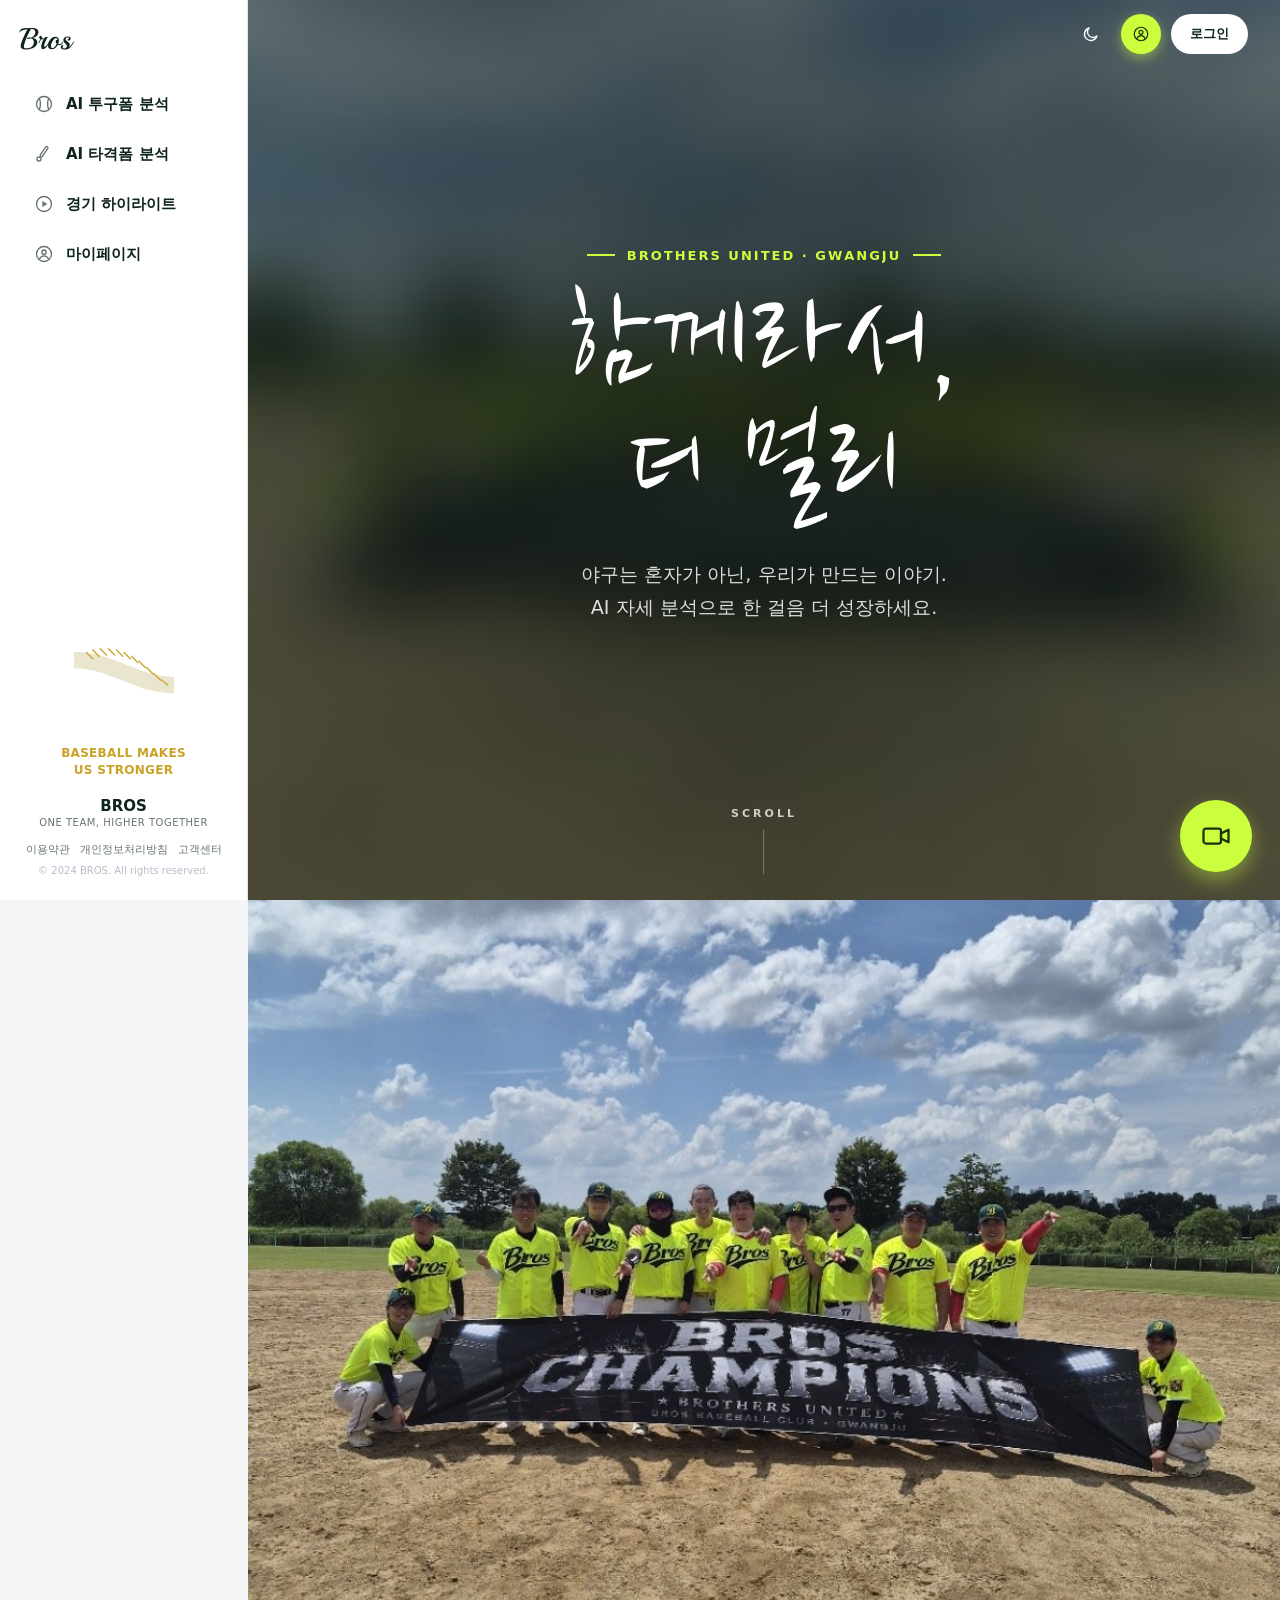
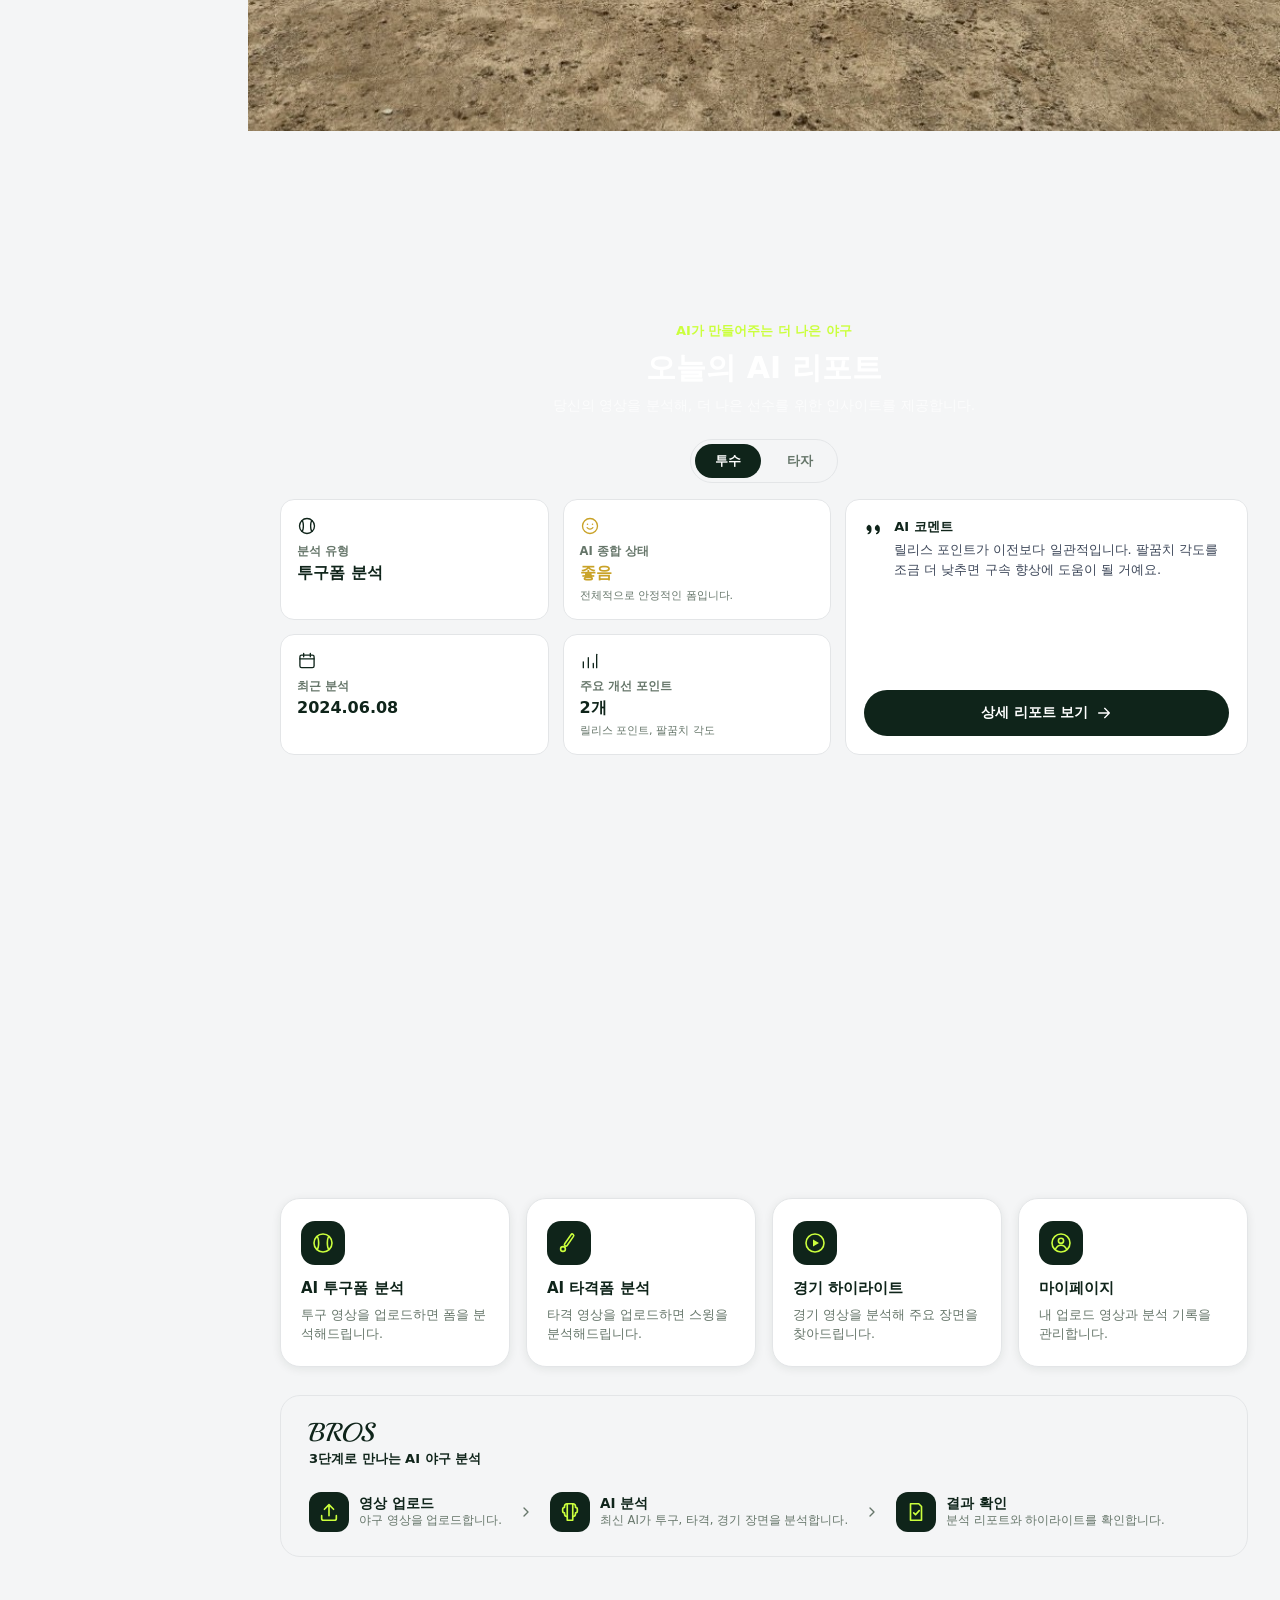
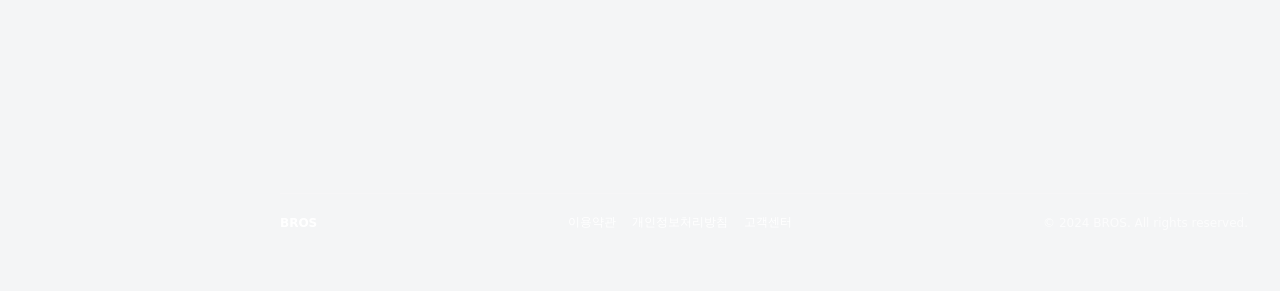
==== web/Frontend/index.html @ 3d0c719b "홈: 문구 가운데 정렬, 팀 사진 가로 꽉 채움, 마지막 두 장면 합침 - 첫 화면 문구를 가운데로 (영문 줄 양옆 선이 앞/뒤로 그어짐) - 팀 사진을 콘텐츠 여백 밖으로 빼서 " ====
<!doctype html>
<html lang="ko">
<head>
  <meta charset="UTF-8" />
  <meta name="viewport" content="width=device-width, initial-scale=1.0" />
  <title>BROS | AI 야구 분석</title>
  <script>
    // 다크모드 새로고침 시 깜빡임(FOUC) 방지: CSS/본문이 그려지기 전에 저장된 테마를 먼저 적용
    (function () {
      try {
        if (localStorage.getItem("bros-theme") === "dark") {
          document.documentElement.setAttribute("data-theme", "dark");
        }
      } catch (e) {}
    })();
  </script>
  <link rel="preconnect" href="https://fonts.googleapis.com" />
  <link rel="preconnect" href="https://fonts.gstatic.com" crossorigin />
  <link href="https://fonts.googleapis.com/css2?family=Playball&family=Black+Han+Sans&family=Gaegu:wght@700&family=Nanum+Brush+Script&display=swap" rel="stylesheet" />
  <link rel="stylesheet" href="./css/style.css" />
</head>
<body>
  <div class="app">
    <div class="overlay" id="overlay"></div>

    <aside class="sidebar" id="sidebar">
      <div class="sidebar__top">
        <button class="icon-btn sidebar__close" id="sidebarClose" aria-label="메뉴 닫기">
          <svg viewBox="0 0 24 24" fill="none" stroke="currentColor" stroke-width="1.8" stroke-linecap="round"><path d="M6 6l12 12M18 6L6 18"/></svg>
        </button>
        <div class="logo">
          <span class="logo__text">Bros</span>
        </div>
      </div>

      <nav class="sidebar__nav" id="sidebarNav"></nav>

      <div class="sidebar__footer">
        <div class="stitch" aria-hidden="true">
          <svg viewBox="0 0 160 160" fill="none">
            <path d="M0 40 C 60 40, 100 80, 160 80" stroke="#E7E3C9" stroke-width="26" stroke-linecap="round"/>
            <g stroke="#C9A227" stroke-width="2.5" stroke-linecap="round">
              <path d="M20 28 l10 10 M30 24 l10 10 M42 22 l10 10 M55 22 l10 10 M68 24 l10 10 M80 28 l10 10 M92 34 l10 10 M104 42 l10 10 M116 52 l10 10 M128 62 l10 10 M140 72 l10 8"/>
            </g>
          </svg>
        </div>
        <p class="sidebar__tagline">BASEBALL MAKES<br />US STRONGER</p>
        <div class="sidebar__brand">
          <span class="sidebar__brand-logo">BROS</span>
          <span class="sidebar__brand-sub">ONE TEAM, HIGHER TOGETHER</span>
        </div>
        <ul class="sidebar__links">
          <li>이용약관</li>
          <li>개인정보처리방침</li>
          <li>고객센터</li>
        </ul>
        <p class="sidebar__copy">© 2024 BROS. All rights reserved.</p>
      </div>
    </aside>

    <div class="main">
      <header class="topbar" id="topbar">
        <div class="topbar__left">
          <button class="icon-btn topbar__menu" id="menuToggle" aria-label="메뉴 열기">
            <svg viewBox="0 0 24 24" fill="none" stroke="currentColor" stroke-width="1.8" stroke-linecap="round"><path d="M4 6h16M4 12h16M4 18h16"/></svg>
          </button>
          <div class="logo logo--mobile">
            <span class="logo__text">Bros</span>
          </div>
        </div>
        <div class="topbar__title" id="topbarTitle">
          <span class="topbar__title-mark">B</span>
          <span class="topbar__title-text">오늘의 AI 리포트</span>
        </div>
        <div class="topbar__right">
          <button class="icon-btn icon-btn--ghost" id="themeToggle" type="button" aria-label="다크모드 전환"></button>
          <button class="login-btn" id="loginBtn" type="button">로그인</button>
        </div>
      </header>

      <!-- 첫 화면: 고정된 배경 위에 문구만. 문구는 모두 한 글자씩 써지는 애니메이션 (js/main.js initHeroWriting)
           스크롤하면 이 배경은 그대로 있고, 아래 장면(팀 사진 → 리포트 → 기능 → 3단계)이 하나씩 올라옴 -->
      <section class="home-hero" id="homeHero">
        <div class="home-hero__backdrop" aria-hidden="true"></div>
        <!-- 스크롤할수록 진해져서 위로 올라온 장면이 잘 보이게 함 -->
        <div class="home-hero__dim" aria-hidden="true"></div>
        <div class="home-hero__inner">
          <div class="home-hero__text">
            <!-- data-write-step: 한 글자 쓰는 간격(초). 큰 제목은 천천히, 작은 글씨는 빠르게 -->
            <p class="home-hero__eyebrow" data-write data-write-step="0.03">
              <span class="home-hero__eyebrow-line" aria-hidden="true"></span>
              BROTHERS UNITED · GWANGJU
              <span class="home-hero__eyebrow-line home-hero__eyebrow-line--end" aria-hidden="true"></span>
            </p>
            <h1 class="home-hero__title" data-write data-write-step="0.18">함께라서,<br />더 멀리</h1>
            <p class="home-hero__desc" data-write data-write-step="0.035">야구는 혼자가 아닌, 우리가 만드는 이야기.<br />AI 자세 분석으로 한 걸음 더 성장하세요.</p>
          </div>
        </div>
        <a href="#homeTeam" class="home-hero__scroll" aria-label="아래로 스크롤">
          <span>SCROLL</span>
          <span class="home-hero__scroll-line" aria-hidden="true"></span>
        </a>
      </section>

      <!-- 장면 1: 팀 전체 사진이 아래에서 올라와 가로로 화면을 꽉 채움 (콘텐츠 여백 밖, 좌우 끝까지) -->
      <section class="home-scene home-scene--team" id="homeTeam">
        <figure class="home-team-photo" data-reveal>
          <img src="./assets/images/hero-team.jpg" width="960" height="1280" loading="lazy" alt="BROS 야구단 선수들이 CHAMPIONS 현수막을 들고 찍은 단체 사진" />
        </figure>
      </section>

      <main class="content home-content">
        <!-- 장면 2: 오늘의 AI 리포트 -->
        <section class="home-scene">
          <section class="hero" id="homeReport" data-reveal>
            <div class="hero__text">
              <p class="hero__eyebrow">AI가 만들어주는 더 나은 야구</p>
              <h2 class="hero__title">오늘의 AI 리포트</h2>
              <p class="hero__desc">당신의 영상을 분석해, 더 나은 선수를 위한 인사이트를 제공합니다.</p>
            </div>
          </section>

          <!-- 투수/타자 탭 + 분석 유형 / AI 종합 상태 / 최근 분석 / 개선 포인트 + AI 코멘트 + 상세 리포트 보기 -->
          <div class="report-tabs" id="reportTabs" data-reveal style="--reveal-delay: 120ms">
            <button type="button" class="report-tab report-tab--active" data-type="pitching">투수</button>
            <button type="button" class="report-tab" data-type="batting">타자</button>
          </div>
          <section id="reportOverviewSlot" data-reveal style="--reveal-delay: 240ms"></section>
        </section>

        <!-- 장면 3: 기능 메뉴 4개(카드가 하나씩 순서대로 올라옴) + 3단계 안내를 한 화면에 -->
        <section class="home-scene home-scene--last">
          <section class="feature-grid" id="featureGrid"></section>

          <section class="how-bar" id="howBar" data-reveal style="--reveal-delay: 600ms">
            <div class="how-bar__brand">
              <span class="how-bar__logo">BROS</span>
              <p class="how-bar__title">3단계로 만나는 AI 야구 분석</p>
            </div>
          </section>
        </section>

        <footer class="page-footer">
          <span>BROS</span>
          <nav>
            <a href="#terms">이용약관</a>
            <a href="#privacy">개인정보처리방침</a>
            <a href="#support">고객센터</a>
          </nav>
          <span>© 2024 BROS. All rights reserved.</span>
        </footer>
      </main>
    </div>
  </div>

  <!-- 오른쪽 하단 플로팅 버튼: 클릭하면 "동영상 업로드" / "바로 촬영" 두 메뉴가 위로 펼쳐짐 -->
  <div class="fab-wrap" id="fabWrap">
    <button class="fab" id="fabToggle" type="button" aria-haspopup="true" aria-expanded="false" aria-label="영상 추가">
      <svg viewBox="0 0 24 24" fill="none" stroke="currentColor" stroke-width="1.8" stroke-linecap="round" stroke-linejoin="round"><rect x="2" y="6" width="14" height="12" rx="2"/><path d="M16 10l6-3v10l-6-3z"/></svg>
    </button>
    <div class="fab-menu" id="fabMenu">
      <button class="fab-menu__item" id="fabUpload" type="button">
        <span class="fab-menu__icon"><svg viewBox="0 0 24 24" fill="none" stroke="currentColor" stroke-width="1.8" stroke-linecap="round" stroke-linejoin="round"><path d="M12 16V4M7 9l5-5 5 5"/><path d="M4 16v3a2 2 0 0 0 2 2h12a2 2 0 0 0 2-2v-3"/></svg></span>
        <span>동영상 업로드</span>
      </button>
      <button class="fab-menu__item" id="fabRecord" type="button">
        <span class="fab-menu__icon"><svg viewBox="0 0 24 24" fill="none" stroke="currentColor" stroke-width="1.8" stroke-linecap="round" stroke-linejoin="round"><rect x="3" y="6" width="13" height="12" rx="2"/><path d="M16 10l5-3v10l-5-3z"/></svg></span>
        <span>바로 촬영</span>
      </button>
    </div>
  </div>

  <!-- 분석 종류 선택 모달 (업로드/촬영 공용) -->
  <div class="modal-overlay" id="typeModalOverlay" hidden>
    <div class="modal" role="dialog" aria-modal="true" aria-labelledby="typeModalTitle">
      <div class="modal__head">
        <h3 class="modal__title" id="typeModalTitle">분석 종류를 선택하세요</h3>
        <button class="modal__close" id="typeModalClose" type="button" aria-label="닫기">
          <svg viewBox="0 0 24 24" fill="none" stroke="currentColor" stroke-width="1.8" stroke-linecap="round"><path d="M6 6l12 12M18 6L6 18"/></svg>
        </button>
      </div>
      <div class="modal__options" id="typeModalOptions"></div>
    </div>
  </div>

  <!-- 갤러리에서 영상을 선택하기 위한 숨김 파일 입력 -->
  <input type="file" id="videoFileInput" accept="video/mp4,video/quicktime,video/webm,video/*" hidden />

  <!-- 카메라 촬영 모달 -->
  <div class="modal-overlay" id="cameraModalOverlay" hidden>
    <div class="modal modal--camera" role="dialog" aria-modal="true" aria-labelledby="cameraModalTitle">
      <div class="modal__head">
        <h3 class="modal__title" id="cameraModalTitle">영상 촬영</h3>
        <button class="modal__close" id="cameraModalClose" type="button" aria-label="닫기">
          <svg viewBox="0 0 24 24" fill="none" stroke="currentColor" stroke-width="1.8" stroke-linecap="round"><path d="M6 6l12 12M18 6L6 18"/></svg>
        </button>
      </div>
      <div class="camera">
        <video class="camera__preview" id="cameraPreview" autoplay playsinline muted></video>
        <video class="camera__preview" id="cameraPlayback" playsinline hidden controls></video>
        <p class="camera__status" id="cameraStatus"></p>
        <div class="camera__controls" id="cameraControlsIdle">
          <button class="btn btn--ghost" id="cameraCancelBtn" type="button">촬영 취소</button>
          <button class="btn btn--primary" id="cameraStartBtn" type="button">촬영 시작</button>
        </div>
        <div class="camera__controls" id="cameraControlsRecording" hidden>
          <button class="btn btn--primary" id="cameraStopBtn" type="button">촬영 중지</button>
        </div>
        <div class="camera__controls" id="cameraControlsPreview" hidden>
          <button class="btn btn--ghost" id="cameraRetakeBtn" type="button">다시 촬영</button>
          <button class="btn btn--primary" id="cameraUseBtn" type="button">이 영상 사용</button>
        </div>
      </div>
    </div>
  </div>

  <!-- 업로드/촬영 검증 실패 등 짧은 안내 메시지 -->
  <div class="toast" id="toast" role="status" aria-live="polite"></div>

  <script src="./js/types.js"></script>
  <script src="./js/data.js"></script>
  <script src="./js/render.js"></script>
  <script src="./js/api.js"></script>
  <script src="./js/analysis.js"></script>
  <script src="./js/capture.js"></script>
  <script src="./js/shell.js"></script>
  <script src="./js/main.js"></script>
</body>
</html>
---- web/Frontend/css/style.css ----
/* ===== BROS - 기본 토큰 =====
   팀 컬러: 형광 노랑/연두(neon) + 짙은 녹색/검정(navy) + 골드(gold, 포인트로만 소량 사용).
   컴포넌트들은 모두 이 변수를 통해서만 색을 쓰므로, 값만 바꾸면 전체 화면에 반영됩니다.
   다크모드는 아래 :root[data-theme="dark"] 블록에서 같은 변수를 재정의해서 처리합니다. */
:root {
  --navy: #0f241a;
  --navy-light: #1b3a28;
  /* 라이트모드에서는 노란/올리브 톤이 아니라 짙은 녹색으로 통일 (FAB/로그인 버튼의 네온 포인트만 남기기 위함).
     다크모드는 아래 [data-theme="dark"] 블록에서 형광 연두를 그대로 유지합니다. */
  --red: var(--navy);
  --red-soft: #eef7d2;
  --blue-soft: #eefac2;
  --green-soft: #e3f5e8;
  --green: #1e7a46;
  --neon: #cbff3d;
  --neon-ink: #17330d;
  --gold: #c9a227;
  --gold-soft: #fbf1d6;
  /* 은은하게 연두빛이 돌던 배경/테두리를 중립 회색 톤으로 변경 */
  --bg: #f4f5f6;
  --border: #e3e5e7;
  --muted: #66766a;
  --white: #ffffff;
  --radius-lg: 20px;
  --radius-md: 14px;
  --shadow-card: 0 2px 10px rgba(15, 36, 26, 0.08);
  /* rgb 트리플릿 버전: js/main.js 의 스크롤 상단바 효과가 rgba(var(--bg-rgb), alpha) 형태로
     매 프레임 투명도를 직접 계산하는데, 테마가 바뀌어도 같이 반응하도록 여기서도 따로 관리합니다. */
  --bg-rgb: 244, 245, 246;
  --border-rgb: 227, 229, 231;
  --shadow-rgb: 15, 36, 26;
  /* 로그인 버튼처럼 "항상 눈에 띄는 CTA" 용 채움색. --navy 는 다크모드에서 밝은 텍스트색으로
     뒤집히므로 CTA 배경에는 쓸 수 없어서 별도로 관리 */
  --cta-bg: #0f241a;
  --cta-ink: #ffffff;
  /* 로고 전용 색: 라이트모드는 짙은 색, 다크모드는 형광 연두로 (본문 텍스트와는 반대로 움직임) */
  --logo: #0f241a;
}

/* 다크모드: --white 를 "카드/서페이스" 색으로, --navy 를 "본문 텍스트" 색으로 재정의하면
   대부분의 컴포넌트가 이미 var(--white)/var(--navy)/var(--border) 등을 쓰고 있어서
   추가 규칙 없이도 전체가 자동으로 다크 톤을 따라갑니다. */
:root[data-theme="dark"] {
  --navy: #eaf3e7;
  --navy-light: #c7dcc2;
  --red: #d6ff4d;
  --red-soft: #1d2a0e;
  --blue-soft: #1b2a10;
  --green-soft: #123321;
  --green: #6fe38c;
  --neon: #d6ff4d;
  --neon-ink: #10200a;
  --gold: #e8c34a;
  --gold-soft: #2e2510;
  --bg: #0a100b;
  --border: #24352a;
  --muted: #93a896;
  --white: #12201a;
  --shadow-card: 0 4px 18px rgba(0, 0, 0, 0.55);
  --bg-rgb: 10, 16, 11;
  --border-rgb: 36, 53, 42;
  --shadow-rgb: 0, 0, 0;
  --cta-bg: #d6ff4d;
  --cta-ink: #10200a;
  --logo: #d6ff4d;
}

* {
  box-sizing: border-box;
}

html,
body {
  margin: 0;
  padding: 0;
}

body {
  font-family: "Pretendard", -apple-system, BlinkMacSystemFont, "Malgun Gothic", system-ui, sans-serif;
  background: var(--bg);
  color: var(--navy);
  -webkit-font-smoothing: antialiased;
  transition: background-color 0.25s ease, color 0.25s ease;
}

a {
  color: inherit;
  text-decoration: none;
}

button {
  font: inherit;
  color: inherit;
  cursor: pointer;
}

ul {
  list-style: none;
  margin: 0;
  padding: 0;
}

svg {
  width: 100%;
  height: 100%;
  display: block;
}

.icon-btn {
  width: 40px;
  height: 40px;
  border-radius: 999px;
  border: 1px solid var(--border);
  background: var(--white);
  display: inline-flex;
  align-items: center;
  justify-content: center;
  color: var(--navy);
}

.icon-btn svg {
  width: 18px;
  height: 18px;
}

/* 원형 배경/테두리 없이 아이콘만 보이는 버전 (상단 다크모드 토글 등) */
.icon-btn--ghost {
  background: none;
  border: none;
  box-shadow: none;
}

/* 상단바 마이페이지 아이콘: 오른쪽 아래 플로팅 버튼(.fab)과 같은 형광 연두 */
.icon-btn--neon {
  background: var(--neon);
  color: var(--neon-ink);
  border: none;
  box-shadow: 0 4px 12px rgba(203, 255, 61, 0.45);
}

/* 지금 마이페이지에 있으면 진한 테두리로 표시 */
.icon-btn--neon.icon-btn--active {
  box-shadow: 0 0 0 2px var(--neon-ink) inset, 0 4px 12px rgba(203, 255, 61, 0.45);
}

.login-btn {
  white-space: nowrap;
}

/* 폰 화면: 상단바에 메뉴/로고/다크모드/마이페이지/로그인이 다 들어가면 제목이 한 글자씩 꺾여서,
   본문에 같은 제목(page-header)이 크게 있는 만큼 상단바 제목은 숨기고 간격을 줄임 */
/* (아래쪽에 정의된 .topbar__title / .topbar__right / .login-btn 기본값보다 우선하도록 .topbar 를 앞에 붙임) */
@media (max-width: 520px) {
  .topbar .topbar__title {
    display: none;
  }

  .topbar .topbar__right {
    gap: 6px;
    align-items: center;
  }

  .topbar .login-btn {
    padding: 0 14px;
  }
}

/* ===== 레이아웃 ===== */
.app {
  display: flex;
  min-height: 100vh;
}

.overlay {
  position: fixed;
  inset: 0;
  background: rgba(15, 20, 35, 0.5);
  opacity: 0;
  pointer-events: none;
  transition: opacity 0.2s ease;
  z-index: 40;
}

.overlay--visible {
  opacity: 1;
  pointer-events: auto;
}

.main {
  flex: 1;
  min-width: 0;
  display: flex;
  flex-direction: column;
}

/* ===== 사이드바 ===== */
.sidebar {
  width: 248px;
  flex-shrink: 0;
  background: var(--white);
  border-right: 1px solid var(--border);
  display: flex;
  flex-direction: column;
  padding: 24px 20px;
  position: sticky;
  top: 0;
  height: 100vh;
  overflow-y: auto;
}

.sidebar__top {
  display: flex;
  align-items: center;
  justify-content: space-between;
  margin-bottom: 28px;
}

.sidebar__close {
  display: none;
}

.logo {
  display: flex;
  align-items: center;
  gap: 8px;
}

/* 유니폼에 쓰인 것과 같은 야구 저지 스크립트체. --logo 는 --navy 와 반대로 움직여서 다크모드에서 형광 연두가 됨 */
.logo__text {
  font-family: "Playball", cursive;
  font-weight: 400;
  font-size: 30px;
  line-height: 1;
  color: var(--logo);
}

.logo--mobile {
  display: none;
}

.sidebar__nav {
  display: flex;
  flex-direction: column;
  gap: 6px;
}

.nav-item {
  display: flex;
  align-items: center;
  gap: 12px;
  padding: 12px 14px;
  border-radius: 12px;
  font-weight: 600;
  font-size: 15px;
  color: var(--navy);
}

.nav-item__icon {
  width: 20px;
  height: 20px;
  flex-shrink: 0;
  color: var(--muted);
}

.nav-item:hover {
  background: var(--bg);
}

.nav-item--active {
  background: var(--blue-soft);
  color: var(--navy);
}

.nav-item--active .nav-item__icon {
  color: var(--navy);
}

.sidebar__footer {
  margin-top: auto;
  padding-top: 28px;
  text-align: center;
}

.stitch {
  width: 100px;
  margin: 0 auto 10px;
  opacity: 0.9;
}

.sidebar__tagline {
  font-size: 12px;
  font-weight: 800;
  line-height: 1.4;
  color: var(--gold);
  letter-spacing: 0.3px;
  margin: 0 0 18px;
}

.sidebar__brand {
  display: flex;
  flex-direction: column;
  gap: 2px;
  margin-bottom: 14px;
}

.sidebar__brand-logo {
  font-weight: 800;
  font-size: 15px;
  color: var(--navy);
}

.sidebar__brand-sub {
  font-size: 10px;
  color: var(--muted);
  letter-spacing: 0.5px;
}

.sidebar__links {
  display: flex;
  justify-content: center;
  gap: 10px;
  font-size: 11px;
  color: var(--muted);
  margin-bottom: 8px;
  flex-wrap: wrap;
}

.sidebar__copy {
  font-size: 10px;
  color: #b7bdc9;
  margin: 0;
}

/* ===== 상단바 (스크롤 시 떠오르는 GNB) =====
   배경/그림자/타이틀의 실제 값은 CSS가 아니라 js/main.js 의 updateTopbarOnScroll() 이
   스크롤 진행도(progress 0~1)를 매 프레임 계산해 inline style 로 직접 적용합니다.
   여기 있는 값들은 JS 실행 전 초기 상태(progress=0)일 뿐입니다. */
.topbar {
  position: sticky;
  top: 0;
  z-index: 35;
  display: flex;
  align-items: center;
  justify-content: space-between;
  gap: 10px;
  padding: 14px 32px;
  background-color: rgba(245, 247, 250, 0);
  border-bottom: 1px solid rgba(231, 234, 240, 0);
  box-shadow: 0 6px 18px rgba(20, 33, 61, 0);
}

.topbar__left {
  display: flex;
  align-items: center;
  gap: 10px;
}

.topbar__menu {
  display: none;
}

.topbar__title {
  display: flex;
  align-items: center;
  gap: 8px;
  font-weight: 800;
  font-size: 15px;
  color: var(--navy);
  opacity: 0;
  transform: translateY(-10px);
  pointer-events: none;
}

.topbar__title-mark {
  width: 24px;
  height: 24px;
  border-radius: 7px;
  background: var(--navy);
  color: var(--white);
  font-size: 12px;
  font-weight: 800;
  display: flex;
  align-items: center;
  justify-content: center;
  flex-shrink: 0;
}

.topbar__right {
  display: flex;
  gap: 10px;
}

/* 히어로 배너처럼 스크롤에 따라 나타날 큰 이미지가 없는 서브 페이지용:
   스크롤 반응 없이 처음부터 고정된 배경을 보여줌 */
.topbar--solid {
  background-color: var(--bg);
  border-bottom: 1px solid var(--border);
  box-shadow: 0 2px 8px rgba(15, 36, 26, 0.04);
}

.topbar--solid .topbar__title {
  opacity: 1;
  transform: none;
  pointer-events: auto;
}

/* ===== 콘텐츠 ===== */
.content {
  padding: 16px 32px 60px;
  max-width: 1180px;
  width: 100%;
  margin: 0 auto;
}

/* ===== 홈 (index.html) =====
   첫 화면(.home-hero)은 화면에 고정된 배경 + 문구만. 문구는 한 글자씩 써지고(js/main.js initHeroWriting),
   스크롤하면 배경은 그대로 둔 채 장면(.home-scene)이 하나씩 올라옴: 팀 사진 → AI 리포트 → 기능 메뉴 → 3단계 안내.
   배경은 팀 사진을 미리 흐리게 만든 작은 이미지라 크게 늘려도 깨짐이 보이지 않음. */
.home-hero {
  /* 화면에 고정: 스크롤해도 배경은 그대로 있고, 뒤따르는 .home-content 만 그 위로 올라옴 */
  position: sticky;
  top: 0;
  z-index: 0;
  isolation: isolate;
  display: flex;
  align-items: center;
  min-height: 100vh;
  min-height: 100svh;
  /* 상단바(sticky) 뒤까지 배경이 올라가도록 상단바 높이만큼 끌어올림 (--topbar-h 는 js/main.js 가 측정) */
  margin-top: calc(-1 * var(--topbar-h, 69px));
  overflow: hidden;
  color: #ffffff;
  background: #0b1a12;
}

.home-hero__backdrop {
  position: absolute;
  inset: -40px;
  z-index: -2;
  background: url("../assets/images/hero-team-bg.jpg") center / cover no-repeat;
}

/* 스크롤 진행도(--hero-cover: 0~1, js/main.js)에 따라 배경을 어둡게 */
.home-hero__dim {
  position: absolute;
  inset: 0;
  z-index: -1;
  background: #08140d;
  opacity: calc(var(--hero-cover, 0) * 0.55);
  pointer-events: none;
}

/* 가운데 문구가 잘 읽히도록 가운데를 조금 더 어둡게 */
.home-hero::after {
  content: "";
  position: absolute;
  inset: 0;
  z-index: -1;
  background: radial-gradient(ellipse at center, rgba(8, 20, 13, 0.82) 0%, rgba(8, 20, 13, 0.6) 60%, rgba(8, 20, 13, 0.5) 100%);
}

/* 문구는 화면 가운데 */
.home-hero__inner {
  width: 100%;
  max-width: 1180px;
  margin: 0 auto;
  padding: calc(var(--topbar-h, 69px) + 24px) 32px 120px;
  text-align: center;
}

.home-hero__eyebrow {
  display: flex;
  align-items: center;
  justify-content: center;
  gap: 12px;
  margin: 0;
  font-size: 13px;
  font-weight: 800;
  letter-spacing: 2px;
  color: #cbff3d;
}

.home-hero__eyebrow-line {
  flex-shrink: 0;
  width: 28px;
  height: 2px;
  background: currentColor;
}

.home-hero__title {
  margin: 18px 0 26px;
  /* 붓으로 쓴 느낌의 손글씨체 (글씨 쓰기 애니메이션과 어울리게) */
  font-family: "Nanum Brush Script", "Gaegu", cursive;
  font-weight: 400;
  font-size: clamp(76px, 10vw, 150px);
  line-height: 0.98;
  letter-spacing: 1px;
}

.home-hero__desc {
  margin: 0;
  font-size: clamp(16px, 1.5vw, 20px);
  line-height: 1.75;
  color: rgba(255, 255, 255, 0.85);
}

.home-hero__scroll {
  position: absolute;
  left: 50%;
  bottom: 26px;
  transform: translateX(-50%);
  display: flex;
  flex-direction: column;
  align-items: center;
  gap: 10px;
  font-size: 11px;
  font-weight: 700;
  letter-spacing: 3px;
  color: rgba(255, 255, 255, 0.75);
  text-decoration: none;
  opacity: calc(1 - var(--hero-cover, 0) * 3);
}

.home-hero__scroll-line {
  position: relative;
  width: 1px;
  height: 44px;
  overflow: hidden;
  background: rgba(255, 255, 255, 0.3);
}

.home-hero__scroll-line::after {
  content: "";
  position: absolute;
  left: 0;
  top: -50%;
  width: 100%;
  height: 50%;
  background: #cbff3d;
  animation: hero-scroll-line 1.8s ease-in-out infinite;
}

@keyframes hero-scroll-line {
  to {
    top: 100%;
  }
}

/* 스크롤하면 문구는 흐려지며 위로 빠짐 (배경은 계속 보임) */
.home-hero__text {
  opacity: calc(1 - var(--hero-cover, 0) * 1.4);
  transform: translateY(calc(var(--hero-cover, 0) * -48px));
}

/* ===== 글씨 쓰기 애니메이션 (js/main.js initHeroWriting) =====
   data-write 가 붙은 문구를 글자마다 나눠, 글자마다 "먹"이 왼쪽 위에서 오른쪽 아래로 번지듯 나타나게 함.
   문구끼리도 순서대로(영문 한 줄 → 제목 → 설명) 이어서 써지도록 JS 가 글자마다 --d(시작 시각)를 계산함.
   JS 가 준비됐을 때만(html.writing-ready) 숨기므로 JS 가 실패해도 글씨는 그대로 보입니다. */
.write-char {
  display: inline-block;
  white-space: pre;
}

.writing-ready .write-char {
  -webkit-mask-image: linear-gradient(120deg, #000 40%, transparent 60%);
  mask-image: linear-gradient(120deg, #000 40%, transparent 60%);
  -webkit-mask-size: 300% 300%;
  mask-size: 300% 300%;
  -webkit-mask-position: 100% 100%;
  mask-position: 100% 100%;
}

.writing-ready .is-writing .write-char {
  animation: hero-write var(--dur, 0.5s) var(--d, 0s) cubic-bezier(0.45, 0, 0.25, 1) forwards;
}

@keyframes hero-write {
  to {
    -webkit-mask-position: 0 0;
    mask-position: 0 0;
  }
}

/* 영문 줄 양옆의 짧은 선: 앞 선은 글자보다 먼저, 뒤 선은 글자를 다 쓴 뒤 그어짐 (시작 시각은 JS 가 지정) */
.writing-ready .home-hero__eyebrow-line {
  transform: scaleX(0);
  transform-origin: left center;
}

.writing-ready .is-writing .home-hero__eyebrow-line {
  animation: hero-line 0.4s cubic-bezier(0.45, 0, 0.25, 1) forwards;
}

@keyframes hero-line {
  to {
    transform: scaleX(1);
  }
}

/* 화면낭독기에는 글자로 쪼개기 전 원래 문장을 읽어줌 */
.sr-only {
  position: absolute;
  width: 1px;
  height: 1px;
  margin: -1px;
  padding: 0;
  overflow: hidden;
  clip: rect(0 0 0 0);
  white-space: nowrap;
  border: 0;
}

/* ===== 첫 화면 다음 장면들 ===== */
/* 고정된 배경 위로 올라오는 콘텐츠. 배경이 사진이라 제목/푸터 글씨는 밝은색으로 */
.home-content {
  position: relative;
  z-index: 1;
  padding-top: 0;
}

/* 장면마다 한 화면 높이를 차지해서, 스크롤할 때마다 하나씩 올라오게 함 */
.home-scene {
  min-height: calc(100vh - var(--topbar-h, 69px));
  min-height: calc(100svh - var(--topbar-h, 69px));
  display: flex;
  flex-direction: column;
  justify-content: center;
  padding: 48px 0;
}

.home-scene > :last-child {
  margin-bottom: 0;
}

/* 첫 화면 문구와 균형을 맞춰 장면 제목과 투수/타자 탭도 가운데로
   (장면이 세로 flex 라서 탭이 가로로 늘어나지 않게 align-self 로 내용 폭만큼만) */
.home-scene .hero {
  justify-content: center;
  text-align: center;
}

.home-scene .report-tabs {
  align-self: center;
}

/* PC: 스크롤하면 장면 단위로 딱 맞춰 멈춤 (가까울 때만 맞추는 proximity 라 억지로 끌려가지 않음).
   폰은 장면이 화면보다 길어서 자유 스크롤 (html.home-snap 은 js/main.js 가 홈에서만 붙임) */
@media (min-width: 761px) and (min-aspect-ratio: 4 / 5) {
  html.home-snap {
    scroll-snap-type: y proximity;
  }

  html.home-snap .home-hero,
  html.home-snap .home-scene {
    scroll-snap-align: start;
    scroll-margin-top: var(--topbar-h, 69px);
  }

  html.home-snap .home-hero {
    scroll-margin-top: 0;
  }
}

/* 마지막 장면(기능 메뉴 + 3단계 안내): 두 덩어리 사이 간격 */
.home-scene--last {
  gap: 28px;
}

.home-scene--last .feature-grid {
  margin-bottom: 0;
}

/* 장면 1: 팀 사진. 콘텐츠 여백(.content) 밖에 있어서 좌우 끝까지, 높이는 상단바 아래 한 화면 */
.home-scene--team {
  position: relative;
  z-index: 1;
  display: block;
  min-height: 0;
  padding: 0;
}

.home-team-photo {
  margin: 0;
  width: 100%;
  height: calc(100vh - var(--topbar-h, 69px));
  height: calc(100svh - var(--topbar-h, 69px));
  overflow: hidden;
  background: #0b1a12;
}

.home-team-photo img {
  display: block;
  width: 100%;
  height: 100%;
  object-fit: cover;
  /* 가로로 넓게 자르면 위 하늘/아래 흙바닥이 잘리므로, 선수와 현수막이 가운데 오게 */
  object-position: center 52%;
}

/* 팀 사진은 작은 카드처럼 올라오다가 화면을 꽉 채우며 커짐 */
.reveal-ready .home-team-photo[data-reveal] {
  transform: translateY(120px) scale(0.82);
  border-radius: 32px;
  transition: opacity 0.9s ease, transform 1.3s cubic-bezier(0.2, 0.7, 0.2, 1), border-radius 1.3s ease;
}

.reveal-ready .home-team-photo[data-reveal].is-visible {
  border-radius: 0;
}

.home-content .hero__eyebrow {
  color: #cbff3d;
}

.home-content .hero__title {
  color: #ffffff;
}

.home-content .hero__desc,
.home-content .page-footer {
  color: rgba(255, 255, 255, 0.72);
}

.home-content .page-footer {
  border-top-color: rgba(255, 255, 255, 0.18);
}

.home-content .page-footer span:first-child,
.home-content .page-footer a {
  color: #ffffff;
}

/* 홈 상단바: 뒤가 항상 사진이라 흰 글씨 (js/shell.js 가 topbar--on-hero 를 붙임) */
.topbar--on-hero .logo__text,
.topbar--on-hero .icon-btn--ghost {
  color: #ffffff;
}

.topbar--on-hero .topbar__title {
  color: #ffffff;
}

.topbar--on-hero .topbar__title-mark {
  background: #cbff3d;
  color: #17330d;
}

.topbar--on-hero .topbar__menu {
  background: rgba(255, 255, 255, 0.12);
  border-color: rgba(255, 255, 255, 0.3);
  color: #ffffff;
}

.topbar--on-hero .login-btn {
  background: #ffffff;
  color: #0f241a;
}

.topbar--on-hero .login-btn--active {
  background: transparent;
  color: #ffffff;
  border-color: rgba(255, 255, 255, 0.45);
}

/* ===== 스크롤하면 떠오르는 효과 (js/main.js initScrollReveal) ===== */
.reveal-ready [data-reveal] {
  opacity: 0;
  transform: translateY(40px);
  transition: opacity 0.8s ease, transform 0.8s cubic-bezier(0.2, 0.7, 0.2, 1);
  transition-delay: var(--reveal-delay, 0ms);
}

.reveal-ready [data-reveal].is-visible {
  opacity: 1;
  transform: none;
}

@media (max-width: 760px) {
  .home-hero__inner {
    padding: calc(var(--topbar-h, 69px) + 24px) 20px 100px;
  }

  .home-hero::after {
    background: rgba(8, 20, 13, 0.62);
  }

  .home-hero__scroll {
    bottom: 20px;
  }

  .home-scene {
    padding: 32px 0;
  }

  /* 폰: 사진 비율(3:4) 그대로 화면 폭을 꽉 채움 (원본보다 작게 표시되어 선명함) */
  .home-team-photo {
    height: auto;
    aspect-ratio: 3 / 4;
  }
}

@media (prefers-reduced-motion: reduce) {
  .home-hero__scroll-line::after {
    animation: none;
  }
}

.hero {
  display: flex;
  align-items: flex-end;
  justify-content: space-between;
  gap: 20px;
  flex-wrap: wrap;
  margin-bottom: 24px;
}

.hero__eyebrow {
  color: var(--red);
  font-weight: 700;
  font-size: 13px;
  margin: 0 0 8px;
}

.hero__title {
  font-size: 30px;
  font-weight: 800;
  margin: 0 0 8px;
  color: var(--navy);
}

.hero__desc {
  margin: 0;
  color: var(--muted);
  font-size: 14px;
}

/* ===== 오늘의 AI 리포트: 투수/타자 탭 + 4칸 정보 박스 + AI 코멘트 + 상세 리포트 보기 ===== */
.report-tabs {
  display: inline-flex;
  gap: 6px;
  background: var(--bg);
  border: 1px solid var(--border);
  border-radius: 999px;
  padding: 4px;
  margin-bottom: 16px;
}

.report-tab {
  border: none;
  background: none;
  color: var(--muted);
  font-size: 13px;
  font-weight: 700;
  padding: 8px 20px;
  border-radius: 999px;
}

.report-tab--active {
  background: var(--cta-bg);
  color: var(--cta-ink);
}
.report-overview-wrap {
  margin-bottom: 8px;
}

.report-overview {
  display: grid;
  grid-template-columns: 1fr 1fr 1.5fr;
  grid-template-rows: auto auto;
  gap: 14px;
  margin-bottom: 16px;
}

.info-box {
  background: var(--white);
  border: 1px solid var(--border);
  border-radius: var(--radius-md);
  padding: 16px;
  display: flex;
  flex-direction: column;
  gap: 4px;
}

.info-box--type {
  grid-column: 1;
  grid-row: 1;
}

.info-box--status {
  grid-column: 2;
  grid-row: 1;
}

.info-box--date {
  grid-column: 1;
  grid-row: 2;
}

.info-box--points {
  grid-column: 2;
  grid-row: 2;
}

.info-box__icon {
  width: 20px;
  height: 20px;
  color: var(--navy);
  margin-bottom: 4px;
}

.info-box__icon--mood {
  color: var(--gold);
}

.info-box__label {
  font-size: 11.5px;
  color: var(--muted);
  font-weight: 600;
}

.info-box__value {
  font-size: 16px;
  font-weight: 800;
  color: var(--navy);
}

.info-box__value--gold {
  color: var(--gold);
}

.info-box__sub {
  font-size: 11px;
  color: var(--muted);
}

.comment-box {
  grid-column: 3;
  grid-row: 1 / span 2;
  background: var(--white);
  border: 1px solid var(--border);
  border-radius: var(--radius-md);
  padding: 18px;
  display: flex;
  flex-direction: column;
  justify-content: space-between;
  gap: 14px;
}

.comment-box__body {
  display: flex;
  gap: 10px;
}

.comment-box__quote {
  width: 20px;
  height: 20px;
  color: var(--red);
  flex-shrink: 0;
}

.comment-box__title {
  font-size: 13px;
  font-weight: 800;
  color: var(--navy);
  margin: 0 0 4px;
}

.comment-box__text {
  font-size: 13px;
  color: #3d4759;
  line-height: 1.55;
  margin: 0;
}

.report-cta {
  display: inline-flex;
  align-items: center;
  justify-content: center;
  gap: 8px;
  width: 100%;
  height: 46px;
  border-radius: 999px;
  border: none;
  background: var(--cta-bg);
  color: var(--cta-ink);
  font-size: 14px;
  font-weight: 700;
}

.report-cta svg {
  width: 16px;
  height: 16px;
}

/* ===== 4대 기능 메뉴 ===== */
.feature-grid {
  display: grid;
  grid-template-columns: repeat(4, 1fr);
  gap: 16px;
  margin-bottom: 40px;
}

.feature-card {
  position: relative;
  background: var(--white);
  border: 1px solid var(--border);
  border-radius: var(--radius-lg);
  box-shadow: var(--shadow-card);
  padding: 22px 20px;
  display: flex;
  flex-direction: column;
  gap: 8px;
  transition: border-color 0.15s ease, transform 0.15s ease;
}

.feature-card:hover {
  border-color: var(--neon);
  transform: translateY(-2px);
}

/* 카드마다 아이콘을 색이 채워진 배지 안에 넣어서 톤이 확실히 드러나도록 함 */
.feature-card__icon-badge {
  width: 44px;
  height: 44px;
  border-radius: 14px;
  display: flex;
  align-items: center;
  justify-content: center;
  margin-bottom: 6px;
}

.feature-card__icon {
  width: 24px;
  height: 24px;
}

.feature-card--neon .feature-card__icon-badge {
  background: var(--neon);
  color: var(--neon-ink);
}

.feature-card--gold .feature-card__icon-badge {
  background: var(--gold);
  color: var(--navy);
}

.feature-card--navy .feature-card__icon-badge {
  background: var(--navy);
  color: var(--neon);
}

/* 다크모드에서는 var(--navy)가 거의 흰색이 되어 배지가 "회색"처럼 밋밋해 보이므로,
   FAB 버튼과 같은 배색(형광 배경 + 검정 아이콘)으로 통일 */
:root[data-theme="dark"] .feature-card--navy .feature-card__icon-badge {
  background: var(--neon);
  color: var(--neon-ink);
}

.feature-card__title {
  font-size: 15px;
  font-weight: 800;
  color: var(--navy);
}

.feature-card__desc {
  font-size: 12.5px;
  color: var(--muted);
  line-height: 1.5;
}

.feature-card__chevron {
  display: none;
  position: absolute;
  right: 18px;
  top: 50%;
  transform: translateY(-50%);
  width: 18px;
  height: 18px;
  color: var(--muted);
}

/* ===== 3단계 안내 바 (하단, 로고 + 압축된 가로 스텝) =====
   모든 색이 var(--bg)/var(--navy)/var(--neon) 등 기존 토큰이라 다크모드에서도 자동으로 반응합니다. */
.how-bar {
  background: var(--bg);
  border: 1px solid var(--border);
  border-radius: var(--radius-lg);
  padding: 24px 28px;
  display: flex;
  align-items: center;
  justify-content: space-between;
  gap: 24px;
  flex-wrap: wrap;
  margin-bottom: 40px;
}

.how-bar__brand {
  display: flex;
  flex-direction: column;
  gap: 4px;
}

.how-bar__logo {
  font-family: "Playball", cursive;
  font-size: 26px;
  line-height: 1;
  color: var(--logo);
}

.how-bar__title {
  font-size: 13px;
  font-weight: 700;
  color: var(--navy);
  margin: 0;
}

.how-bar__steps {
  display: flex;
  align-items: center;
  gap: 16px;
  flex-wrap: wrap;
}

.how-bar__step {
  display: flex;
  align-items: center;
  gap: 10px;
}

.how-bar__step-icon {
  width: 40px;
  height: 40px;
  padding: 9px;
  box-sizing: border-box;
  border-radius: 12px;
  background: var(--navy);
  color: var(--neon);
  flex-shrink: 0;
}

/* 4대 기능 카드 배지와 동일한 이유로 다크모드에서만 FAB와 같은 배색으로 지정 */
:root[data-theme="dark"] .how-bar__step-icon {
  background: var(--neon);
  color: var(--neon-ink);
}

.how-bar__step-title {
  font-size: 13.5px;
  font-weight: 800;
  color: var(--navy);
  margin: 0;
  white-space: nowrap;
}

.how-bar__step-desc {
  font-size: 11.5px;
  color: var(--muted);
  margin: 0;
  white-space: nowrap;
}

.how-bar__arrow {
  width: 16px;
  height: 16px;
  color: var(--muted);
  flex-shrink: 0;
}

/* ===== 페이지 푸터 ===== */
.page-footer {
  display: flex;
  align-items: center;
  justify-content: space-between;
  flex-wrap: wrap;
  gap: 10px;
  padding-top: 20px;
  border-top: 1px solid var(--border);
  font-size: 12px;
  color: var(--muted);
}

.page-footer span:first-child {
  font-weight: 800;
  color: var(--navy);
}

.page-footer nav {
  display: flex;
  gap: 16px;
}

/* ===== FAB (클릭하면 위로 메뉴 2개가 펼쳐지는 플로팅 버튼) ===== */
.fab-wrap {
  position: fixed;
  right: 28px;
  bottom: 28px;
  z-index: 30;
  display: flex;
  flex-direction: column-reverse;
  align-items: flex-end;
  gap: 12px;
}

.fab {
  width: 72px;
  height: 72px;
  border-radius: 999px;
  background: var(--neon);
  color: var(--neon-ink);
  border: none;
  box-shadow: 0 8px 20px rgba(203, 255, 61, 0.45);
  display: flex;
  align-items: center;
  justify-content: center;
  flex-shrink: 0;
}

.fab svg {
  width: 30px;
  height: 30px;
  transition: transform 0.2s ease;
}

.fab-wrap--open .fab svg {
  transform: rotate(45deg);
}

.fab-menu {
  display: flex;
  flex-direction: column;
  align-items: flex-end;
  gap: 10px;
}

.fab-menu__item {
  display: inline-flex;
  align-items: center;
  gap: 8px;
  /* 두 메뉴("동영상 업로드" / "바로 촬영") 글자 수가 달라도 폭이 항상 같도록 고정 */
  width: 176px;
  background: var(--white);
  color: var(--navy);
  border: 1px solid var(--border);
  border-radius: 999px;
  padding: 10px 18px 10px 14px;
  font-size: 13px;
  font-weight: 700;
  box-shadow: var(--shadow-card);
  opacity: 0;
  transform: translateY(10px);
  pointer-events: none;
  transition: opacity 0.18s ease, transform 0.18s ease;
}

.fab-menu__icon {
  width: 18px;
  height: 18px;
  color: var(--red);
  flex-shrink: 0;
}

.fab-wrap--open .fab-menu__item {
  opacity: 1;
  transform: translateY(0);
  pointer-events: auto;
}

.fab-wrap--open .fab-menu__item:nth-child(2) {
  transition-delay: 0.05s;
}

/* ===== 로그인 버튼 (항상 채워진 CTA 필: 라이트=짙은 녹색, 다크=형광 연두) ===== */
.login-btn {
  height: 40px;
  padding: 0 18px;
  border-radius: 999px;
  border: 1px solid transparent;
  background: var(--cta-bg);
  color: var(--cta-ink);
  font-weight: 700;
  font-size: 13px;
  display: inline-flex;
  align-items: center;
}

/* 로그인된 상태(로그아웃 버튼)는 덜 강조되도록 아웃라인으로 반전 */
.login-btn--active {
  background: transparent;
  color: var(--navy);
  border-color: var(--border);
}

/* ===== 모달 공통 (분석 종류 선택 / 촬영) ===== */
.modal-overlay {
  position: fixed;
  inset: 0;
  z-index: 60;
  background: rgba(10, 16, 11, 0.55);
  display: flex;
  align-items: center;
  justify-content: center;
  padding: 20px;
  opacity: 0;
  transition: opacity 0.18s ease;
}

.modal-overlay[hidden] {
  display: none;
}

.modal-overlay--visible {
  opacity: 1;
}

.modal {
  width: 100%;
  max-width: 360px;
  background: var(--white);
  border-radius: var(--radius-lg);
  border: 1px solid var(--border);
  box-shadow: 0 20px 50px rgba(10, 16, 11, 0.3);
  padding: 20px;
  transform: translateY(14px) scale(0.97);
  transition: transform 0.18s ease;
}

.modal-overlay--visible .modal {
  transform: translateY(0) scale(1);
}

.modal--camera {
  max-width: 420px;
}

.modal__head {
  display: flex;
  align-items: center;
  justify-content: space-between;
  margin-bottom: 14px;
}

.modal__title {
  font-size: 16px;
  font-weight: 800;
  color: var(--navy);
  margin: 0;
}

.modal__close {
  width: 30px;
  height: 30px;
  border-radius: 999px;
  border: none;
  background: var(--bg);
  color: var(--navy);
  display: flex;
  align-items: center;
  justify-content: center;
  flex-shrink: 0;
}

.modal__close svg {
  width: 14px;
  height: 14px;
}

.modal__options {
  display: flex;
  flex-direction: column;
  gap: 8px;
}

.modal-option {
  display: flex;
  align-items: center;
  gap: 12px;
  padding: 14px 16px;
  border-radius: 14px;
  border: 1px solid var(--border);
  background: var(--bg);
  color: var(--navy);
  font-size: 14px;
  font-weight: 700;
  text-align: left;
}

.modal-option:hover {
  border-color: var(--red);
}

.modal-option__icon {
  width: 22px;
  height: 22px;
  color: var(--red);
  flex-shrink: 0;
}

/* ===== 카메라 촬영 ===== */
.camera {
  display: flex;
  flex-direction: column;
  gap: 12px;
}

.camera__preview {
  width: 100%;
  aspect-ratio: 3 / 4;
  max-height: 60vh;
  border-radius: var(--radius-md);
  background: #000;
  object-fit: cover;
}

.camera__status {
  min-height: 18px;
  margin: 0;
  font-size: 12.5px;
  color: var(--red);
  text-align: center;
}

.camera__controls {
  display: flex;
  gap: 10px;
}

.btn {
  flex: 1;
  height: 44px;
  border-radius: 999px;
  border: none;
  font-size: 14px;
  font-weight: 700;
}

.btn--primary {
  background: var(--navy);
  color: var(--white);
}

.btn--ghost {
  background: var(--bg);
  color: var(--navy);
  border: 1px solid var(--border);
}

/* ===== 토스트 안내 메시지 ===== */
.toast {
  position: fixed;
  left: 50%;
  bottom: 100px;
  transform: translate(-50%, 12px);
  background: var(--navy);
  color: var(--white);
  padding: 12px 18px;
  border-radius: 999px;
  font-size: 13px;
  font-weight: 600;
  box-shadow: 0 10px 24px rgba(0, 0, 0, 0.25);
  opacity: 0;
  pointer-events: none;
  transition: opacity 0.2s ease, transform 0.2s ease;
  z-index: 70;
  max-width: calc(100vw - 40px);
  text-align: center;
}

.toast--visible {
  opacity: 1;
  transform: translate(-50%, 0);
}

/* ===== 서브 페이지 공통 (분석/하이라이트/마이페이지) ===== */
.page-header {
  margin-bottom: 24px;
}

.page-header__eyebrow {
  color: var(--red);
  font-weight: 700;
  font-size: 13px;
  margin: 0 0 8px;
}

.page-header__title {
  font-size: 26px;
  font-weight: 800;
  color: var(--navy);
  margin: 0 0 8px;
}

.page-header__desc {
  color: var(--muted);
  font-size: 14px;
  margin: 0;
}

.page-card {
  background: var(--white);
  border: 1px solid var(--border);
  border-radius: var(--radius-lg);
  box-shadow: var(--shadow-card);
  padding: 24px;
  margin-bottom: 20px;
}

.page-card__title {
  display: flex;
  align-items: center;
  gap: 10px;
  font-size: 16px;
  font-weight: 800;
  color: var(--navy);
  margin: 0 0 14px;
}

.page-card__title svg {
  width: 20px;
  height: 20px;
  flex-shrink: 0;
}

/* 지금 보고 있는 페이지에 맞는 분석 종류로 바로 업로드/촬영을 시작하는 CTA */
.quick-action {
  display: flex;
  align-items: center;
  justify-content: space-between;
  gap: 16px;
  flex-wrap: wrap;
}

.quick-action__text {
  flex: 1;
  min-width: 200px;
}

.quick-action__title {
  font-size: 15px;
  font-weight: 800;
  color: var(--navy);
  margin: 0 0 4px;
}

.quick-action__desc {
  font-size: 13px;
  color: var(--muted);
  margin: 0;
}

.quick-action__buttons {
  display: flex;
  gap: 10px;
  flex-wrap: wrap;
}

.quick-action__btn {
  display: inline-flex;
  align-items: center;
  gap: 8px;
  height: 44px;
  padding: 0 18px;
  border-radius: 999px;
  font-size: 13.5px;
  font-weight: 700;
  border: 1px solid transparent;
}

.quick-action__btn svg {
  width: 16px;
  height: 16px;
}

.quick-action__btn--primary {
  background: var(--cta-bg);
  color: var(--cta-ink);
}

.quick-action__btn--ghost {
  background: var(--bg);
  color: var(--navy);
  border-color: var(--border);
}

.empty-state {
  display: flex;
  flex-direction: column;
  align-items: center;
  text-align: center;
  gap: 10px;
  padding: 44px 20px;
}

.empty-state__icon {
  width: 42px;
  height: 42px;
  color: var(--muted);
  margin-bottom: 4px;
}

.empty-state__title {
  font-size: 14.5px;
  font-weight: 800;
  color: var(--navy);
  margin: 0;
}

.empty-state__desc {
  font-size: 12.5px;
  color: var(--muted);
  margin: 0;
  max-width: 320px;
  line-height: 1.6;
}

/* 업로드/촬영한 영상을 분석 결과와는 별개로 바로 재생해볼 수 있는 미리보기 카드 */
.video-preview__player {
  display: block;
  width: 100%;
  max-width: 480px;
  border-radius: var(--radius-md);
  background: #000;
}

/* "최근 분석 결과" 카드 안의 AI 분석 진행 상황 (js/analysis.js 가 그림) */
.analysis-status {
  display: flex;
  flex-direction: column;
  align-items: flex-start;
  gap: 8px;
  padding: 18px 20px;
  border: 1px solid var(--border);
  border-radius: var(--radius-md);
}

.analysis-status__badge {
  display: inline-flex;
  align-items: center;
  gap: 6px;
  padding: 4px 10px;
  border-radius: 999px;
  font-size: 12px;
  font-weight: 800;
  background: var(--bg);
  color: var(--muted);
}

.analysis-status__file {
  margin: 0;
  font-size: 14.5px;
  font-weight: 800;
  color: var(--navy);
  word-break: break-all;
}

.analysis-status__desc {
  margin: 0;
  font-size: 12.5px;
  line-height: 1.6;
  color: var(--muted);
}

/* 진행 중(업로드/대기/분석 중)에는 배지 앞에 깜빡이는 점 */
.analysis-status--uploading .analysis-status__badge::before,
.analysis-status--queued .analysis-status__badge::before,
.analysis-status--processing .analysis-status__badge::before {
  content: "";
  width: 6px;
  height: 6px;
  border-radius: 50%;
  background: currentColor;
  animation: analysis-pulse 1.2s ease-in-out infinite;
}

.analysis-status--processing .analysis-status__badge {
  background: var(--blue-soft);
  color: var(--navy);
}

.analysis-status--done .analysis-status__badge {
  background: var(--green-soft);
  color: var(--green);
}

.analysis-status--failed .analysis-status__badge,
.analysis-status--offline .analysis-status__badge {
  background: var(--gold-soft);
  color: var(--gold);
}

@keyframes analysis-pulse {
  50% {
    opacity: 0.25;
  }
}

@media (prefers-reduced-motion: reduce) {
  .analysis-status__badge::before {
    animation: none;
  }
}

/* ===== 경기 하이라이트: 전체 / 포지션별 탭 콘텐츠 =====
   탭 자체는 홈 화면의 .report-tabs/.report-tab 을 그대로 재사용합니다. */
.game-meta {
  margin-bottom: 20px;
}

.game-meta__brand {
  display: flex;
  align-items: center;
  gap: 10px;
  margin-bottom: 14px;
}

.game-meta__eyebrow {
  font-size: 11px;
  font-weight: 800;
  letter-spacing: 1px;
  color: var(--red);
}

.game-meta__logo {
  font-family: "Playball", cursive;
  font-size: 20px;
  color: var(--logo);
}

.game-meta__row {
  display: flex;
  flex-wrap: wrap;
  gap: 20px;
}

.game-meta__item {
  display: flex;
  flex-direction: column;
  gap: 4px;
}

.game-meta__label {
  font-size: 11.5px;
  color: var(--muted);
  font-weight: 600;
}

.game-meta__value {
  font-size: 15px;
  font-weight: 800;
  color: var(--navy);
}

.game-meta__value--accent {
  color: var(--red);
}

.highlight-main {
  border-top: 1px solid var(--border);
  padding-top: 18px;
}

.highlight-main__frame {
  position: relative;
  aspect-ratio: 16 / 9;
  border-radius: var(--radius-md);
  background: radial-gradient(circle at 30% 20%, var(--navy-light) 0%, var(--navy) 70%);
  display: flex;
  align-items: center;
  justify-content: center;
  overflow: hidden;
}

.highlight-main__tag {
  position: absolute;
  top: 12px;
  left: 12px;
  font-size: 10.5px;
  font-weight: 700;
  letter-spacing: 0.5px;
  color: var(--neon);
  background: rgba(0, 0, 0, 0.35);
  padding: 4px 10px;
  border-radius: 999px;
}

.highlight-main__play {
  width: 56px;
  height: 56px;
  border-radius: 999px;
  border: none;
  background: rgba(255, 255, 255, 0.95);
  color: var(--navy);
  display: flex;
  align-items: center;
  justify-content: center;
  flex-shrink: 0;
}

.highlight-main__play svg {
  width: 22px;
  height: 22px;
  margin-left: 2px;
}

.highlight-main__meta {
  display: flex;
  align-items: baseline;
  justify-content: space-between;
  gap: 10px;
  margin-top: 12px;
}

.highlight-main__label {
  font-size: 14px;
  font-weight: 800;
  color: var(--navy);
  margin: 0;
}

.highlight-main__time {
  font-size: 12.5px;
  color: var(--muted);
}

/* 주요 장면 그룹 (타격 장면 / 수비 플레이 / 주요 플레이) */
.clip-group {
  margin-bottom: 22px;
}

.clip-group:last-child {
  margin-bottom: 0;
}

.clip-group__head {
  display: flex;
  align-items: center;
  gap: 8px;
  margin-bottom: 10px;
}

.clip-group__badge {
  font-size: 10.5px;
  font-weight: 800;
  letter-spacing: 0.5px;
  color: var(--neon-ink);
  background: var(--neon);
  padding: 3px 9px;
  border-radius: 999px;
  flex-shrink: 0;
}

.clip-group__title {
  font-size: 14px;
  font-weight: 800;
  color: var(--navy);
  margin: 0;
}

.clip-group__list {
  display: grid;
  grid-template-columns: repeat(auto-fill, minmax(160px, 1fr));
  gap: 12px;
}

.clip-card {
  display: flex;
  flex-direction: column;
  gap: 8px;
  border: 1px solid var(--border);
  background: var(--bg);
  border-radius: var(--radius-md);
  padding: 8px;
  text-align: left;
}

.clip-card__thumb {
  position: relative;
  aspect-ratio: 16 / 9;
  border-radius: 10px;
  background: radial-gradient(circle at 30% 20%, var(--navy-light) 0%, var(--navy) 70%);
  display: flex;
  align-items: center;
  justify-content: center;
  color: #ffffff;
}

.clip-card__thumb svg {
  width: 20px;
  height: 20px;
}

.clip-card__meta {
  display: flex;
  align-items: center;
  justify-content: space-between;
  gap: 6px;
}

.clip-card__action {
  font-size: 12.5px;
  font-weight: 700;
  color: var(--navy);
}

.clip-card__time {
  font-size: 11px;
  color: var(--muted);
  flex-shrink: 0;
}

/* 포지션별 하이라이트: 포지션 선택 */
.position-picker {
  display: flex;
  flex-wrap: wrap;
  gap: 8px;
  margin-bottom: 18px;
}

.position-pill {
  min-width: 52px;
  height: 40px;
  padding: 0 14px;
  border-radius: 999px;
  border: 1px solid var(--border);
  background: var(--white);
  color: var(--navy);
  font-size: 13px;
  font-weight: 800;
}

.position-pill--active {
  background: var(--cta-bg);
  color: var(--cta-ink);
  border-color: var(--cta-bg);
}

/* ===== 마이페이지 ===== */
.profile-card {
  display: flex;
  align-items: center;
  gap: 16px;
  flex-wrap: wrap;
}

.profile-card__avatar {
  width: 56px;
  height: 56px;
  border-radius: 999px;
  background: var(--navy);
  color: var(--neon);
  display: flex;
  align-items: center;
  justify-content: center;
  flex-shrink: 0;
}

.profile-card__avatar svg {
  width: 28px;
  height: 28px;
}

.profile-card__info {
  flex: 1;
  min-width: 160px;
}

.profile-card__name {
  font-size: 16px;
  font-weight: 800;
  color: var(--navy);
  margin: 0 0 4px;
}

.profile-card__meta {
  font-size: 12.5px;
  color: var(--muted);
  margin: 0;
}

.profile-card__logout {
  height: 40px;
  padding: 0 18px;
  border-radius: 999px;
  border: 1px solid var(--border);
  background: var(--bg);
  color: var(--navy);
  font-size: 13px;
  font-weight: 700;
}

/* 관리자에게만 보이는 "회원 승인 관리" 링크 (버튼 모양은 로그아웃과 동일) */
.profile-card__admin {
  display: inline-flex;
  align-items: center;
  text-decoration: none;
}

.profile-card__admin[hidden] {
  display: none;
}

/* 마이페이지 "내 정보" 카드 */
.info-list {
  margin: 0;
  display: flex;
  flex-direction: column;
}

.info-list__row {
  display: flex;
  justify-content: space-between;
  align-items: center;
  gap: 16px;
  min-height: 50px;
  padding: 8px 0;
  border-bottom: 1px solid var(--border);
  font-size: 13.5px;
}

.info-list__row:last-child {
  border-bottom: none;
}

.info-list dt {
  color: var(--muted);
  font-weight: 600;
  flex-shrink: 0;
}

.info-list dd {
  margin: 0;
  color: var(--navy);
  font-weight: 700;
  text-align: right;
  word-break: break-all;
}

.info-list__actions {
  display: flex;
  align-items: center;
  justify-content: flex-end;
  flex-wrap: wrap;
  gap: 8px;
}

/* 비밀번호는 보여주지 않고 자리만 표시 */
.info-list__secret {
  color: var(--muted);
  letter-spacing: 2px;
}

/* "사진 변경" / "비밀번호 변경" 같은 작은 버튼 (로그아웃 버튼과 같은 톤) */
.info-action {
  display: inline-flex;
  align-items: center;
  height: 32px;
  padding: 0 14px;
  border-radius: 999px;
  border: 1px solid var(--border);
  background: var(--bg);
  color: var(--navy);
  font-size: 12.5px;
  font-weight: 700;
  text-decoration: none;
  white-space: nowrap;
}

.info-action[hidden] {
  display: none;
}

/* 프로필 사진 버튼: 누르면 사진 선택, 오른쪽 아래 카메라 배지 */
.profile-card__avatar--button {
  position: relative;
  padding: 0;
  border: none;
  cursor: pointer;
}

.profile-card__avatar-img {
  width: 100%;
  height: 100%;
  border-radius: 999px;
  object-fit: cover;
}

.profile-card__avatar-img[hidden],
.profile-card__avatar-icon[hidden] {
  display: none;
}

.profile-card__avatar-badge {
  position: absolute;
  right: -2px;
  bottom: -2px;
  width: 22px;
  height: 22px;
  border-radius: 999px;
  background: var(--neon);
  color: var(--neon-ink);
  border: 2px solid var(--white);
  display: flex;
  align-items: center;
  justify-content: center;
}

.profile-card__avatar-badge svg {
  width: 12px;
  height: 12px;
}

.profile-card__avatar--button:focus-visible {
  outline: 2px solid var(--neon);
  outline-offset: 2px;
}

/* 비밀번호 변경 페이지 (password.html). 입력칸/버튼 모양은 로그인 페이지의 auth-* 를 그대로 사용 */
.password-form {
  display: flex;
  flex-direction: column;
  gap: 14px;
  max-width: 420px;
}

.password-form .auth-message {
  margin: 0;
  text-align: left;
}

/* 하위 페이지 제목 위의 "< 마이페이지로" 링크 */
.page-back {
  display: inline-flex;
  align-items: center;
  gap: 4px;
  margin-bottom: 6px;
  font-size: 13px;
  font-weight: 700;
  color: var(--muted);
  text-decoration: none;
}

.page-back svg {
  width: 16px;
  height: 16px;
}

/* ===== 마이페이지 기록 목록 / 관리자 회원 목록 (js/mypage.js, js/admin.js) ===== */
.record-list {
  display: flex;
  flex-direction: column;
  gap: 10px;
}

.record-list__message {
  margin: 0;
  padding: 32px 12px;
  text-align: center;
  font-size: 13px;
  color: var(--muted);
}

.record-item {
  display: flex;
  align-items: center;
  gap: 12px;
  padding: 14px 16px;
  border: 1px solid var(--border);
  border-radius: var(--radius-md);
  color: inherit;
  text-decoration: none;
  transition: border-color 0.15s ease;
}

a.record-item:hover {
  border-color: var(--navy);
}

.record-item__main {
  flex: 1;
  min-width: 0;
}

.record-item__name {
  margin: 0 0 4px;
  font-size: 14px;
  font-weight: 800;
  color: var(--navy);
  word-break: break-all;
}

.record-item__meta {
  margin: 0;
  font-size: 12px;
  color: var(--muted);
}

.record-item__side {
  display: flex;
  align-items: center;
  gap: 8px;
  flex-shrink: 0;
}

.record-item__badge {
  flex-shrink: 0;
  padding: 4px 10px;
  border-radius: 999px;
  font-size: 12px;
  font-weight: 800;
  background: var(--bg);
  color: var(--muted);
  white-space: nowrap;
}

.record-item__badge--processing {
  background: var(--blue-soft);
  color: var(--navy);
}

.record-item__badge--done,
.record-item__badge--approved {
  background: var(--green-soft);
  color: var(--green);
}

.record-item__badge--failed,
.record-item__badge--rejected {
  background: var(--gold-soft);
  color: var(--gold);
}

/* 관리자 화면: 상태별 필터 탭 */
.admin-filter {
  display: flex;
  flex-wrap: wrap;
  gap: 8px;
  margin-bottom: 16px;
}

.admin-filter__btn {
  height: 34px;
  padding: 0 14px;
  border-radius: 999px;
  border: 1px solid var(--border);
  background: var(--bg);
  color: var(--navy);
  font-size: 13px;
  font-weight: 700;
}

.admin-filter__btn--active {
  background: var(--cta-bg);
  border-color: var(--cta-bg);
  color: var(--cta-ink);
}

.admin-action {
  height: 32px;
  padding: 0 14px;
  border-radius: 999px;
  font-size: 12.5px;
  font-weight: 700;
  border: 1px solid var(--border);
  background: var(--bg);
  color: var(--navy);
}

.admin-action--approve {
  background: var(--cta-bg);
  border-color: var(--cta-bg);
  color: var(--cta-ink);
}

.admin-action:disabled {
  opacity: 0.5;
}

/* 좁은 화면에서는 버튼을 이름 아래 줄로 내림 */
@media (max-width: 520px) {
  .record-item--static {
    flex-wrap: wrap;
  }

  .record-item--static .record-item__side {
    width: 100%;
    justify-content: flex-end;
  }
}

/* ===== 로그인 / 회원가입 페이지 (login.html) ===== */
/* 스크롤과 무관하게 항상 좌상단에 고정되는 팀 로고 = 홈으로 이동 버튼 */
.auth-topbar {
  position: fixed;
  top: 20px;
  left: 24px;
  z-index: 10;
  display: inline-flex;
}

.auth-topbar .logo__text {
  font-size: 28px;
}

.auth-page {
  min-height: 100vh;
  display: flex;
  flex-direction: column;
  align-items: center;
  justify-content: center;
  gap: 28px;
  padding: 80px 20px 40px;
}

.auth-card {
  width: 100%;
  max-width: 380px;
  background: var(--white);
  border: 1px solid var(--border);
  border-radius: var(--radius-lg);
  box-shadow: var(--shadow-card);
  padding: 28px 28px 24px;
}

.auth-tabs {
  display: flex;
  gap: 6px;
  background: var(--bg);
  border: 1px solid var(--border);
  border-radius: 999px;
  padding: 4px;
  margin-bottom: 22px;
}

.auth-tab {
  flex: 1;
  border: none;
  background: none;
  color: var(--muted);
  font-size: 13.5px;
  font-weight: 700;
  padding: 10px 0;
  border-radius: 999px;
}

.auth-tab--active {
  background: var(--cta-bg);
  color: var(--cta-ink);
}

/* 두 폼을 같은 grid 셀에 포개어, 감춰진 폼도 레이아웃 계산에는 계속 참여하게 해서
   더 높은 쪽(회원가입) 기준으로 카드 높이가 고정되고 탭 전환 시 높이가 튀지 않게 함 */
.auth-forms {
  display: grid;
}

.auth-form {
  grid-column: 1;
  grid-row: 1;
  display: flex;
  flex-direction: column;
  gap: 14px;
}

/* 브라우저 기본 [hidden] 규칙(display:none)을 명시적으로 되돌리고,
   대신 visibility 로만 감춰서 grid 높이 계산에는 계속 포함되게 함 */
.auth-form[hidden] {
  display: flex;
  visibility: hidden;
  pointer-events: none;
}

.auth-field {
  display: flex;
  flex-direction: column;
  gap: 6px;
  font-size: 12.5px;
  font-weight: 700;
  color: var(--navy);
}

.auth-field input {
  height: 46px;
  padding: 0 14px;
  border-radius: 12px;
  border: 1px solid var(--border);
  background: var(--bg);
  color: var(--navy);
  font-size: 14px;
  font-weight: 500;
  font-family: inherit;
}

.auth-field input:focus {
  outline: 2px solid var(--neon);
  outline-offset: 1px;
}

.auth-field__row {
  display: flex;
  gap: 8px;
}

.auth-field__row input {
  flex: 1;
  min-width: 0;
}

.auth-check-btn {
  flex-shrink: 0;
  height: 46px;
  padding: 0 14px;
  border-radius: 12px;
  border: 1px solid var(--border);
  background: var(--white);
  color: var(--navy);
  font-size: 12.5px;
  font-weight: 700;
  white-space: nowrap;
}

.auth-field__hint {
  min-height: 16px;
  font-size: 11.5px;
  font-weight: 600;
  color: var(--muted);
}

.auth-field__hint--ok {
  color: var(--green);
}

.auth-field__hint--error {
  color: var(--red);
}

.auth-note {
  font-size: 12px;
  color: var(--muted);
  line-height: 1.5;
  margin: 0;
}

.auth-submit {
  height: 48px;
  border-radius: 999px;
  border: none;
  background: var(--cta-bg);
  color: var(--cta-ink);
  font-size: 14.5px;
  font-weight: 700;
  margin-top: 4px;
}

.auth-message {
  min-height: 18px;
  margin: 14px 0 0;
  font-size: 12.5px;
  font-weight: 600;
  color: var(--green);
  text-align: center;
}

.auth-message--error {
  color: var(--red);
}

/* ===== 반응형 ===== */
@media (max-width: 1024px) {
  .sidebar {
    position: fixed;
    left: 0;
    top: 0;
    z-index: 50;
    transform: translateX(-100%);
    transition: transform 0.25s ease;
    box-shadow: 0 0 30px rgba(0, 0, 0, 0.15);
  }

  .sidebar--open {
    transform: translateX(0);
  }

  .sidebar__close {
    display: inline-flex;
  }

  .topbar__menu {
    display: inline-flex;
  }

  .logo--mobile {
    display: flex;
  }

  .content {
    padding: 16px 20px 60px;
  }
}

@media (max-width: 860px) {
  .report-overview {
    grid-template-columns: 1fr 1fr;
  }

  .comment-box {
    grid-column: 1 / span 2;
    grid-row: 3;
  }
}

@media (max-width: 640px) {
  .report-overview {
    grid-template-columns: 1fr;
  }

  .info-box--type,
  .info-box--status,
  .info-box--date,
  .info-box--points,
  .comment-box {
    grid-column: 1;
    grid-row: auto;
  }

  .hero__title {
    font-size: 24px;
  }

  .feature-grid {
    grid-template-columns: 1fr;
  }

  .feature-card {
    flex-direction: row;
    align-items: center;
    padding: 16px 44px 16px 16px;
  }

  .feature-card__icon-badge {
    margin-bottom: 0;
    flex-shrink: 0;
  }

  .feature-card__chevron {
    display: block;
  }

  .how-bar {
    flex-direction: column;
    align-items: flex-start;
    padding: 20px;
  }

  .how-bar__steps {
    gap: 10px;
  }

  .fab-wrap {
    right: 18px;
    bottom: 18px;
  }
}
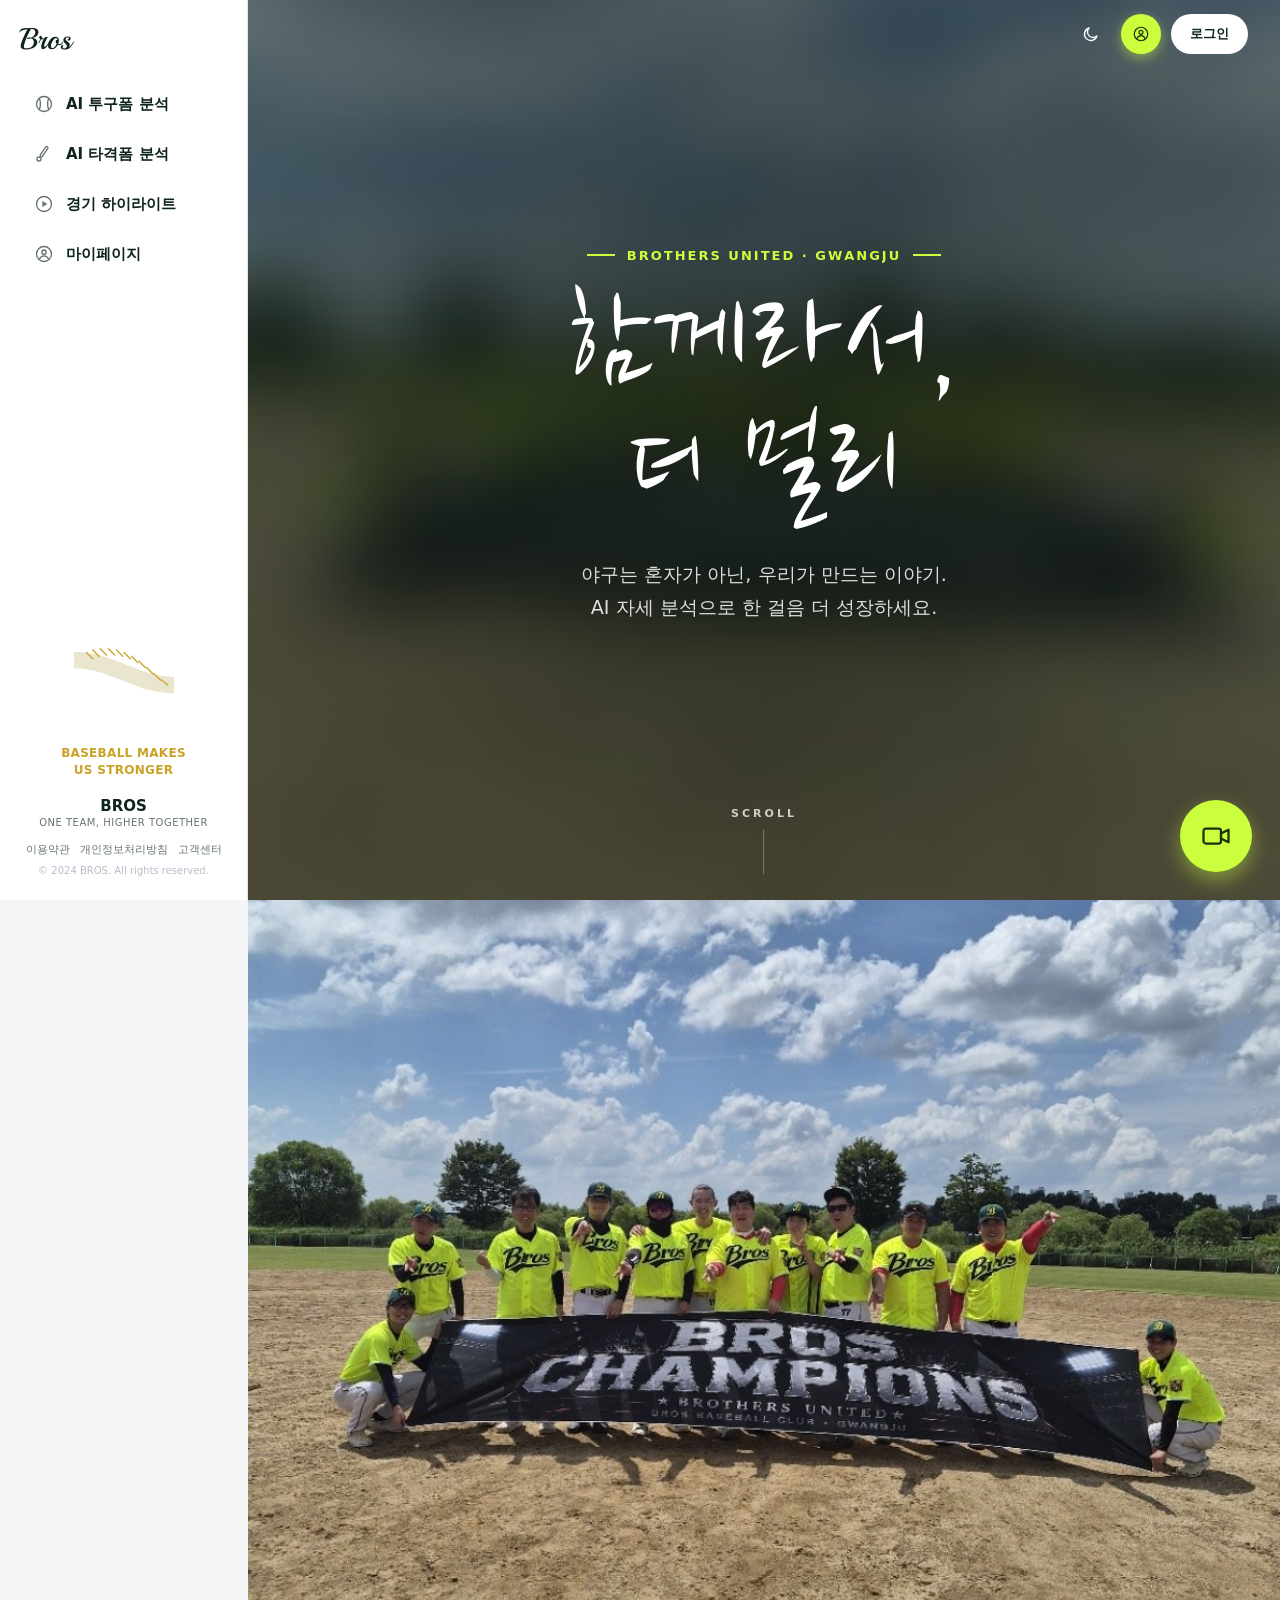
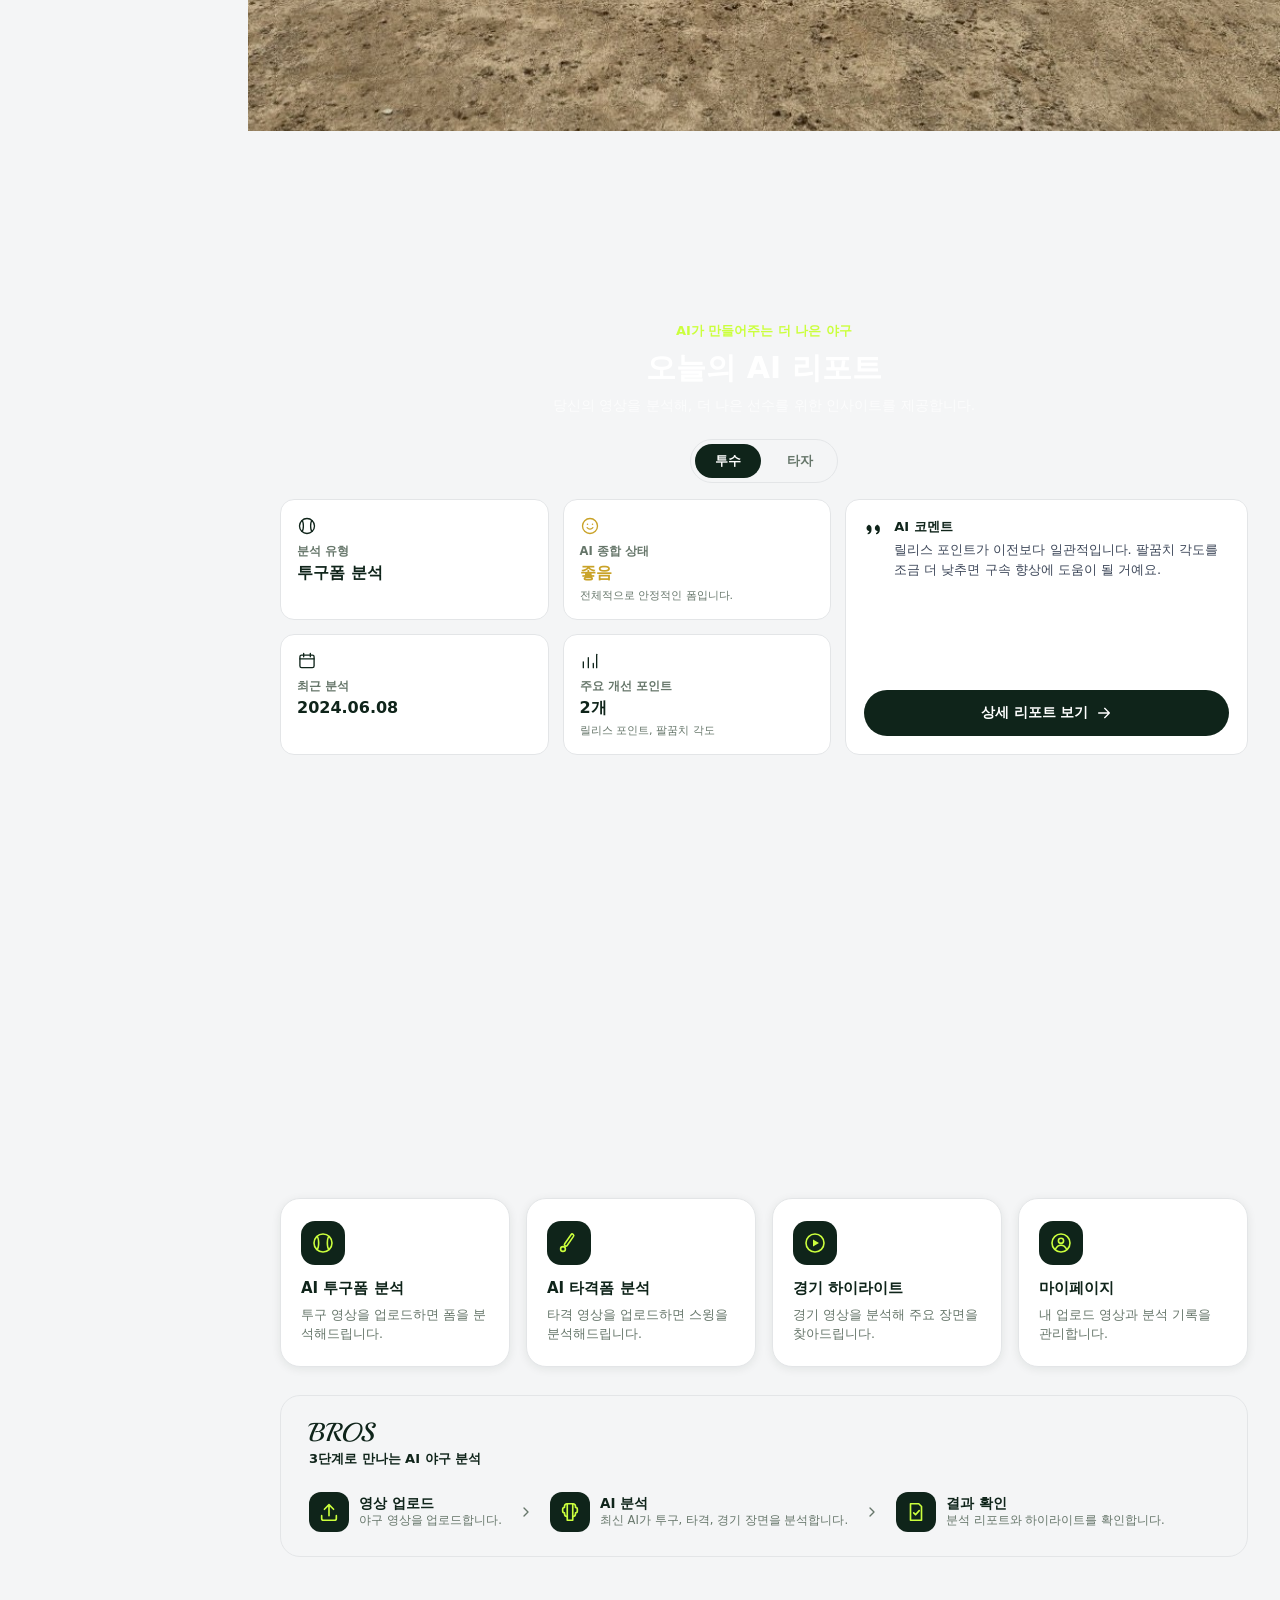
==== commit 1b868ea2: "홈 상단바 가운데 제목과 하단 푸터 삭제 - 홈 상단바의 "오늘의 AI 리포트" 제목 삭제 (다른 페이지 제목은 유지) - 상단바 스크롤 효과가 가운데 제목 없이도 동작하도록 sh" ====
--- a/web/Frontend/index.html
+++ b/web/Frontend/index.html
@@ -68,10 +68,6 @@
             <span class="logo__text">Bros</span>
           </div>
         </div>
-        <div class="topbar__title" id="topbarTitle">
-          <span class="topbar__title-mark">B</span>
-          <span class="topbar__title-text">오늘의 AI 리포트</span>
-        </div>
         <div class="topbar__right">
           <button class="icon-btn icon-btn--ghost" id="themeToggle" type="button" aria-label="다크모드 전환"></button>
           <button class="login-btn" id="loginBtn" type="button">로그인</button>
@@ -140,15 +136,6 @@
           </section>
         </section>
 
-        <footer class="page-footer">
-          <span>BROS</span>
-          <nav>
-            <a href="#terms">이용약관</a>
-            <a href="#privacy">개인정보처리방침</a>
-            <a href="#support">고객센터</a>
-          </nav>
-          <span>© 2024 BROS. All rights reserved.</span>
-        </footer>
       </main>
     </div>
   </div>
--- a/web/Frontend/css/style.css
+++ b/web/Frontend/css/style.css
@@ -611,7 +611,7 @@
 }
 
 /* ===== 첫 화면 다음 장면들 ===== */
-/* 고정된 배경 위로 올라오는 콘텐츠. 배경이 사진이라 제목/푸터 글씨는 밝은색으로 */
+/* 고정된 배경 위로 올라오는 콘텐츠. 배경이 사진이라 제목 글씨는 밝은색으로 */
 .home-content {
   position: relative;
   z-index: 1;
@@ -716,33 +716,14 @@
   color: #ffffff;
 }
 
-.home-content .hero__desc,
-.home-content .page-footer {
+.home-content .hero__desc {
   color: rgba(255, 255, 255, 0.72);
-}
-
-.home-content .page-footer {
-  border-top-color: rgba(255, 255, 255, 0.18);
-}
-
-.home-content .page-footer span:first-child,
-.home-content .page-footer a {
-  color: #ffffff;
 }
 
 /* 홈 상단바: 뒤가 항상 사진이라 흰 글씨 (js/shell.js 가 topbar--on-hero 를 붙임) */
 .topbar--on-hero .logo__text,
 .topbar--on-hero .icon-btn--ghost {
   color: #ffffff;
-}
-
-.topbar--on-hero .topbar__title {
-  color: #ffffff;
-}
-
-.topbar--on-hero .topbar__title-mark {
-  background: #cbff3d;
-  color: #17330d;
 }
 
 .topbar--on-hero .topbar__menu {
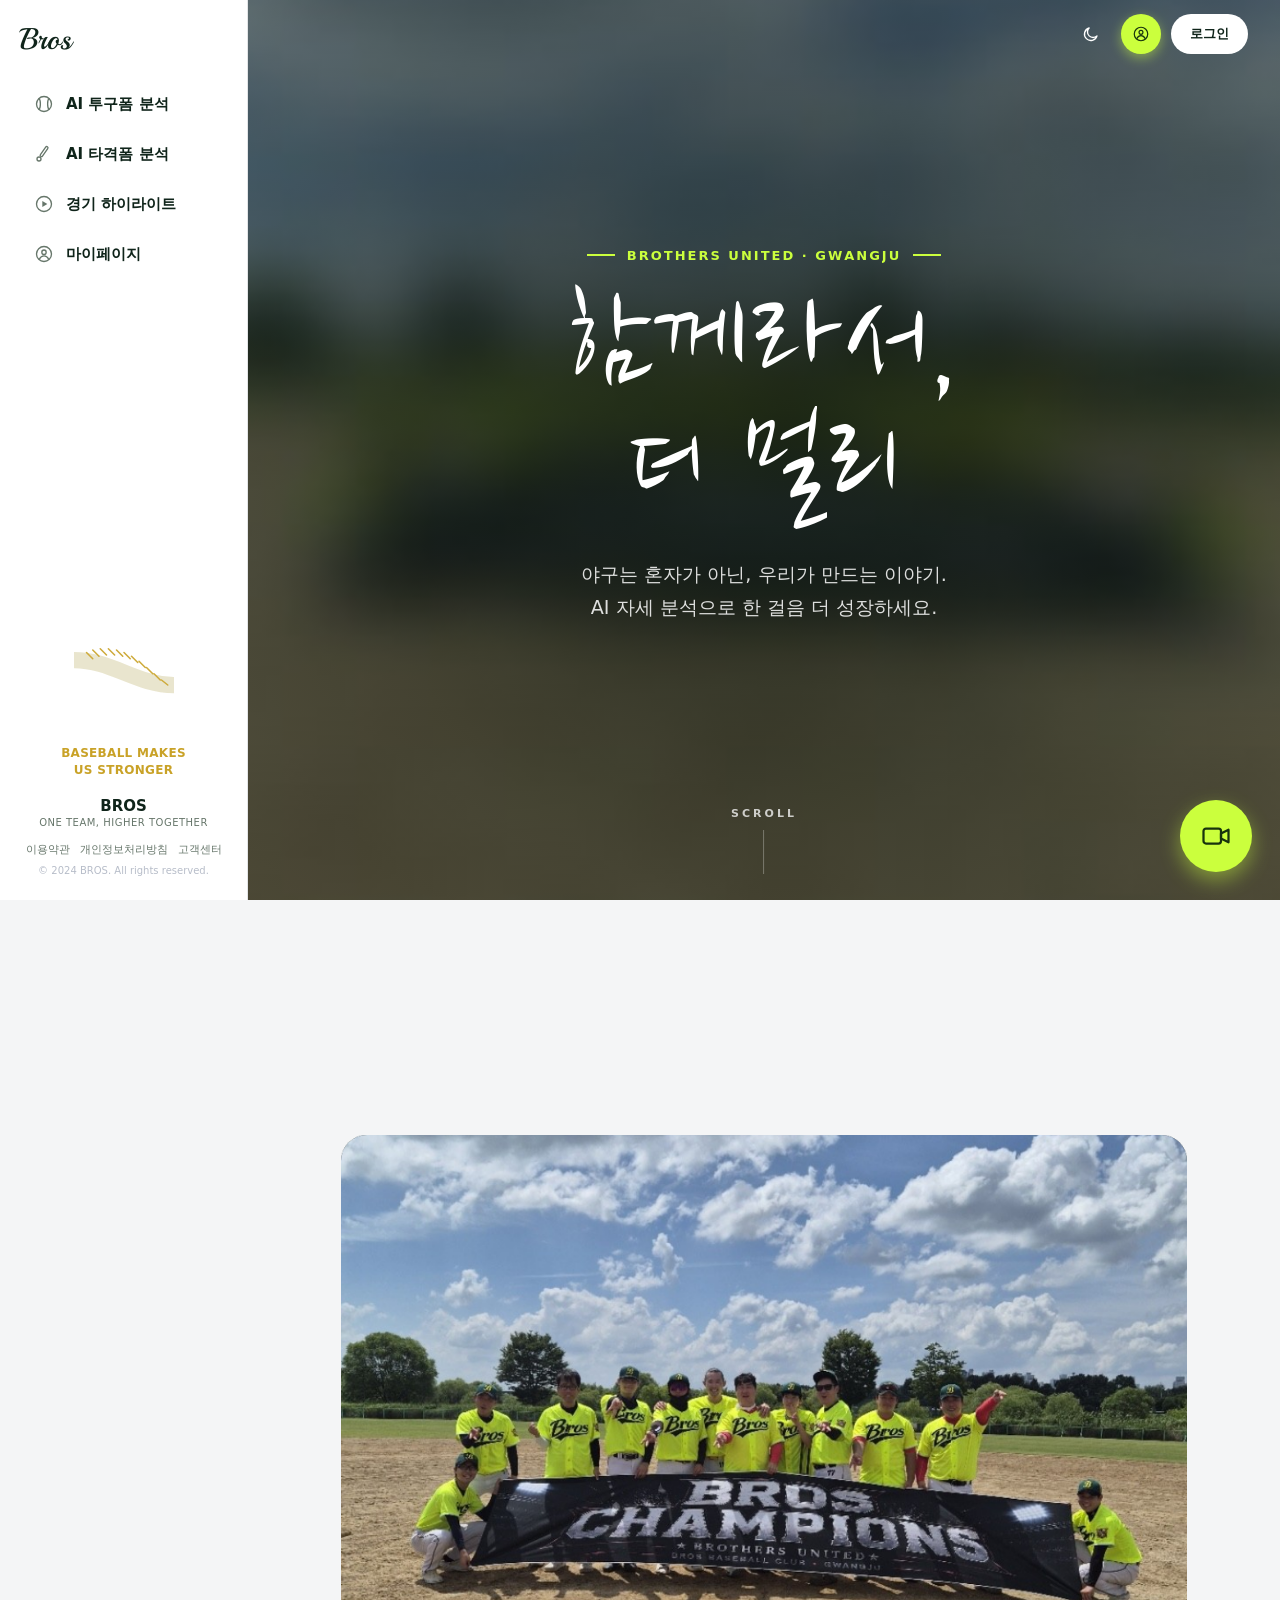
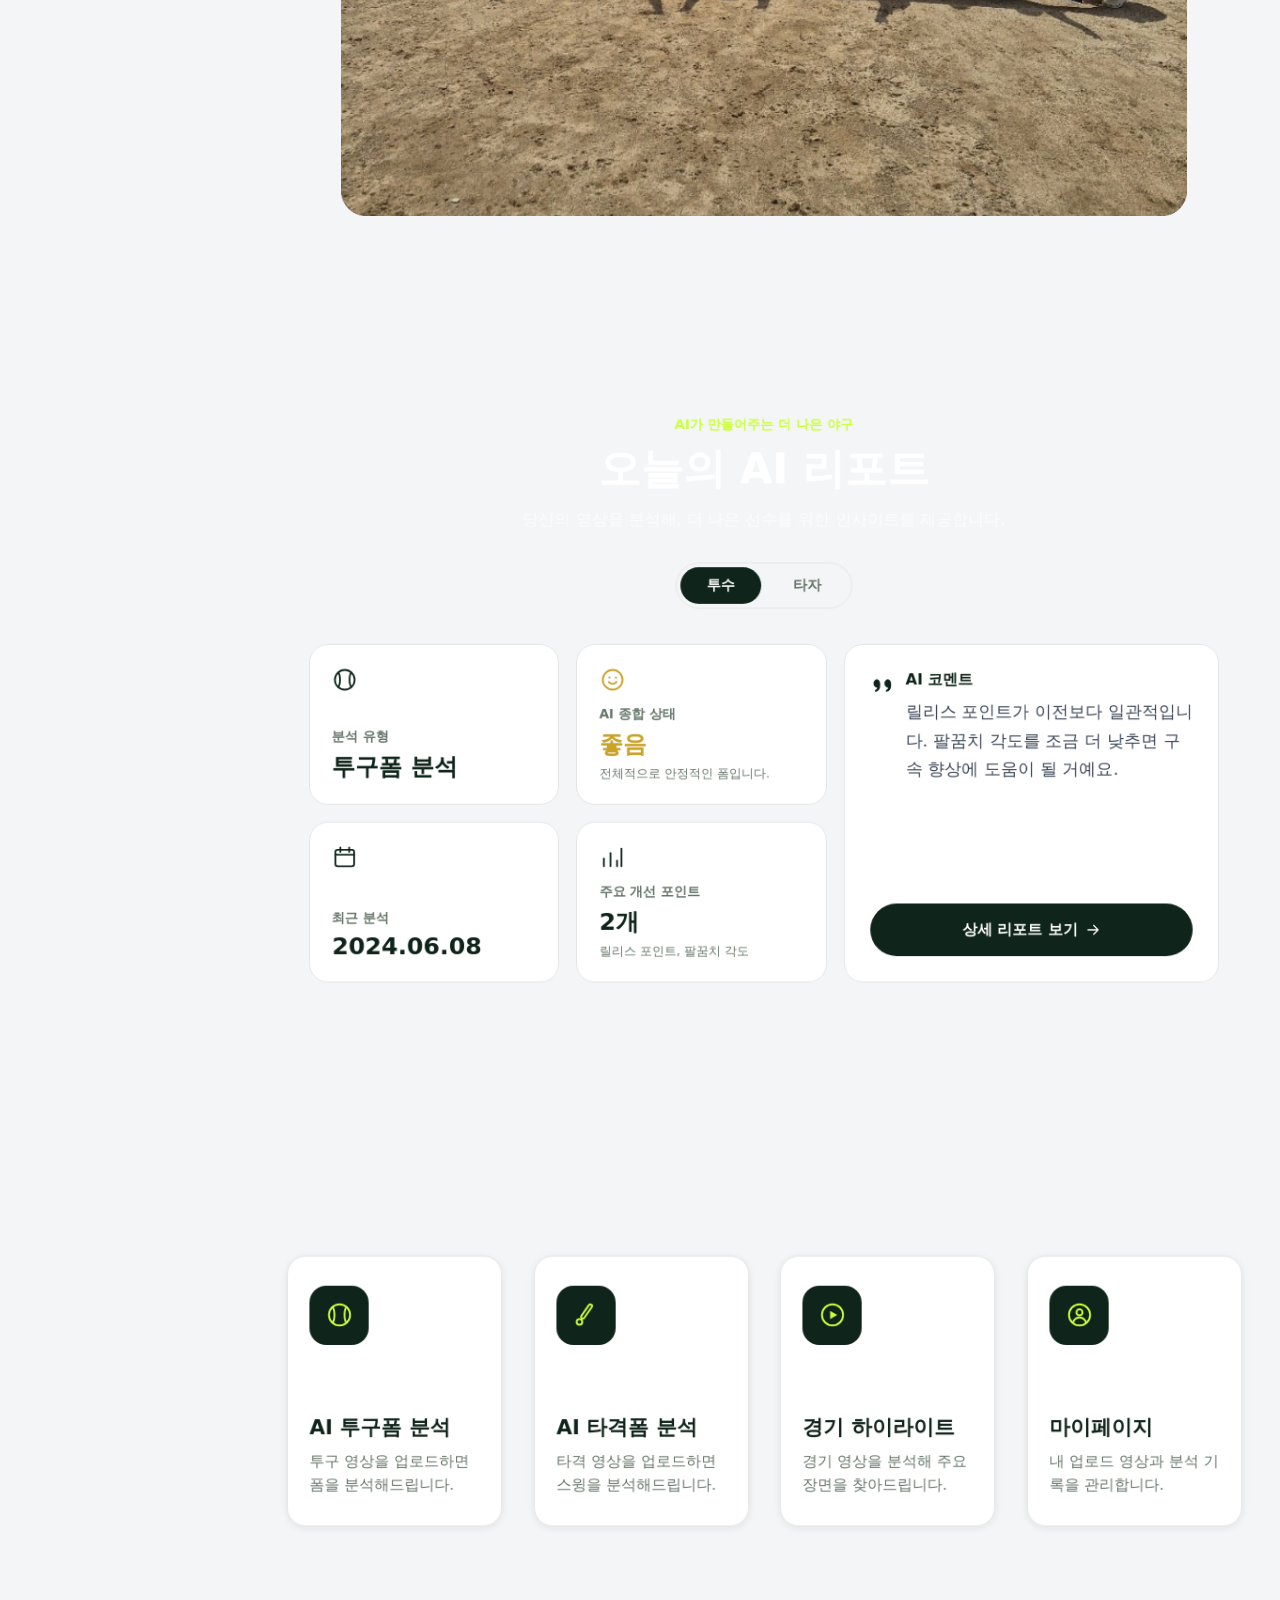
==== commit ffdaedb7: "홈 장면 효과를 스크롤 위치에 계속 연동, 장면 칸 크기를 화면에 맞게 키움 - 등장 효과를 한 번 재생이 아니라 스크롤할 때마다(내릴 때/올릴 때) 위치에 맞춰 계산   (아래에" ====
--- a/web/Frontend/index.html
+++ b/web/Frontend/index.html
@@ -117,18 +117,18 @@
           </section>
 
           <!-- 투수/타자 탭 + 분석 유형 / AI 종합 상태 / 최근 분석 / 개선 포인트 + AI 코멘트 + 상세 리포트 보기 -->
-          <div class="report-tabs" id="reportTabs" data-reveal style="--reveal-delay: 120ms">
+          <div class="report-tabs" id="reportTabs" data-reveal data-reveal-offset="40">
             <button type="button" class="report-tab report-tab--active" data-type="pitching">투수</button>
             <button type="button" class="report-tab" data-type="batting">타자</button>
           </div>
-          <section id="reportOverviewSlot" data-reveal style="--reveal-delay: 240ms"></section>
+          <section id="reportOverviewSlot" data-reveal data-reveal-offset="80"></section>
         </section>
 
         <!-- 장면 3: 기능 메뉴 4개(카드가 하나씩 순서대로 올라옴) + 3단계 안내를 한 화면에 -->
         <section class="home-scene home-scene--last">
           <section class="feature-grid" id="featureGrid"></section>
 
-          <section class="how-bar" id="howBar" data-reveal style="--reveal-delay: 600ms">
+          <section class="how-bar" id="howBar" data-reveal data-reveal-offset="120">
             <div class="how-bar__brand">
               <span class="how-bar__logo">BROS</span>
               <p class="how-bar__title">3단계로 만나는 AI 야구 분석</p>
--- a/web/Frontend/css/style.css
+++ b/web/Frontend/css/style.css
@@ -632,6 +632,160 @@
   margin-bottom: 0;
 }
 
+/* PC 에서는 장면(AI 리포트 / 기능 메뉴 + 3단계 안내)의 칸들을 화면 높이에 맞춰 키워서 한 화면을 꽉 채움.
+   vh 기준 clamp 라 노트북(768px)~큰 모니터(1080px 이상)까지 비율이 유지됨. 태블릿/폰은 원래 크기. */
+@media (min-width: 1025px) {
+  /* --- 장면: 오늘의 AI 리포트 --- */
+  .home-scene .hero {
+    margin-bottom: clamp(20px, 3vh, 36px);
+  }
+
+  .home-scene .hero__eyebrow {
+    font-size: clamp(13px, 1.6vh, 16px);
+  }
+
+  .home-scene .hero__title {
+    font-size: clamp(34px, 5vh, 50px);
+    margin-bottom: 12px;
+  }
+
+  .home-scene .hero__desc {
+    font-size: clamp(14px, 1.9vh, 18px);
+  }
+
+  .home-scene .report-tabs {
+    margin-bottom: clamp(18px, 2.6vh, 28px);
+  }
+
+  .home-scene .report-tab {
+    font-size: 15px;
+    padding: 10px 28px;
+  }
+
+  .home-scene .report-overview {
+    grid-template-rows: repeat(2, minmax(clamp(130px, 19vh, 220px), auto));
+    gap: clamp(14px, 2vh, 20px);
+    margin-bottom: 0;
+  }
+
+  .home-scene .info-box {
+    padding: clamp(18px, 2.6vh, 28px);
+    gap: 6px;
+    border-radius: var(--radius-lg);
+  }
+
+  .home-scene .info-box__icon {
+    width: 28px;
+    height: 28px;
+    margin-bottom: auto; /* 아이콘은 위, 글씨는 칸 아래쪽으로 */
+  }
+
+  .home-scene .info-box__label {
+    font-size: 13.5px;
+  }
+
+  .home-scene .info-box__value {
+    font-size: clamp(20px, 2.8vh, 26px);
+  }
+
+  .home-scene .info-box__sub {
+    font-size: 13px;
+  }
+
+  .home-scene .comment-box {
+    padding: clamp(22px, 3vh, 32px);
+    border-radius: var(--radius-lg);
+  }
+
+  .home-scene .comment-box__quote {
+    width: 28px;
+    height: 28px;
+  }
+
+  .home-scene .comment-box__title {
+    font-size: 16px;
+    margin-bottom: 8px;
+  }
+
+  .home-scene .comment-box__text {
+    font-size: clamp(15px, 2vh, 18px);
+    line-height: 1.7;
+  }
+
+  .home-scene .report-cta {
+    height: 56px;
+    font-size: 16px;
+  }
+
+  /* --- 장면: 기능 메뉴 + 3단계 안내 --- */
+  .home-scene--last {
+    gap: clamp(20px, 3.2vh, 36px);
+  }
+
+  .home-scene .feature-grid {
+    gap: clamp(16px, 2vh, 22px);
+  }
+
+  .home-scene .feature-card {
+    min-height: clamp(220px, 32vh, 330px);
+    padding: clamp(24px, 3.4vh, 36px) clamp(22px, 1.8vw, 30px);
+    gap: 10px;
+  }
+
+  .home-scene .feature-card__icon-badge {
+    width: clamp(54px, 7vh, 68px);
+    height: clamp(54px, 7vh, 68px);
+    border-radius: 18px;
+    margin-bottom: auto; /* 아이콘은 위, 제목/설명은 카드 아래쪽으로 */
+  }
+
+  .home-scene .feature-card__icon {
+    width: 30px;
+    height: 30px;
+  }
+
+  .home-scene .feature-card__title {
+    font-size: clamp(18px, 2.4vh, 22px);
+  }
+
+  .home-scene .feature-card__desc {
+    font-size: clamp(13.5px, 1.8vh, 15.5px);
+    line-height: 1.6;
+  }
+
+  .home-scene .how-bar {
+    padding: clamp(24px, 3.4vh, 36px) clamp(28px, 2.4vw, 40px);
+    margin-bottom: 0;
+  }
+
+  .home-scene .how-bar__logo {
+    font-size: 34px;
+  }
+
+  .home-scene .how-bar__title {
+    font-size: 15px;
+  }
+
+  .home-scene .how-bar__step {
+    gap: 14px;
+  }
+
+  .home-scene .how-bar__step-icon {
+    width: 52px;
+    height: 52px;
+    padding: 12px;
+    border-radius: 16px;
+  }
+
+  .home-scene .how-bar__step-title {
+    font-size: 16px;
+  }
+
+  .home-scene .how-bar__step-desc {
+    font-size: 13px;
+  }
+}
+
 /* 첫 화면 문구와 균형을 맞춰 장면 제목과 투수/타자 탭도 가운데로
    (장면이 세로 flex 라서 탭이 가로로 늘어나지 않게 align-self 로 내용 폭만큼만) */
 .home-scene .hero {
@@ -697,15 +851,10 @@
   object-position: center 52%;
 }
 
-/* 팀 사진은 작은 카드처럼 올라오다가 화면을 꽉 채우며 커짐 */
+/* 팀 사진: 스크롤해서 들어올수록 작은 카드(82%, 둥근 모서리) → 화면 가득(100%, 각진 모서리)으로 커짐 */
 .reveal-ready .home-team-photo[data-reveal] {
-  transform: translateY(120px) scale(0.82);
-  border-radius: 32px;
-  transition: opacity 0.9s ease, transform 1.3s cubic-bezier(0.2, 0.7, 0.2, 1), border-radius 1.3s ease;
-}
-
-.reveal-ready .home-team-photo[data-reveal].is-visible {
-  border-radius: 0;
+  scale: calc(0.82 + var(--enter, 1) * 0.18);
+  border-radius: calc((1 - var(--enter, 1)) * 32px);
 }
 
 .home-content .hero__eyebrow {
@@ -743,17 +892,18 @@
   border-color: rgba(255, 255, 255, 0.45);
 }
 
-/* ===== 스크롤하면 떠오르는 효과 (js/main.js initScrollReveal) ===== */
+/* ===== 스크롤 위치에 연동되는 등장/퇴장 효과 (js/main.js initScrollReveal) =====
+   --p(보이는 정도 0~1), --ty(세로 이동 px) 를 JS 가 스크롤마다 계산. 휠 한 칸씩 끊겨 움직이지 않게 짧은 전환을 둠.
+   transform 대신 translate/scale 속성을 써서 카드 hover 의 transform 효과와 따로 동작함. */
 .reveal-ready [data-reveal] {
-  opacity: 0;
-  transform: translateY(40px);
-  transition: opacity 0.8s ease, transform 0.8s cubic-bezier(0.2, 0.7, 0.2, 1);
-  transition-delay: var(--reveal-delay, 0ms);
-}
-
-.reveal-ready [data-reveal].is-visible {
-  opacity: 1;
-  transform: none;
+  opacity: var(--p, 0);
+  translate: 0 calc(var(--ty, 160) * 1px);
+  /* 살짝 작게(94%) 시작해서 원래 크기로 → 아래에서 확 튀어 올라오는 느낌 */
+  scale: calc(0.94 + var(--enter, 1) * 0.06);
+  /* 뒤의 border-color/transform 은 카드 hover 효과가 원래처럼 부드럽게 바뀌도록 유지 */
+  transition: opacity 0.45s cubic-bezier(0.16, 1, 0.3, 1), translate 0.45s cubic-bezier(0.16, 1, 0.3, 1),
+    scale 0.45s cubic-bezier(0.16, 1, 0.3, 1), border-radius 0.45s ease-out, border-color 0.15s ease, transform 0.15s ease;
+  will-change: opacity, translate, scale;
 }
 
 @media (max-width: 760px) {
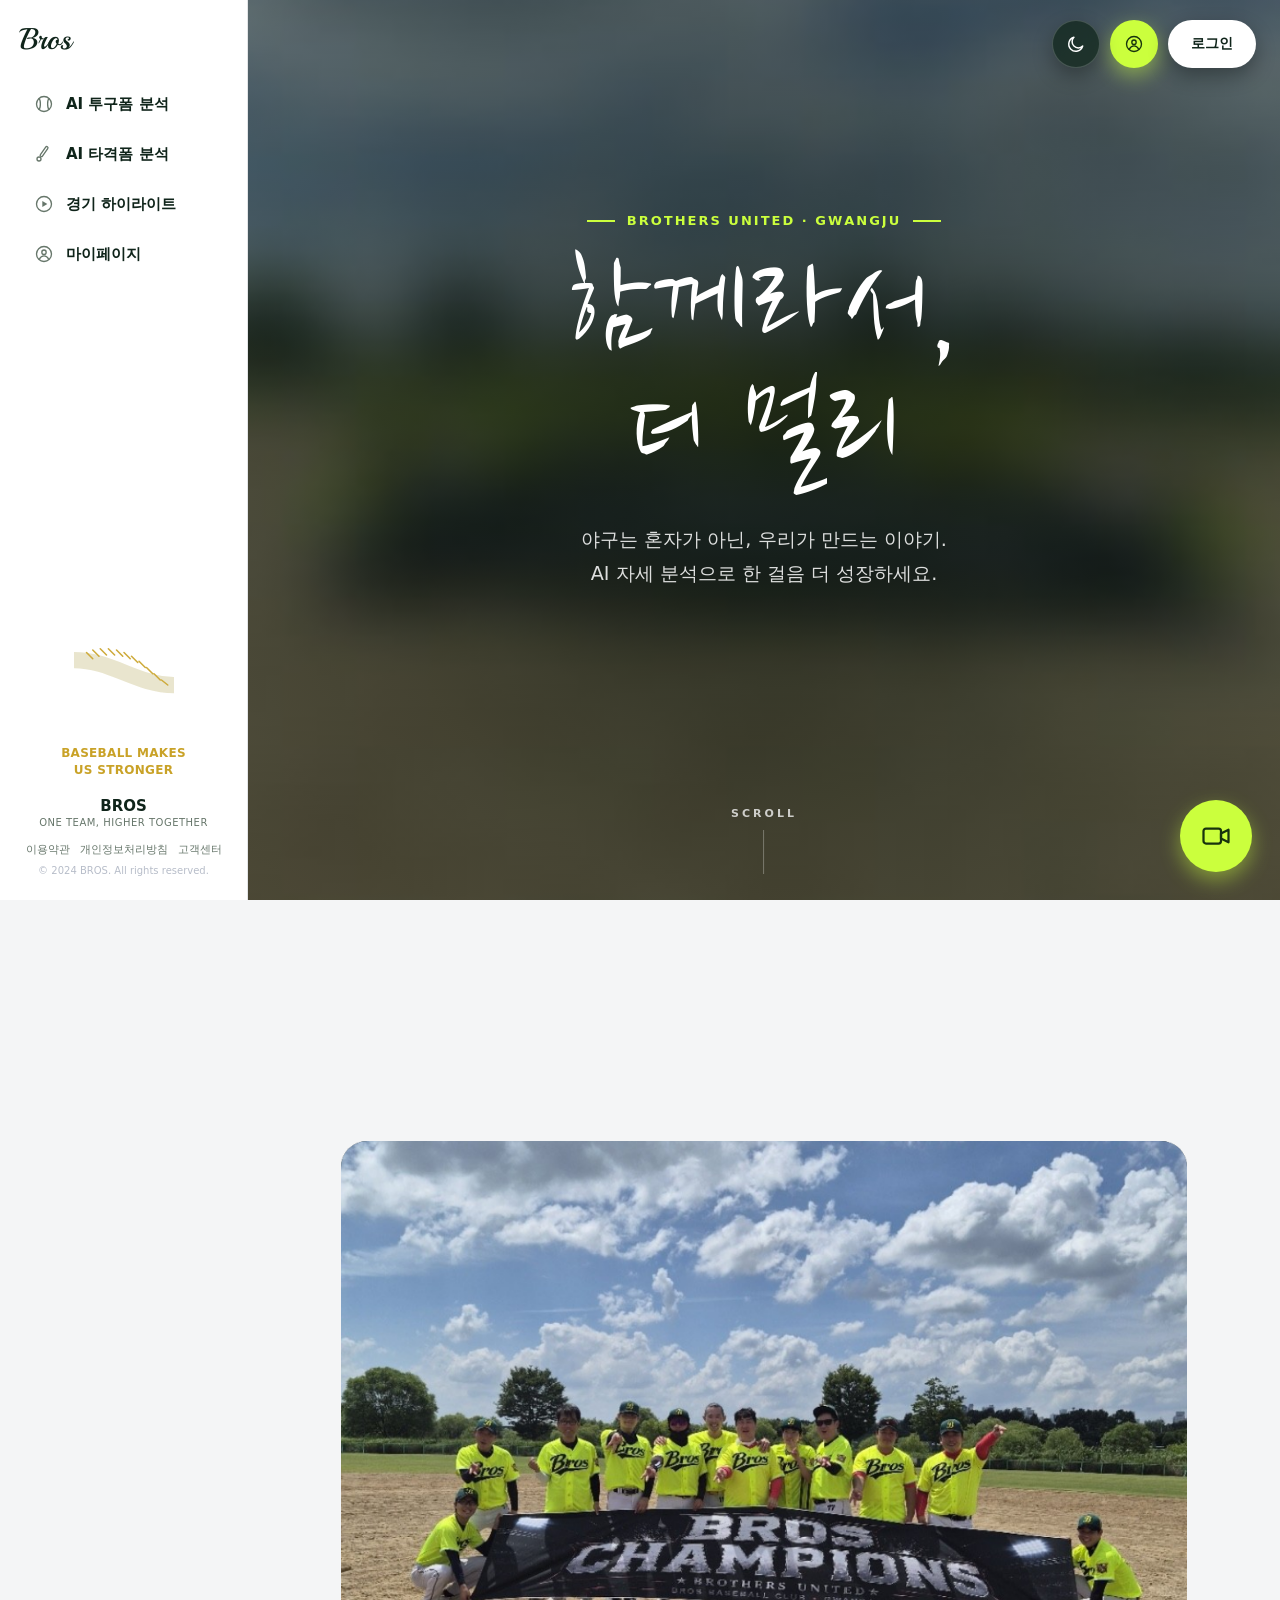
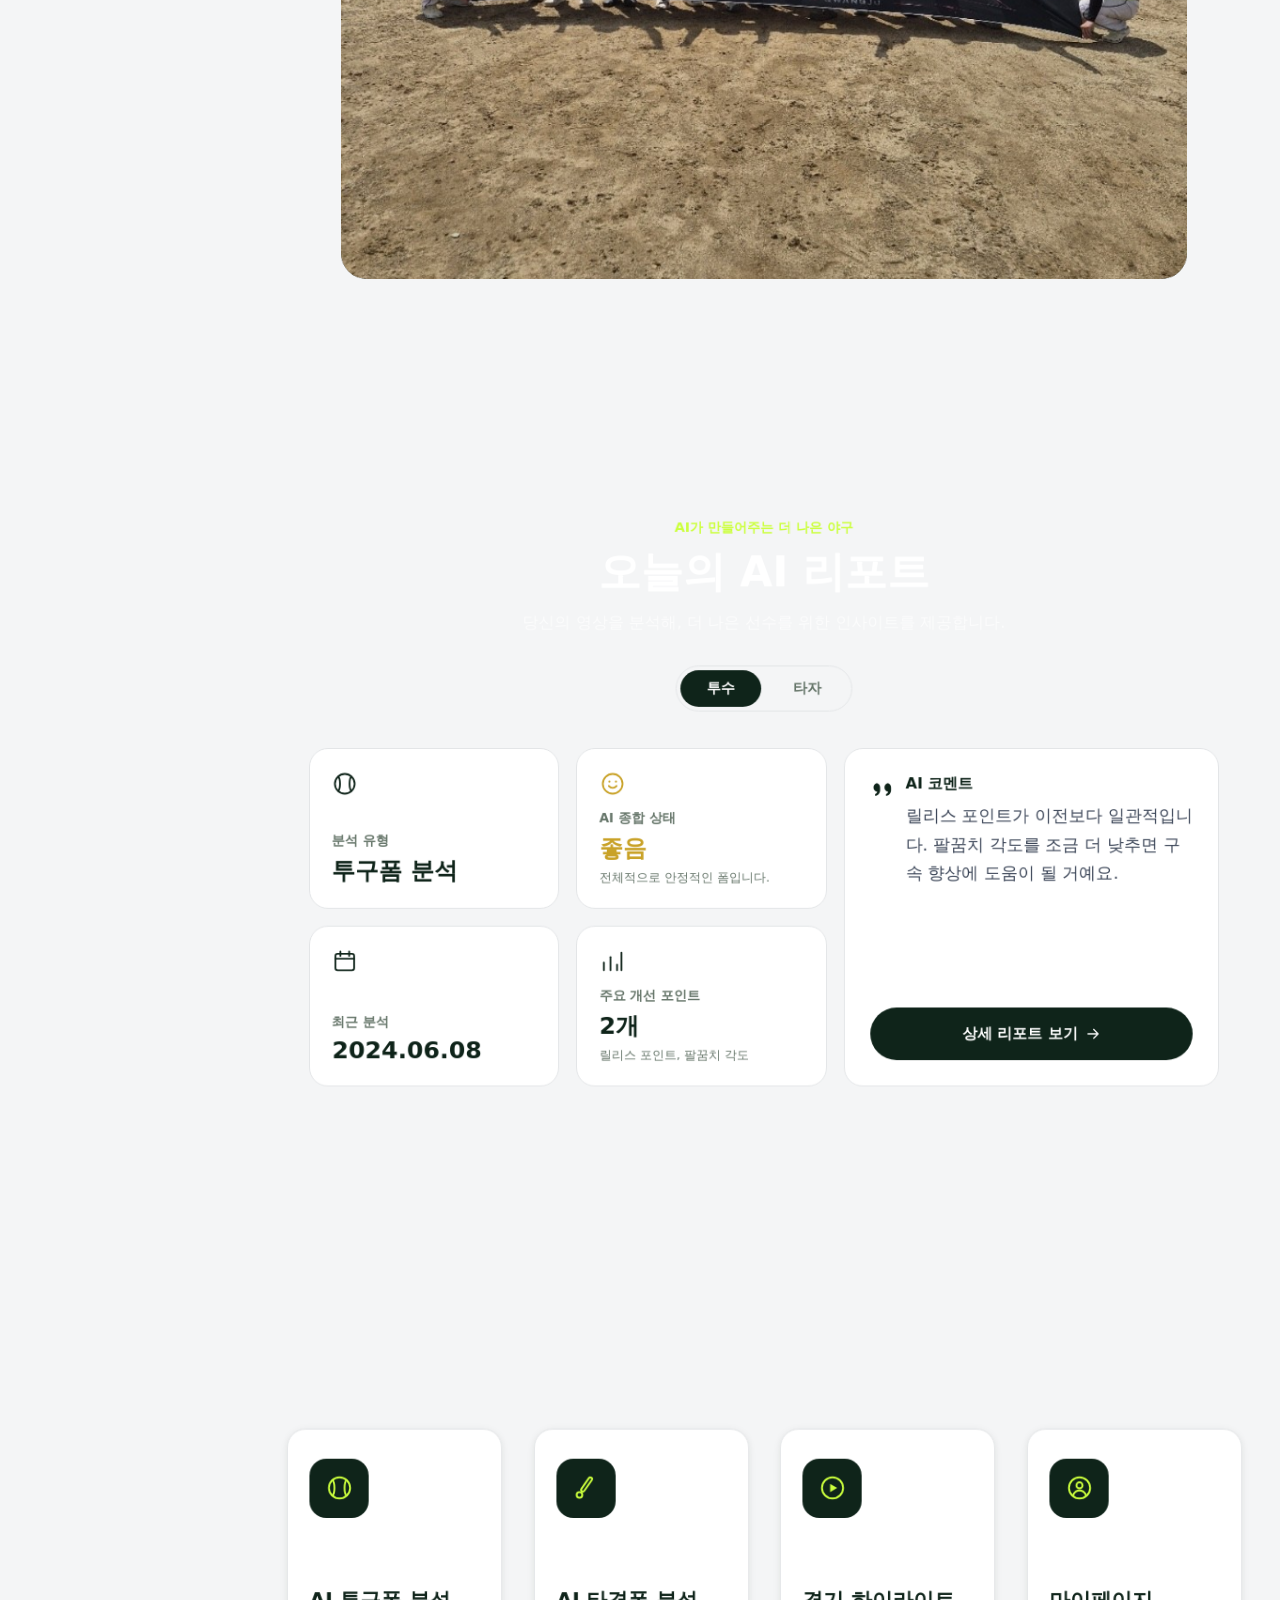
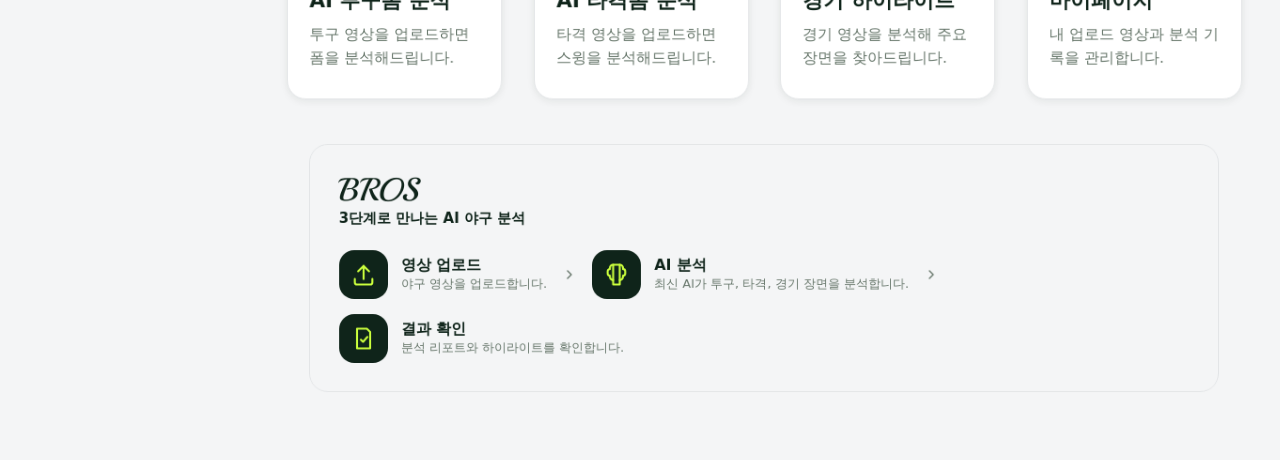
==== commit a399ce2b: "홈 상단바 없애고 버튼들을 떠 있게 고정, 3단계 안내 늦게 올라오던 것 수정 - 홈은 상단바 막대 없이 다크모드/마이페이지/로그인(폰은 메뉴) 버튼만 모서리에 떠 있게 고정   " ====
--- a/web/Frontend/index.html
+++ b/web/Frontend/index.html
@@ -59,7 +59,8 @@
     </aside>
 
     <div class="main">
-      <header class="topbar" id="topbar">
+      <!-- 홈은 상단바 없이 버튼들만 화면 모서리에 떠 있게 고정 (topbar--floating) -->
+      <header class="topbar topbar--floating" id="topbar">
         <div class="topbar__left">
           <button class="icon-btn topbar__menu" id="menuToggle" aria-label="메뉴 열기">
             <svg viewBox="0 0 24 24" fill="none" stroke="currentColor" stroke-width="1.8" stroke-linecap="round"><path d="M4 6h16M4 12h16M4 18h16"/></svg>
@@ -128,7 +129,7 @@
         <section class="home-scene home-scene--last">
           <section class="feature-grid" id="featureGrid"></section>
 
-          <section class="how-bar" id="howBar" data-reveal data-reveal-offset="120">
+          <section class="how-bar" id="howBar" data-reveal>
             <div class="how-bar__brand">
               <span class="how-bar__logo">BROS</span>
               <p class="how-bar__title">3단계로 만나는 AI 야구 분석</p>
--- a/web/Frontend/css/style.css
+++ b/web/Frontend/css/style.css
@@ -869,27 +869,86 @@
   color: rgba(255, 255, 255, 0.72);
 }
 
-/* 홈 상단바: 뒤가 항상 사진이라 흰 글씨 (js/shell.js 가 topbar--on-hero 를 붙임) */
-.topbar--on-hero .logo__text,
-.topbar--on-hero .icon-btn--ghost {
+/* 홈: 상단바 막대 없이 버튼들만 화면 모서리에 떠 있게 고정 (오른쪽 아래 플로팅 버튼처럼).
+   막대 자체는 투명하고 클릭도 통과시키며, 버튼마다 배경과 그림자를 줘서 어떤 장면 위에서도 잘 보이게 함 */
+.topbar--floating {
+  position: fixed;
+  top: 0;
+  left: 0;
+  right: 0;
+  padding: 20px 24px;
+  background: none;
+  border: none;
+  box-shadow: none;
+  pointer-events: none;
+}
+
+.topbar--floating .topbar__left,
+.topbar--floating .topbar__right {
+  pointer-events: auto;
+}
+
+.topbar--floating .logo--mobile {
+  display: none;
+}
+
+.topbar--floating .icon-btn {
+  width: 48px;
+  height: 48px;
+}
+
+.topbar--floating .icon-btn svg {
+  width: 20px;
+  height: 20px;
+}
+
+/* 다크모드 버튼 / 모바일 메뉴 버튼: 어두운 반투명 원 */
+.topbar--floating .icon-btn--ghost,
+.topbar--floating .topbar__menu {
+  background: rgba(15, 36, 26, 0.72);
+  border: 1px solid rgba(255, 255, 255, 0.18);
   color: #ffffff;
-}
-
-.topbar--on-hero .topbar__menu {
-  background: rgba(255, 255, 255, 0.12);
-  border-color: rgba(255, 255, 255, 0.3);
-  color: #ffffff;
-}
-
-.topbar--on-hero .login-btn {
+  backdrop-filter: blur(10px);
+  -webkit-backdrop-filter: blur(10px);
+  box-shadow: 0 8px 20px rgba(0, 0, 0, 0.3);
+}
+
+.topbar--floating .icon-btn--neon {
+  box-shadow: 0 8px 20px rgba(203, 255, 61, 0.45);
+}
+
+/* 로그인: 흰색 알약 / 로그아웃: 어두운 반투명 알약 */
+.topbar--floating .login-btn {
+  height: 48px;
+  padding: 0 22px;
+  font-size: 14px;
   background: #ffffff;
   color: #0f241a;
-}
-
-.topbar--on-hero .login-btn--active {
-  background: transparent;
+  box-shadow: 0 8px 20px rgba(0, 0, 0, 0.3);
+}
+
+.topbar--floating .login-btn--active {
+  background: rgba(15, 36, 26, 0.72);
   color: #ffffff;
-  border-color: rgba(255, 255, 255, 0.45);
+  border-color: rgba(255, 255, 255, 0.25);
+  backdrop-filter: blur(10px);
+  -webkit-backdrop-filter: blur(10px);
+}
+
+@media (max-width: 520px) {
+  .topbar--floating {
+    padding: 14px 16px;
+  }
+
+  .topbar--floating .icon-btn {
+    width: 44px;
+    height: 44px;
+  }
+
+  .topbar--floating .login-btn {
+    height: 44px;
+    padding: 0 16px;
+  }
 }
 
 /* ===== 스크롤 위치에 연동되는 등장/퇴장 효과 (js/main.js initScrollReveal) =====
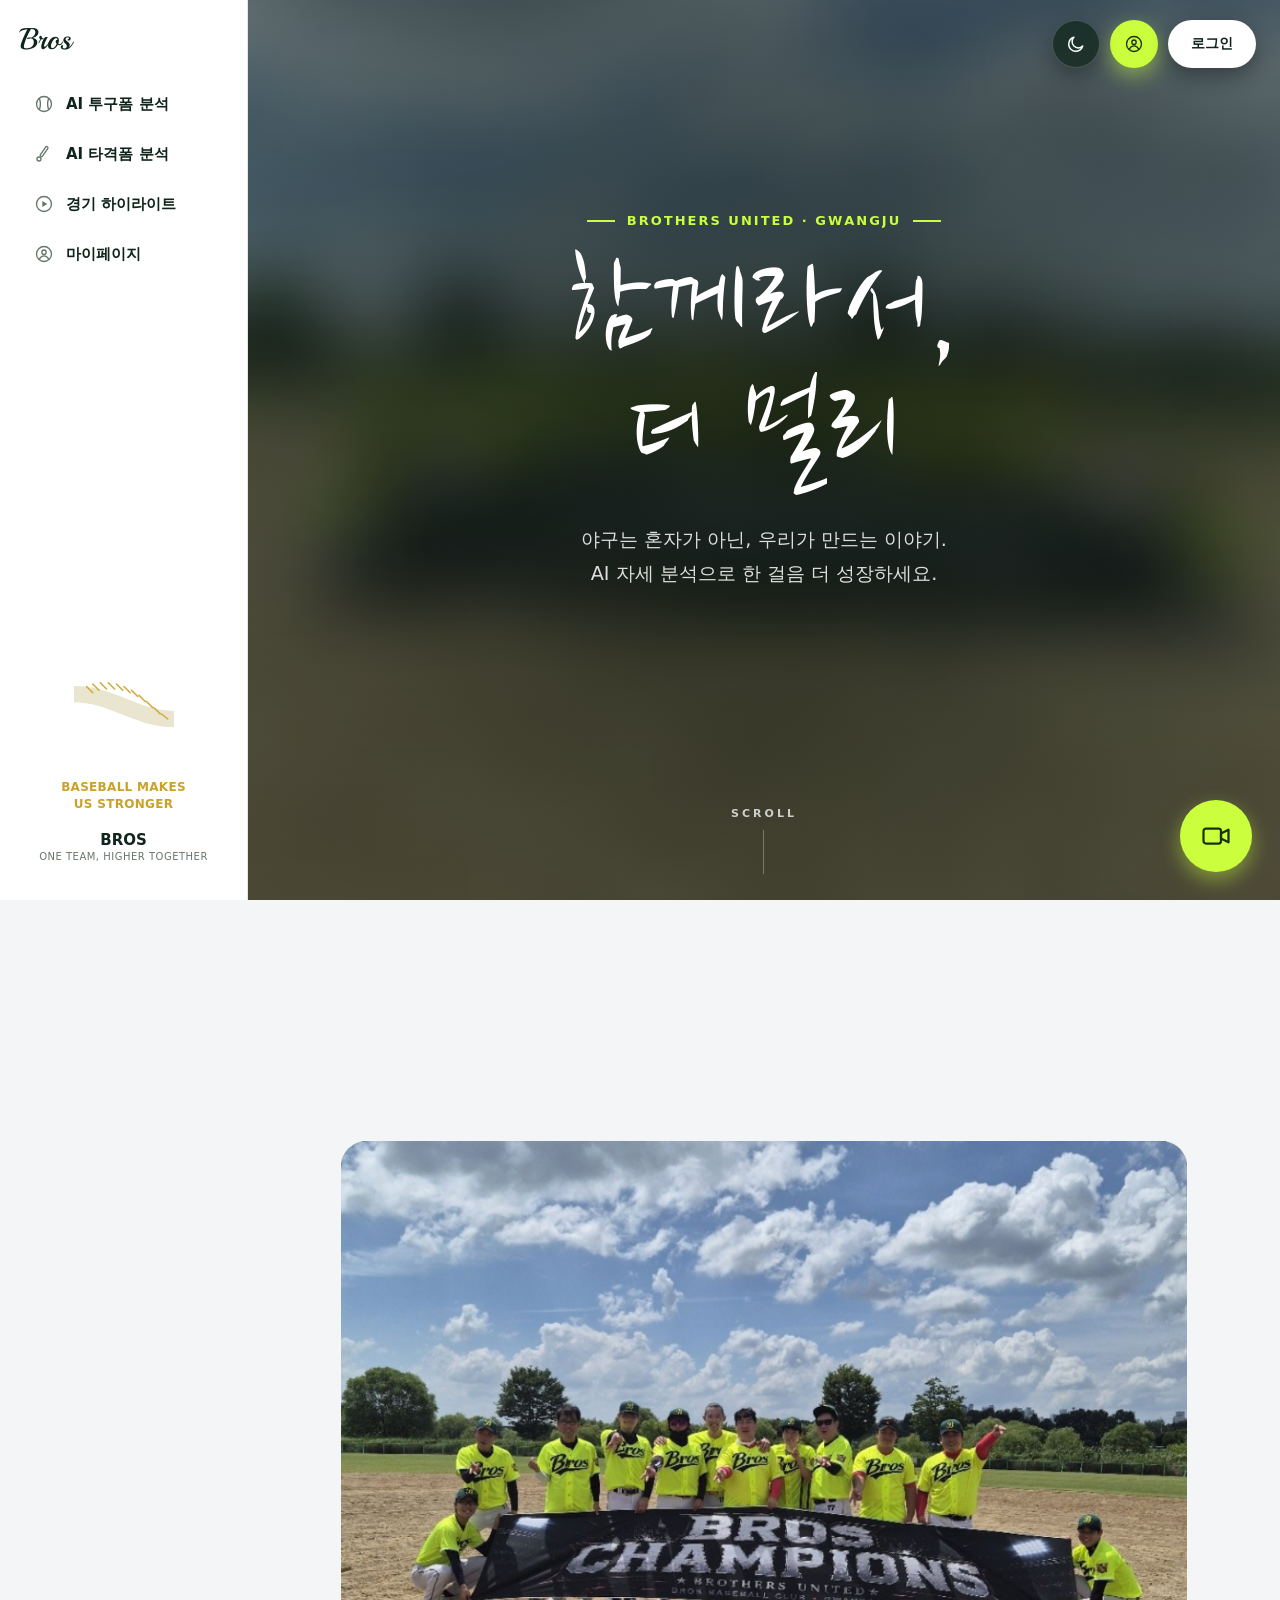
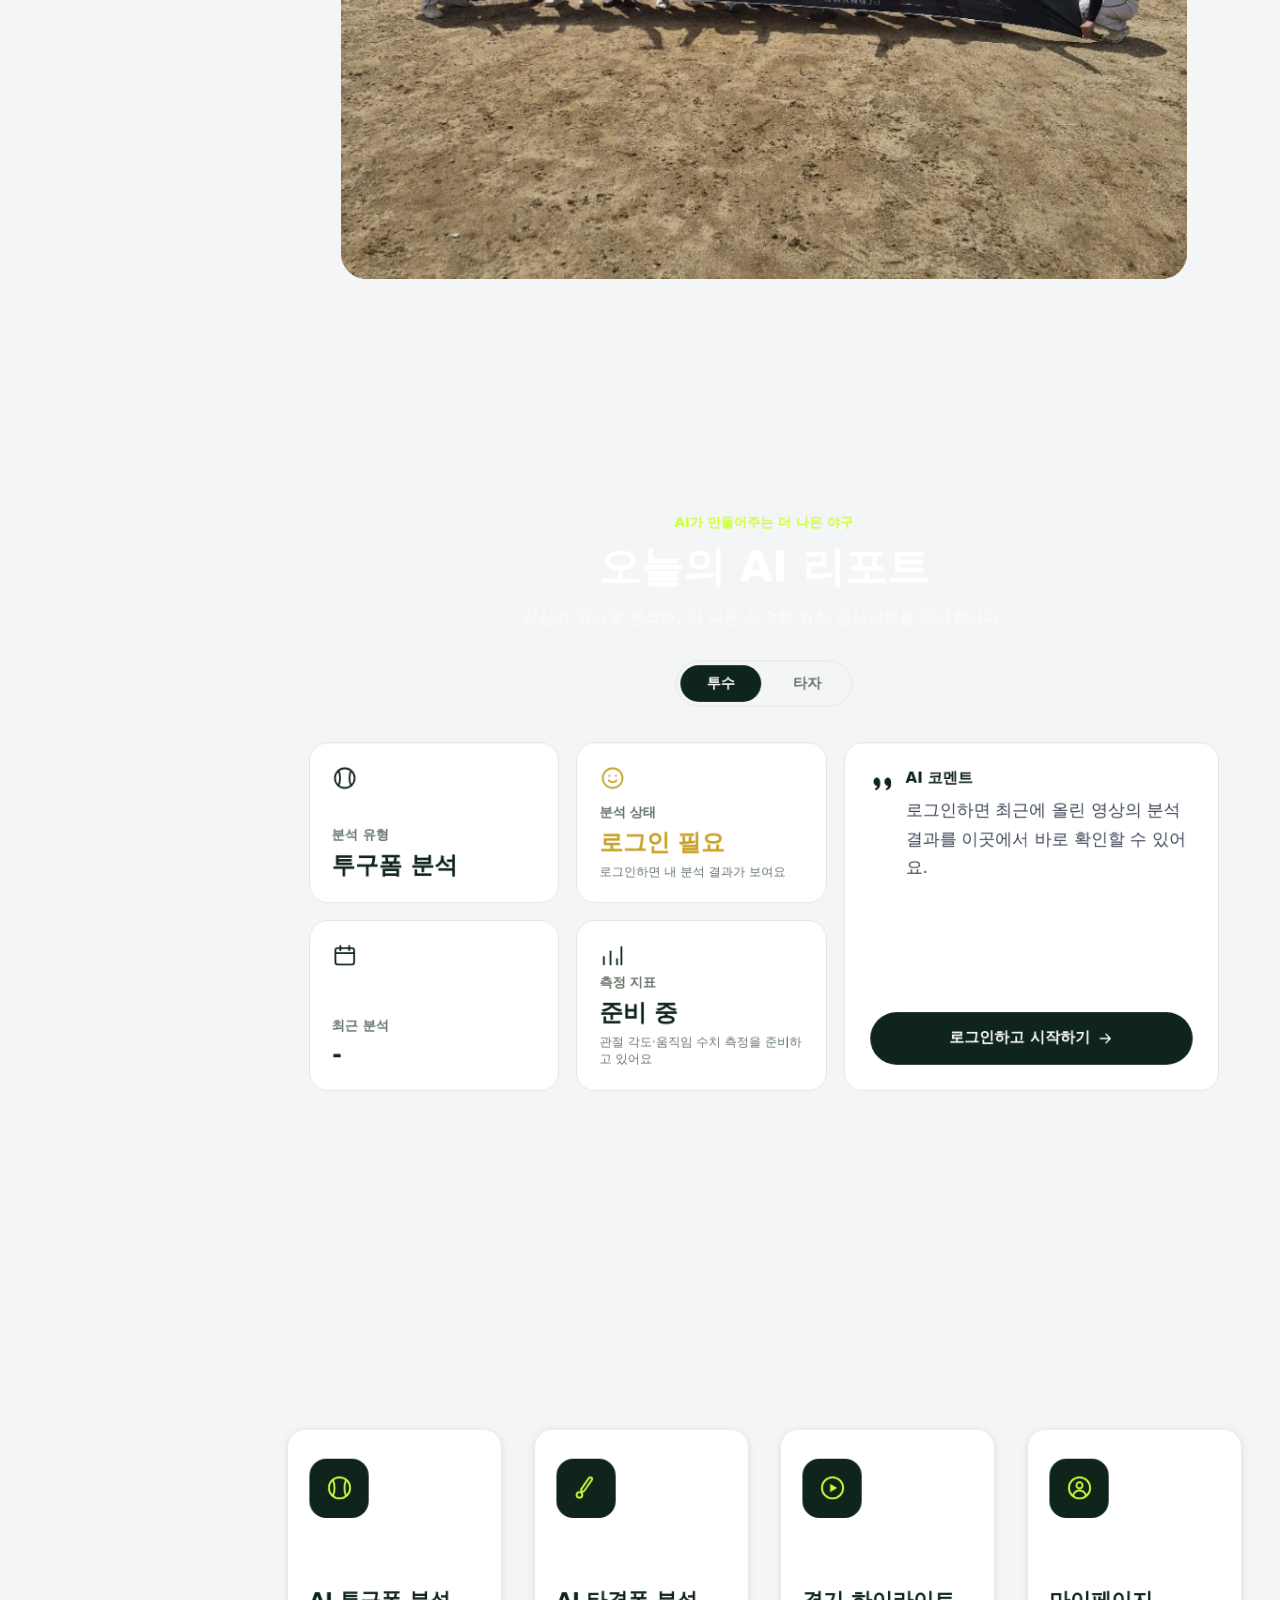
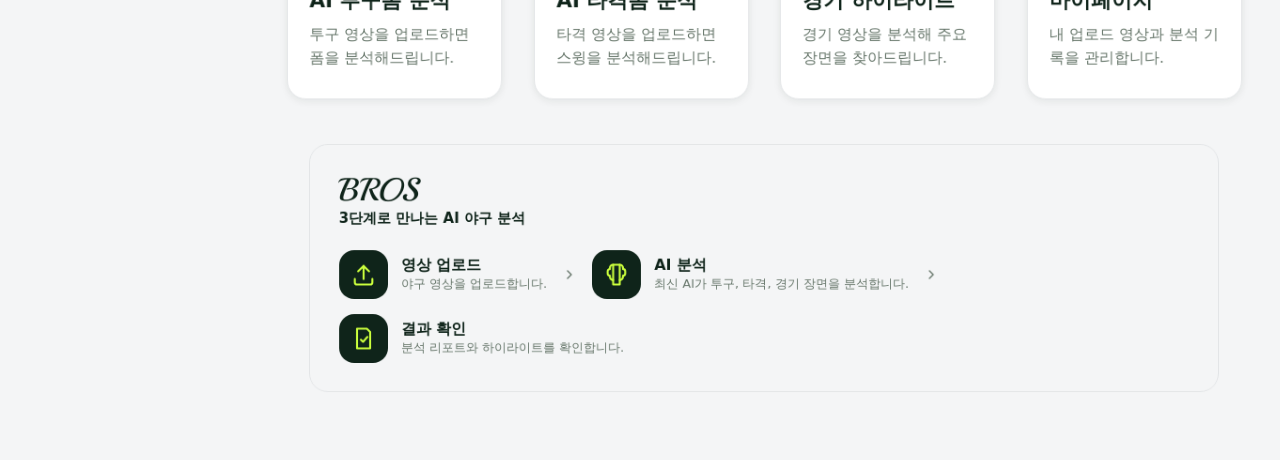
==== commit c8754650: "투구/타격 AI 분석 리포트(측정·기록·비교), 재생속도, 영상 위 관절 점 - js/report.js: 투구/타격 공통 리포트 ①분석 영상 ②영상/분석 정보 ③동작 단계(영상 타" ====
--- a/web/Frontend/index.html
+++ b/web/Frontend/index.html
@@ -49,12 +49,6 @@
           <span class="sidebar__brand-logo">BROS</span>
           <span class="sidebar__brand-sub">ONE TEAM, HIGHER TOGETHER</span>
         </div>
-        <ul class="sidebar__links">
-          <li>이용약관</li>
-          <li>개인정보처리방침</li>
-          <li>고객센터</li>
-        </ul>
-        <p class="sidebar__copy">© 2024 BROS. All rights reserved.</p>
       </div>
     </aside>
 
@@ -117,7 +111,7 @@
             </div>
           </section>
 
-          <!-- 투수/타자 탭 + 분석 유형 / AI 종합 상태 / 최근 분석 / 개선 포인트 + AI 코멘트 + 상세 리포트 보기 -->
+          <!-- 투수/타자 탭 + 분석 유형 / 분석 상태 / 최근 분석 / 측정 지표 + AI 코멘트 + 버튼 -->
           <div class="report-tabs" id="reportTabs" data-reveal data-reveal-offset="40">
             <button type="button" class="report-tab report-tab--active" data-type="pitching">투수</button>
             <button type="button" class="report-tab" data-type="batting">타자</button>
--- a/web/Frontend/css/style.css
+++ b/web/Frontend/css/style.css
@@ -315,22 +315,6 @@
   letter-spacing: 0.5px;
 }
 
-.sidebar__links {
-  display: flex;
-  justify-content: center;
-  gap: 10px;
-  font-size: 11px;
-  color: var(--muted);
-  margin-bottom: 8px;
-  flex-wrap: wrap;
-}
-
-.sidebar__copy {
-  font-size: 10px;
-  color: #b7bdc9;
-  margin: 0;
-}
-
 /* ===== 상단바 (스크롤 시 떠오르는 GNB) =====
    배경/그림자/타이틀의 실제 값은 CSS가 아니라 js/main.js 의 updateTopbarOnScroll() 이
    스크롤 진행도(progress 0~1)를 매 프레임 계산해 inline style 로 직접 적용합니다.
@@ -784,6 +768,27 @@
   .home-scene .how-bar__step-desc {
     font-size: 13px;
   }
+}
+
+/* 다크모드: 홈 장면의 카드 배경만 검은색 (글씨/아이콘 색은 그대로) */
+:root[data-theme="dark"] .home-content .info-box,
+:root[data-theme="dark"] .home-content .comment-box,
+:root[data-theme="dark"] .home-content .feature-card,
+:root[data-theme="dark"] .home-content .how-bar,
+:root[data-theme="dark"] .home-content .report-tabs {
+  background: #050505;
+  border-color: rgba(255, 255, 255, 0.12);
+}
+
+/* AI 코멘트 본문은 원래 고정 회색-남색이라 검은 카드에서 안 보여서, 다크모드에서만 밝은 글씨로 */
+:root[data-theme="dark"] .comment-box__text {
+  color: rgba(234, 243, 231, 0.85);
+}
+
+/* 마지막 장면 기능 카드: 마우스를 올리면 확실하게 떠오름 (기본 2px → 10px + 진한 그림자) */
+.home-scene .feature-card:hover {
+  transform: translateY(-10px);
+  box-shadow: 0 24px 44px rgba(0, 0, 0, 0.32);
 }
 
 /* 첫 화면 문구와 균형을 맞춰 장면 제목과 투수/타자 탭도 가운데로
@@ -961,7 +966,8 @@
   scale: calc(0.94 + var(--enter, 1) * 0.06);
   /* 뒤의 border-color/transform 은 카드 hover 효과가 원래처럼 부드럽게 바뀌도록 유지 */
   transition: opacity 0.45s cubic-bezier(0.16, 1, 0.3, 1), translate 0.45s cubic-bezier(0.16, 1, 0.3, 1),
-    scale 0.45s cubic-bezier(0.16, 1, 0.3, 1), border-radius 0.45s ease-out, border-color 0.15s ease, transform 0.15s ease;
+    scale 0.45s cubic-bezier(0.16, 1, 0.3, 1), border-radius 0.45s ease-out, border-color 0.2s ease,
+    transform 0.25s cubic-bezier(0.2, 0.7, 0.2, 1), box-shadow 0.25s ease;
   will-change: opacity, translate, scale;
 }
 
@@ -1163,6 +1169,7 @@
 }
 
 .report-cta {
+  text-decoration: none;
   display: inline-flex;
   align-items: center;
   justify-content: center;
@@ -2418,6 +2425,59 @@
   color: var(--gold);
 }
 
+/* 관리자 화면: 위쪽 "회원 승인 / 하이라이트 관리" 탭 */
+.admin-tabs {
+  margin-bottom: 20px;
+}
+
+/* 관리자 화면: 경기/장면 등록 폼 (입력칸 모양은 로그인 페이지의 auth-field 재사용) */
+.admin-form {
+  display: grid;
+  grid-template-columns: repeat(auto-fit, minmax(200px, 1fr));
+  gap: 14px;
+  align-items: end;
+}
+
+.admin-form__wide {
+  grid-column: 1 / -1;
+}
+
+.auth-field select {
+  height: 46px;
+  padding: 0 12px;
+  border-radius: 12px;
+  border: 1px solid var(--border);
+  background: var(--bg);
+  color: var(--navy);
+  font-size: 14px;
+  font-weight: 500;
+  font-family: inherit;
+}
+
+.auth-field select:focus {
+  outline: 2px solid var(--neon);
+  outline-offset: 1px;
+}
+
+.admin-form__submit {
+  height: 46px;
+  padding: 0 22px;
+  border: none;
+  border-radius: 999px;
+  background: var(--cta-bg);
+  color: var(--cta-ink);
+  font-size: 14px;
+  font-weight: 700;
+}
+
+.admin-form__submit:disabled {
+  opacity: 0.5;
+}
+
+.admin-clip-list {
+  margin-top: 20px;
+}
+
 /* 관리자 화면: 상태별 필터 탭 */
 .admin-filter {
   display: flex;
@@ -2473,6 +2533,592 @@
   .record-item--static .record-item__side {
     width: 100%;
     justify-content: flex-end;
+  }
+}
+
+/* ===== 분석용 영상 플레이어 (js/video-player.js, 투구/타격 리포트와 하이라이트 미리보기 공통) ===== */
+.player {
+  display: flex;
+  flex-direction: column;
+  gap: 12px;
+}
+
+/* 영상 + 그 위에 겹치는 관절 점 캔버스 */
+.player__stage {
+  position: relative;
+  width: 100%;
+  border-radius: var(--radius-md);
+  overflow: hidden;
+  background: #000;
+}
+
+.player__video {
+  display: block;
+  width: 100%;
+  max-height: 70vh;
+  background: #000;
+}
+
+.player__overlay {
+  position: absolute;
+  top: 0;
+  left: 0;
+  pointer-events: none; /* 영상 기본 컨트롤(재생/탐색바 등)은 그대로 누를 수 있게 */
+}
+
+.player__controls {
+  display: flex;
+  align-items: center;
+  flex-wrap: wrap;
+  gap: 8px 12px;
+}
+
+.player__rate-title {
+  font-size: 13px;
+  font-weight: 700;
+  color: var(--navy);
+}
+
+.player__rate-buttons {
+  display: flex;
+  flex-wrap: wrap;
+  gap: 6px;
+}
+
+.player__rate-btn {
+  height: 32px;
+  min-width: 48px;
+  padding: 0 10px;
+  border-radius: 999px;
+  border: 1px solid var(--border);
+  background: var(--bg);
+  color: var(--navy);
+  font-size: 12.5px;
+  font-weight: 700;
+  font-variant-numeric: tabular-nums;
+}
+
+.player__rate-btn--active {
+  background: var(--cta-bg);
+  border-color: var(--cta-bg);
+  color: var(--cta-ink);
+}
+
+/* 폰에서만 보이는 드롭다운 */
+.player__rate-select {
+  display: none;
+  height: 36px;
+  padding: 0 10px;
+  border-radius: 10px;
+  border: 1px solid var(--border);
+  background: var(--bg);
+  color: var(--navy);
+  font-size: 14px;
+  font-weight: 700;
+  font-family: inherit;
+}
+
+.player__rate-current {
+  margin-left: auto;
+  font-size: 12.5px;
+  font-weight: 700;
+  color: var(--muted);
+  font-variant-numeric: tabular-nums;
+}
+
+@media (max-width: 640px) {
+  .player__rate-buttons {
+    display: none;
+  }
+
+  .player__rate-select {
+    display: inline-block;
+  }
+}
+
+/* ===== 투구/타격 AI 분석 리포트 (js/report.js) ===== */
+.analysis-report {
+  display: flex;
+  flex-direction: column;
+}
+
+.analysis-report[hidden] {
+  display: none;
+}
+
+.report-sample-btn {
+  margin-top: 6px;
+  height: 36px;
+  padding: 0 16px;
+  border-radius: 999px;
+  border: 1px solid var(--border);
+  background: var(--bg);
+  color: var(--navy);
+  font-size: 13px;
+  font-weight: 700;
+}
+
+.report-sample-badge {
+  display: flex;
+  flex-wrap: wrap;
+  align-items: center;
+  gap: 8px;
+  margin-bottom: 16px;
+  padding: 12px 16px;
+  border-radius: var(--radius-md);
+  background: var(--gold-soft);
+  color: var(--navy);
+  font-size: 13px;
+}
+
+.report-sample-badge strong {
+  padding: 2px 10px;
+  border-radius: 999px;
+  background: var(--gold);
+  color: #ffffff;
+  font-size: 12px;
+}
+
+/* 카드 머리: 번호 + 제목 (투구/타격 모든 카드 동일) */
+.report-card__head {
+  display: flex;
+  align-items: center;
+  gap: 10px;
+  margin-bottom: 6px;
+}
+
+.report-card__step {
+  flex-shrink: 0;
+  width: 30px;
+  height: 30px;
+  border-radius: 10px;
+  background: var(--navy);
+  color: var(--neon);
+  display: inline-flex;
+  align-items: center;
+  justify-content: center;
+  font-size: 12px;
+  font-weight: 800;
+  font-variant-numeric: tabular-nums;
+}
+
+.report-card__title {
+  margin: 0;
+  font-size: 17px;
+  font-weight: 800;
+  color: var(--navy);
+}
+
+.report-card__desc {
+  margin: 0 0 14px 40px;
+  font-size: 13px;
+  color: var(--muted);
+}
+
+.report-card__body {
+  margin-top: 14px;
+}
+
+.report-card__desc + .report-card__body {
+  margin-top: 0;
+}
+
+.report-card__meta {
+  margin: 12px 0 0;
+  font-size: 12.5px;
+  color: var(--muted);
+}
+
+/* 아직 AI 측정 데이터가 없는 항목 */
+.report-pending {
+  margin: 12px 0 0;
+  padding: 12px 14px;
+  border-radius: var(--radius-md);
+  background: var(--bg);
+  font-size: 13px;
+  color: var(--muted);
+}
+
+/* ① 영상이 없을 때 */
+.report-video-empty {
+  padding: 36px 20px;
+  border-radius: var(--radius-md);
+  background: var(--bg);
+  text-align: center;
+  font-size: 13.5px;
+  line-height: 1.6;
+  color: var(--muted);
+}
+
+/* ① 관절 점 표시 켜기/끄기 + 색 안내 */
+.report-joint {
+  display: flex;
+  flex-wrap: wrap;
+  align-items: center;
+  gap: 8px 16px;
+  margin-top: 12px;
+  font-size: 12.5px;
+  color: var(--muted);
+}
+
+.report-joint__toggle {
+  display: inline-flex;
+  align-items: center;
+  gap: 6px;
+  font-weight: 700;
+  color: var(--navy);
+  cursor: pointer;
+}
+
+.report-joint__toggle input {
+  width: 16px;
+  height: 16px;
+  accent-color: var(--green);
+}
+
+.report-joint__legend {
+  display: inline-flex;
+  align-items: center;
+  gap: 6px;
+}
+
+.report-joint__dot {
+  width: 10px;
+  height: 10px;
+  border-radius: 50%;
+  border: 1px solid rgba(0, 0, 0, 0.35);
+  margin-left: 4px;
+}
+
+.report-joint__status {
+  width: 100%;
+  color: var(--gold);
+}
+
+.report-joint__status:empty {
+  display: none;
+}
+
+/* ② 영상/분석 정보 */
+.report-info {
+  display: grid;
+  grid-template-columns: repeat(6, minmax(0, 1fr));
+  gap: 10px;
+}
+
+.report-info__item {
+  display: flex;
+  flex-direction: column;
+  gap: 4px;
+  padding: 14px;
+  border-radius: var(--radius-md);
+  background: var(--bg);
+  border: 1px solid var(--border);
+}
+
+.report-info__label {
+  font-size: 12px;
+  color: var(--muted);
+  font-weight: 600;
+}
+
+.report-info__value {
+  font-size: 15px;
+  font-weight: 800;
+  color: var(--navy);
+  font-variant-numeric: tabular-nums;
+}
+
+/* ③ 동작 단계 타임라인 (구간 길이 = 실제 시간 비율, 누르면 영상 이동) */
+.phase-timeline {
+  overflow-x: auto;
+  padding-bottom: 4px;
+}
+
+.phase-timeline__track {
+  position: relative;
+  display: flex;
+  gap: 4px;
+  min-width: 640px;
+}
+
+.phase-seg {
+  flex: 1 1 0;
+  min-width: 0;
+  display: flex;
+  flex-direction: column;
+  gap: 4px;
+  padding: 12px 10px;
+  border: 1px solid var(--border);
+  border-radius: 12px;
+  background: var(--bg);
+  color: var(--navy);
+  text-align: left;
+  cursor: pointer;
+}
+
+.phase-seg:disabled {
+  cursor: default;
+}
+
+.phase-seg__label {
+  font-size: 12px;
+  font-weight: 800;
+  letter-spacing: 0.3px;
+  white-space: nowrap;
+  overflow: hidden;
+  text-overflow: ellipsis;
+}
+
+.phase-seg__time {
+  font-size: 11.5px;
+  color: var(--muted);
+  font-variant-numeric: tabular-nums;
+  white-space: nowrap;
+}
+
+.phase-seg--active {
+  background: var(--cta-bg);
+  border-color: var(--cta-bg);
+  color: var(--cta-ink);
+}
+
+.phase-seg--active .phase-seg__time {
+  color: inherit;
+  opacity: 0.8;
+}
+
+/* 영상 재생 위치 표시선 */
+.phase-timeline__playhead {
+  position: absolute;
+  top: -4px;
+  bottom: -4px;
+  width: 2px;
+  margin-left: -1px;
+  border-radius: 2px;
+  background: var(--gold);
+  pointer-events: none;
+}
+
+/* ④ 자세 및 관절 수치 / ⑥ 움직임 수치 카드 (평가 태그 없이 값만) */
+.metric-grid {
+  display: grid;
+  grid-template-columns: repeat(4, minmax(0, 1fr));
+  gap: 12px;
+}
+
+.metric-card {
+  display: flex;
+  flex-direction: column;
+  gap: 6px;
+  padding: 16px;
+  border-radius: var(--radius-md);
+  background: var(--bg);
+  border: 1px solid var(--border);
+}
+
+.metric-card__label {
+  font-size: 12.5px;
+  font-weight: 700;
+  color: var(--muted);
+}
+
+.metric-card__value {
+  font-size: 24px;
+  font-weight: 800;
+  color: var(--navy);
+  font-variant-numeric: tabular-nums;
+  line-height: 1.1;
+}
+
+.metric-card__note {
+  font-size: 11.5px;
+  color: var(--muted);
+}
+
+/* ⑤ 동작 연결 분석: 순서 흐름 + 시점 목록 */
+.sequence-flow-wrap {
+  overflow-x: auto;
+  padding-bottom: 4px;
+}
+
+.sequence-flow {
+  display: flex;
+  align-items: stretch;
+  gap: 6px;
+  margin: 0;
+  padding: 0;
+  list-style: none;
+  min-width: max-content;
+}
+
+.sequence-flow__step {
+  display: flex;
+  flex-direction: column;
+  align-items: center;
+  gap: 4px;
+  min-width: 92px;
+  padding: 12px 14px;
+  border-radius: 12px;
+  background: var(--bg);
+  border: 1px solid var(--border);
+}
+
+.sequence-flow__label {
+  font-size: 13px;
+  font-weight: 800;
+  color: var(--navy);
+  white-space: nowrap;
+}
+
+.sequence-flow__time {
+  font-size: 12px;
+  color: var(--muted);
+  font-variant-numeric: tabular-nums;
+}
+
+.sequence-flow__arrow {
+  align-self: center;
+  color: var(--muted);
+  font-weight: 700;
+}
+
+.sequence-list {
+  display: grid;
+  grid-template-columns: repeat(2, minmax(0, 1fr));
+  gap: 0 24px;
+  margin: 16px 0 0;
+}
+
+.sequence-list__row {
+  display: flex;
+  justify-content: space-between;
+  gap: 12px;
+  padding: 11px 0;
+  border-bottom: 1px solid var(--border);
+  font-size: 13.5px;
+}
+
+.sequence-list dt {
+  color: var(--muted);
+  font-weight: 600;
+}
+
+.sequence-list dd {
+  margin: 0;
+  font-weight: 800;
+  color: var(--navy);
+  font-variant-numeric: tabular-nums;
+}
+
+/* ⑦ 이전 분석 비교 표 (변화는 부호만, 좋고 나쁨을 뜻하는 색은 쓰지 않음) */
+.compare-table-wrap {
+  overflow-x: auto;
+  margin-top: 12px;
+}
+
+.compare-table {
+  width: 100%;
+  min-width: 420px;
+  border-collapse: collapse;
+  font-size: 13.5px;
+  font-variant-numeric: tabular-nums;
+}
+
+.compare-table th,
+.compare-table td {
+  padding: 11px 12px;
+  border-bottom: 1px solid var(--border);
+  text-align: right;
+  color: var(--navy);
+}
+
+.compare-table thead th {
+  font-size: 12px;
+  font-weight: 700;
+  color: var(--muted);
+  background: var(--bg);
+}
+
+.compare-table th:first-child {
+  text-align: left;
+  font-weight: 700;
+}
+
+.compare-table__change {
+  font-weight: 800;
+}
+
+/* ⑧ 분석 안내 (경고창이 아닌 차분한 정보 박스) */
+.report-notice {
+  display: flex;
+  gap: 10px;
+  align-items: flex-start;
+  margin-bottom: 20px;
+  padding: 16px 18px;
+  border-radius: var(--radius-md);
+  background: var(--bg);
+  border: 1px solid var(--border);
+}
+
+.report-notice__icon {
+  flex-shrink: 0;
+  font-size: 16px;
+  line-height: 1.5;
+  color: var(--muted);
+}
+
+.report-notice__text {
+  margin: 0;
+  font-size: 13px;
+  line-height: 1.6;
+  color: var(--muted);
+}
+
+/* 태블릿: 정보 3열, 수치 3열 */
+@media (max-width: 1100px) {
+  .report-info {
+    grid-template-columns: repeat(3, minmax(0, 1fr));
+  }
+
+  .metric-grid {
+    grid-template-columns: repeat(3, minmax(0, 1fr));
+  }
+}
+
+/* 작은 태블릿: 수치 2열 */
+@media (max-width: 860px) {
+  .metric-grid {
+    grid-template-columns: repeat(2, minmax(0, 1fr));
+  }
+
+  .sequence-list {
+    grid-template-columns: 1fr;
+  }
+}
+
+/* 폰: 정보 2열, 수치 2열(아주 좁으면 1열), 카드 설명은 번호 아래로 */
+@media (max-width: 640px) {
+  .report-info {
+    grid-template-columns: repeat(2, minmax(0, 1fr));
+  }
+
+  .report-card__desc {
+    margin-left: 0;
+  }
+
+  .metric-card__value {
+    font-size: 21px;
+  }
+
+  .phase-timeline__track {
+    min-width: 560px;
+  }
+}
+
+@media (max-width: 380px) {
+  .metric-grid {
+    grid-template-columns: 1fr;
   }
 }
 
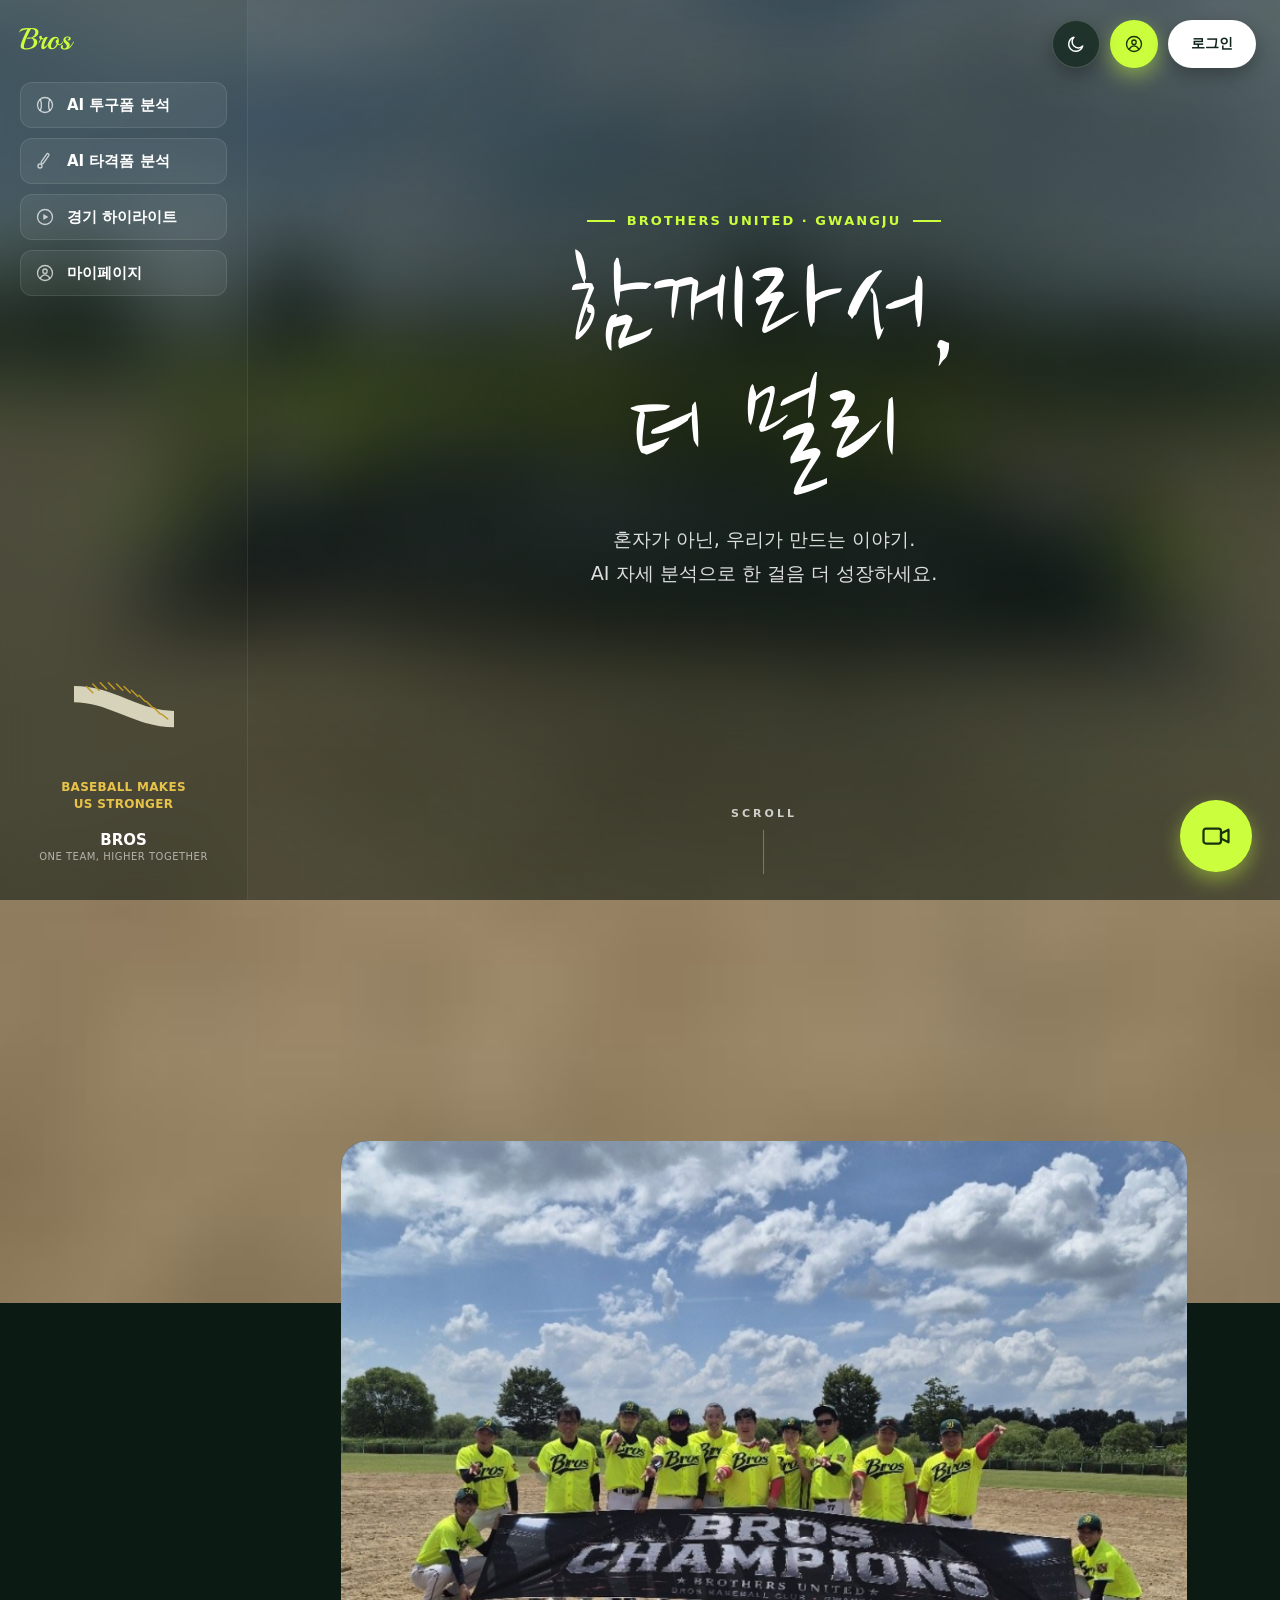
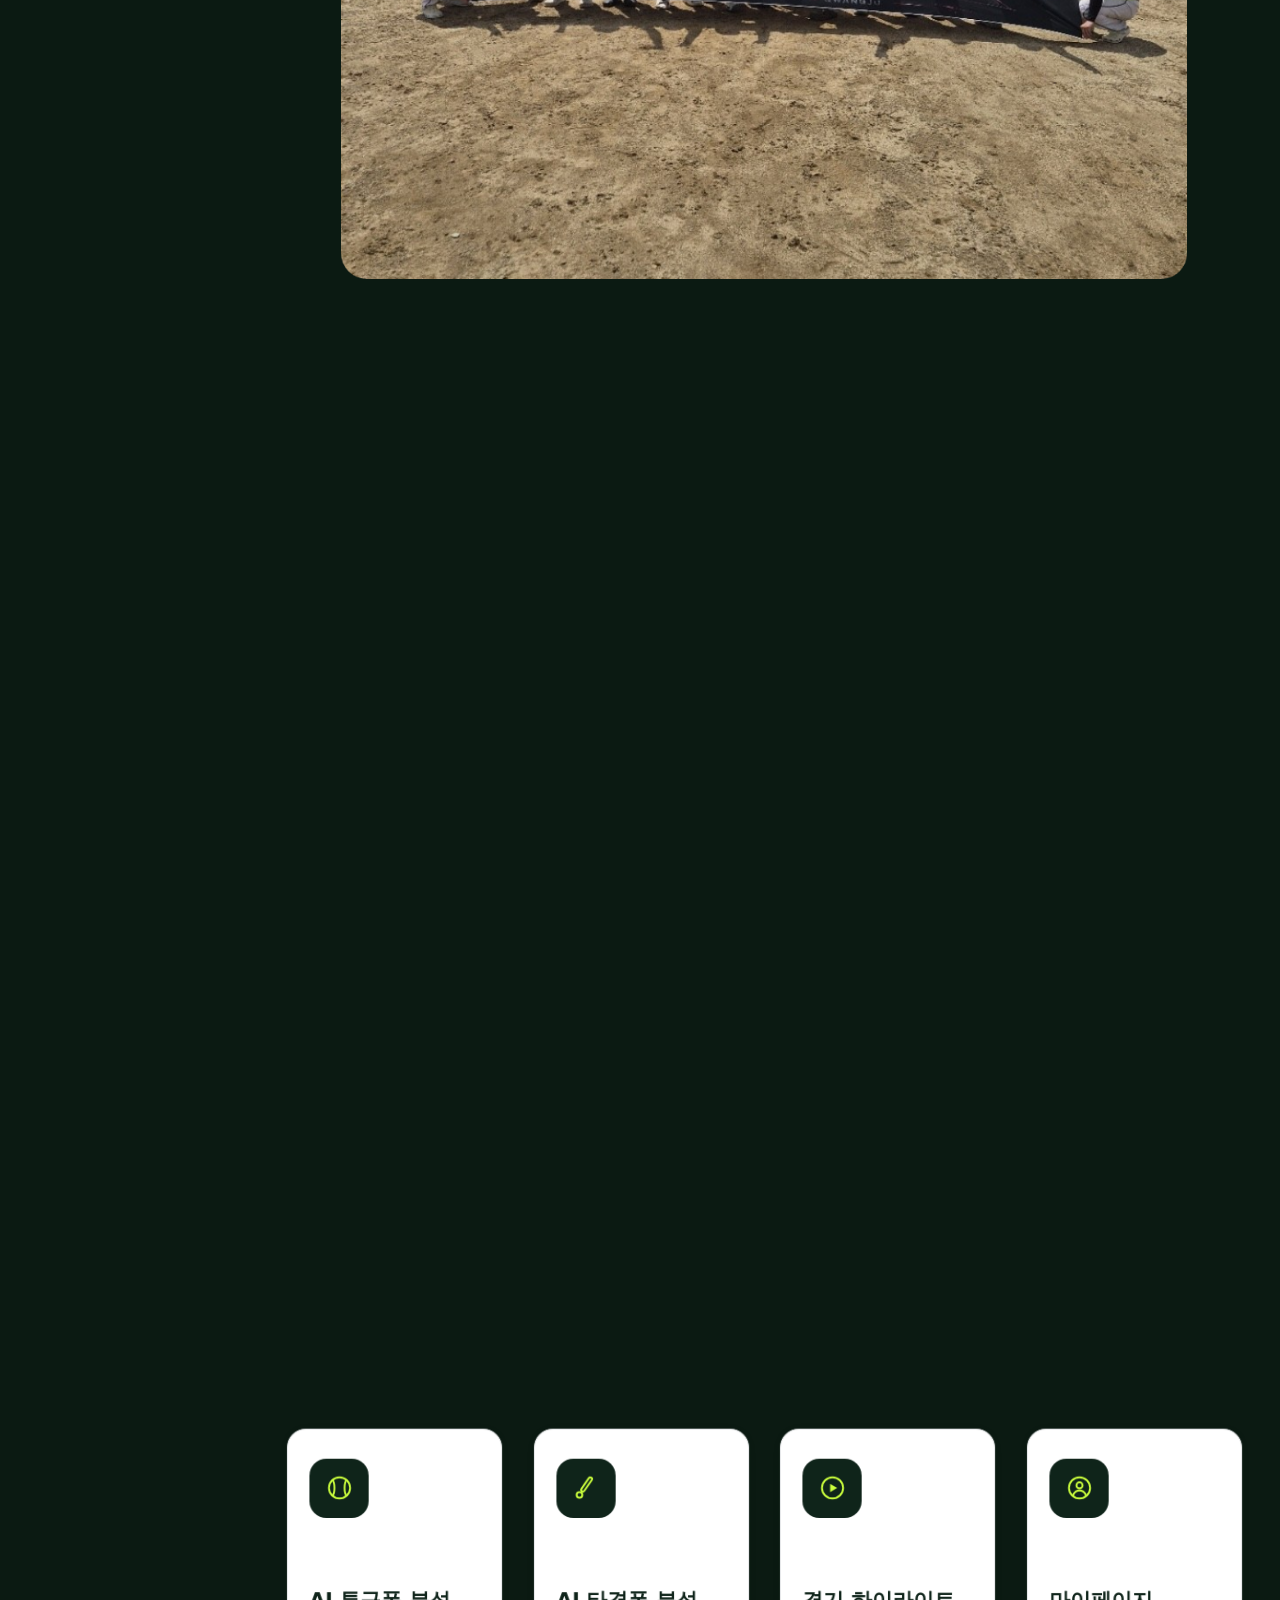
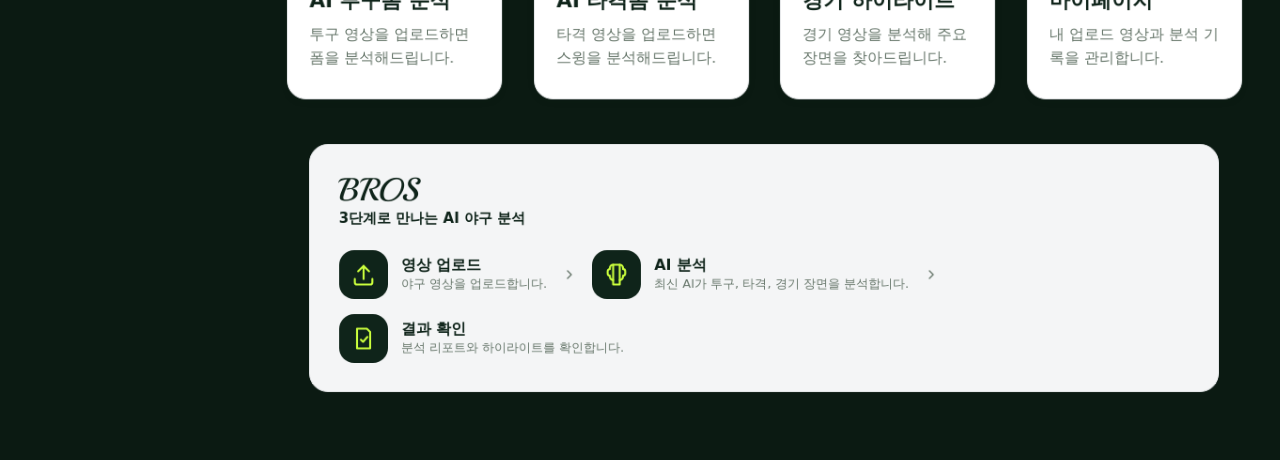
==== commit a907228e: "홈 사이드바를 메인 배경 위 유리 패널로, 메뉴 hover 떠오름 효과, 슬로건 문구 수정 - 홈(body.page-home)은 팀 사진 배경을 페이지 전체에 고정해 사이드바 뒤까" ====
--- a/web/Frontend/index.html
+++ b/web/Frontend/index.html
@@ -19,7 +19,7 @@
   <link href="https://fonts.googleapis.com/css2?family=Playball&family=Black+Han+Sans&family=Gaegu:wght@700&family=Nanum+Brush+Script&display=swap" rel="stylesheet" />
   <link rel="stylesheet" href="./css/style.css" />
 </head>
-<body>
+<body class="page-home">
   <div class="app">
     <div class="overlay" id="overlay"></div>
 
@@ -84,7 +84,7 @@
               <span class="home-hero__eyebrow-line home-hero__eyebrow-line--end" aria-hidden="true"></span>
             </p>
             <h1 class="home-hero__title" data-write data-write-step="0.18">함께라서,<br />더 멀리</h1>
-            <p class="home-hero__desc" data-write data-write-step="0.035">야구는 혼자가 아닌, 우리가 만드는 이야기.<br />AI 자세 분석으로 한 걸음 더 성장하세요.</p>
+            <p class="home-hero__desc" data-write data-write-step="0.035">혼자가 아닌, 우리가 만드는 이야기.<br />AI 자세 분석으로 한 걸음 더 성장하세요.</p>
           </div>
         </div>
         <a href="#homeTeam" class="home-hero__scroll" aria-label="아래로 스크롤">
--- a/web/Frontend/css/style.css
+++ b/web/Frontend/css/style.css
@@ -956,6 +956,82 @@
   }
 }
 
+/* ===== 홈: 사이드바 뒤까지 메인 배경이 이어지게 (index.html body.page-home) =====
+   팀 사진 배경을 페이지 전체에 고정으로 깔고, 사이드바는 반투명 유리 패널 + 메뉴는 카드처럼 떠오르는 효과 */
+body.page-home {
+  background: #0b1a12 url("../assets/images/hero-team-bg.jpg") center / cover no-repeat fixed;
+}
+
+.page-home .home-hero {
+  background: transparent;
+}
+
+.page-home .home-hero__backdrop {
+  display: none;
+}
+
+.page-home .sidebar {
+  background: rgba(8, 20, 13, 0.55);
+  border-right-color: rgba(255, 255, 255, 0.08);
+  backdrop-filter: blur(16px);
+  -webkit-backdrop-filter: blur(16px);
+}
+
+.page-home .sidebar .logo__text {
+  color: #cbff3d;
+}
+
+.page-home .sidebar__nav {
+  gap: 10px;
+}
+
+.page-home .nav-item {
+  color: #ffffff;
+  background: rgba(255, 255, 255, 0.06);
+  border: 1px solid rgba(255, 255, 255, 0.1);
+  transition: transform 0.25s cubic-bezier(0.2, 0.7, 0.2, 1), background 0.2s ease, border-color 0.2s ease,
+    box-shadow 0.25s ease;
+}
+
+.page-home .nav-item__icon {
+  color: rgba(255, 255, 255, 0.7);
+}
+
+.page-home .nav-item:hover {
+  transform: translateY(-4px);
+  background: rgba(255, 255, 255, 0.12);
+  border-color: #cbff3d;
+  box-shadow: 0 12px 24px rgba(0, 0, 0, 0.35);
+}
+
+.page-home .nav-item:hover .nav-item__icon {
+  color: #cbff3d;
+}
+
+.page-home .sidebar__tagline {
+  color: #e8c34a;
+}
+
+.page-home .sidebar__brand-logo {
+  color: #ffffff;
+}
+
+.page-home .sidebar__brand-sub {
+  color: rgba(255, 255, 255, 0.6);
+}
+
+.page-home .sidebar__close {
+  background: rgba(255, 255, 255, 0.12);
+  border-color: rgba(255, 255, 255, 0.3);
+  color: #ffffff;
+}
+
+@media (prefers-reduced-motion: reduce) {
+  .page-home .nav-item:hover {
+    transform: none;
+  }
+}
+
 /* ===== 스크롤 위치에 연동되는 등장/퇴장 효과 (js/main.js initScrollReveal) =====
    --p(보이는 정도 0~1), --ty(세로 이동 px) 를 JS 가 스크롤마다 계산. 휠 한 칸씩 끊겨 움직이지 않게 짧은 전환을 둠.
    transform 대신 translate/scale 속성을 써서 카드 hover 의 transform 효과와 따로 동작함. */
@@ -1361,29 +1437,6 @@
   height: 16px;
   color: var(--muted);
   flex-shrink: 0;
-}
-
-/* ===== 페이지 푸터 ===== */
-.page-footer {
-  display: flex;
-  align-items: center;
-  justify-content: space-between;
-  flex-wrap: wrap;
-  gap: 10px;
-  padding-top: 20px;
-  border-top: 1px solid var(--border);
-  font-size: 12px;
-  color: var(--muted);
-}
-
-.page-footer span:first-child {
-  font-weight: 800;
-  color: var(--navy);
-}
-
-.page-footer nav {
-  display: flex;
-  gap: 16px;
 }
 
 /* ===== FAB (클릭하면 위로 메뉴 2개가 펼쳐지는 플로팅 버튼) ===== */
@@ -2799,108 +2852,146 @@
   display: none;
 }
 
-/* ② 영상/분석 정보 */
-.report-info {
-  display: grid;
-  grid-template-columns: repeat(6, minmax(0, 1fr));
-  gap: 10px;
-}
-
-.report-info__item {
-  display: flex;
-  flex-direction: column;
-  gap: 4px;
-  padding: 14px;
+/* ① 영상 바로 아래 동작 단계 구간 바 (영상 전체 길이 기준, 누르면 그 시점으로 이동) */
+.phase-chapters {
+  padding: 12px 14px 14px;
   border-radius: var(--radius-md);
   background: var(--bg);
   border: 1px solid var(--border);
 }
 
-.report-info__label {
-  font-size: 12px;
-  color: var(--muted);
-  font-weight: 600;
-}
-
-.report-info__value {
-  font-size: 15px;
+.phase-chapters__head {
+  display: flex;
+  justify-content: space-between;
+  align-items: baseline;
+  flex-wrap: wrap;
+  gap: 4px 12px;
+}
+
+.phase-chapters__title {
+  font-size: 13px;
   font-weight: 800;
   color: var(--navy);
-  font-variant-numeric: tabular-nums;
-}
-
-/* ③ 동작 단계 타임라인 (구간 길이 = 실제 시간 비율, 누르면 영상 이동) */
-.phase-timeline {
-  overflow-x: auto;
-  padding-bottom: 4px;
-}
-
-.phase-timeline__track {
+}
+
+.phase-chapters__now {
+  font-size: 12.5px;
+  font-weight: 700;
+  color: var(--muted);
+}
+
+.phase-chapters__track {
   position: relative;
-  display: flex;
-  gap: 4px;
-  min-width: 640px;
-}
-
-.phase-seg {
-  flex: 1 1 0;
-  min-width: 0;
-  display: flex;
-  flex-direction: column;
-  gap: 4px;
-  padding: 12px 10px;
+  height: 40px;
+  margin-top: 10px;
+  border-radius: 10px;
+  background: var(--white);
   border: 1px solid var(--border);
-  border-radius: 12px;
-  background: var(--bg);
-  color: var(--navy);
-  text-align: left;
+  overflow: hidden;
+}
+
+.phase-chapter {
+  position: absolute;
+  top: 0;
+  bottom: 0;
+  padding: 0 6px;
+  border: none;
+  border-right: 2px solid var(--white);
+  background: var(--red-soft);
+  color: var(--navy);
   cursor: pointer;
-}
-
-.phase-seg:disabled {
+  transition: background 0.15s ease;
+}
+
+.phase-chapter:nth-child(even) {
+  background: var(--green-soft);
+}
+
+.phase-chapter:hover {
+  background: var(--neon);
+  color: var(--neon-ink);
+}
+
+.phase-chapter:disabled {
   cursor: default;
 }
 
-.phase-seg__label {
-  font-size: 12px;
+.phase-chapter--active,
+.phase-chapter--active:nth-child(even) {
+  background: var(--cta-bg);
+  color: var(--cta-ink);
+}
+
+.phase-chapter__label {
+  display: block;
+  font-size: 11px;
   font-weight: 800;
-  letter-spacing: 0.3px;
+  letter-spacing: 0.2px;
   white-space: nowrap;
   overflow: hidden;
   text-overflow: ellipsis;
 }
 
-.phase-seg__time {
-  font-size: 11.5px;
+/* 막대 아래 단계 이름 칩 (짧은 구간 이름이 잘리지 않게, 눌러도 이동) */
+.phase-chapters__list {
+  display: flex;
+  flex-wrap: wrap;
+  gap: 6px;
+  margin-top: 10px;
+}
+
+.phase-chip {
+  display: inline-flex;
+  align-items: baseline;
+  gap: 6px;
+  height: 30px;
+  padding: 0 12px;
+  border-radius: 999px;
+  border: 1px solid var(--border);
+  background: var(--white);
+  color: var(--navy);
+  cursor: pointer;
+}
+
+.phase-chip:disabled {
+  cursor: default;
+}
+
+.phase-chip__label {
+  font-size: 12px;
+  font-weight: 800;
+  line-height: 28px;
+}
+
+.phase-chip__time {
+  font-size: 11px;
   color: var(--muted);
   font-variant-numeric: tabular-nums;
-  white-space: nowrap;
-}
-
-.phase-seg--active {
+}
+
+.phase-chip--active {
   background: var(--cta-bg);
   border-color: var(--cta-bg);
   color: var(--cta-ink);
 }
 
-.phase-seg--active .phase-seg__time {
+.phase-chip--active .phase-chip__time {
   color: inherit;
   opacity: 0.8;
 }
 
 /* 영상 재생 위치 표시선 */
-.phase-timeline__playhead {
+.phase-chapters__playhead {
   position: absolute;
-  top: -4px;
-  bottom: -4px;
+  top: 0;
+  bottom: 0;
   width: 2px;
   margin-left: -1px;
-  border-radius: 2px;
   background: var(--gold);
   pointer-events: none;
 }
 
-/* ④ 자세 및 관절 수치 / ⑥ 움직임 수치 카드 (평가 태그 없이 값만) */
+/* ② 자세 및 관절 수치 / ④ 움직임 수치 카드 (평가 태그 없이 값만) */
 .metric-grid {
   display: grid;
   grid-template-columns: repeat(4, minmax(0, 1fr));
@@ -2936,7 +3027,7 @@
   color: var(--muted);
 }
 
-/* ⑤ 동작 연결 분석: 순서 흐름 + 시점 목록 */
+/* ③ 동작 연결 분석: 순서 흐름 + 시점 목록 */
 .sequence-flow-wrap {
   overflow-x: auto;
   padding-bottom: 4px;
@@ -3011,7 +3102,7 @@
   font-variant-numeric: tabular-nums;
 }
 
-/* ⑦ 이전 분석 비교 표 (변화는 부호만, 좋고 나쁨을 뜻하는 색은 쓰지 않음) */
+/* ⑤ 이전 분석 비교 표 (변화는 부호만, 좋고 나쁨을 뜻하는 색은 쓰지 않음) */
 .compare-table-wrap {
   overflow-x: auto;
   margin-top: 12px;
@@ -3049,7 +3140,7 @@
   font-weight: 800;
 }
 
-/* ⑧ 분석 안내 (경고창이 아닌 차분한 정보 박스) */
+/* ⑥ 분석 안내 (경고창이 아닌 차분한 정보 박스) */
 .report-notice {
   display: flex;
   gap: 10px;
@@ -3075,12 +3166,8 @@
   color: var(--muted);
 }
 
-/* 태블릿: 정보 3열, 수치 3열 */
+/* 태블릿: 수치 3열 */
 @media (max-width: 1100px) {
-  .report-info {
-    grid-template-columns: repeat(3, minmax(0, 1fr));
-  }
-
   .metric-grid {
     grid-template-columns: repeat(3, minmax(0, 1fr));
   }
@@ -3097,11 +3184,8 @@
   }
 }
 
-/* 폰: 정보 2열, 수치 2열(아주 좁으면 1열), 카드 설명은 번호 아래로 */
+/* 폰: 수치 2열(아주 좁으면 1열), 카드 설명은 번호 아래로 */
 @media (max-width: 640px) {
-  .report-info {
-    grid-template-columns: repeat(2, minmax(0, 1fr));
-  }
 
   .report-card__desc {
     margin-left: 0;
@@ -3111,9 +3195,6 @@
     font-size: 21px;
   }
 
-  .phase-timeline__track {
-    min-width: 560px;
-  }
 }
 
 @media (max-width: 380px) {
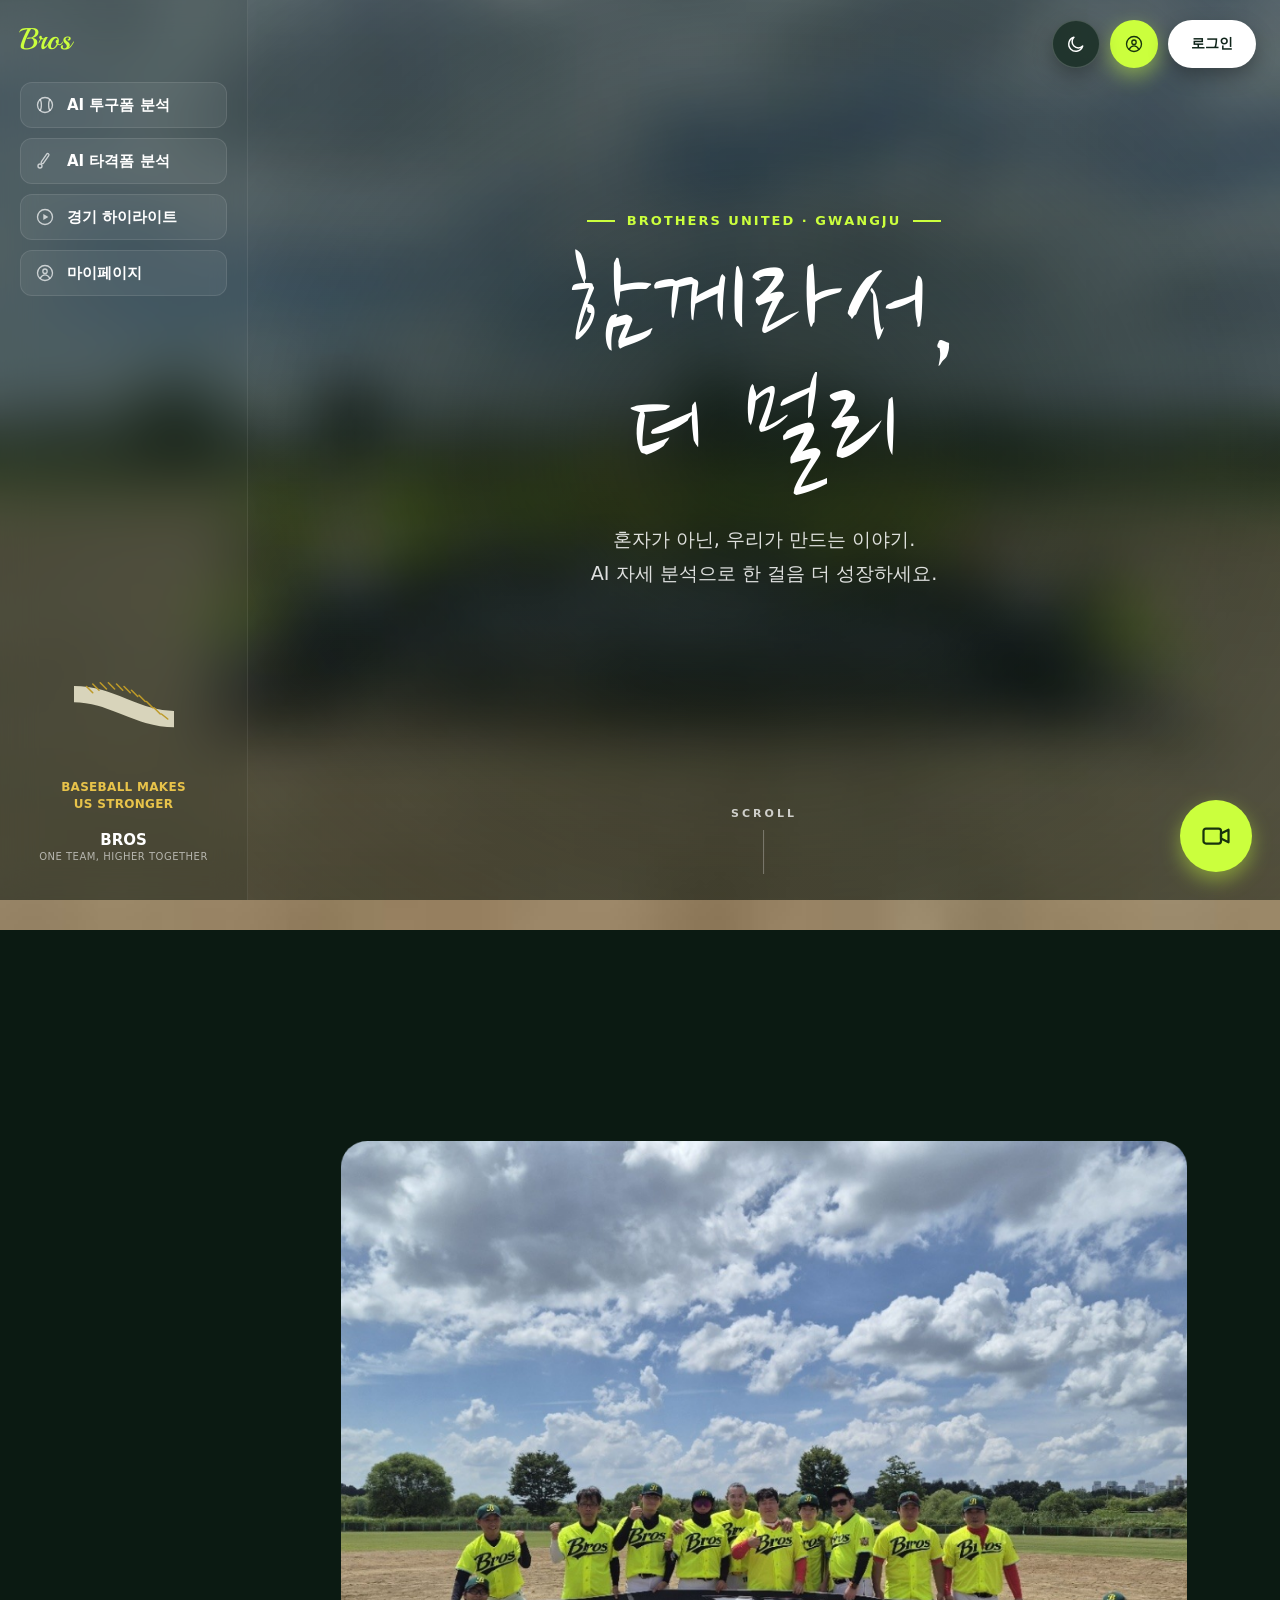
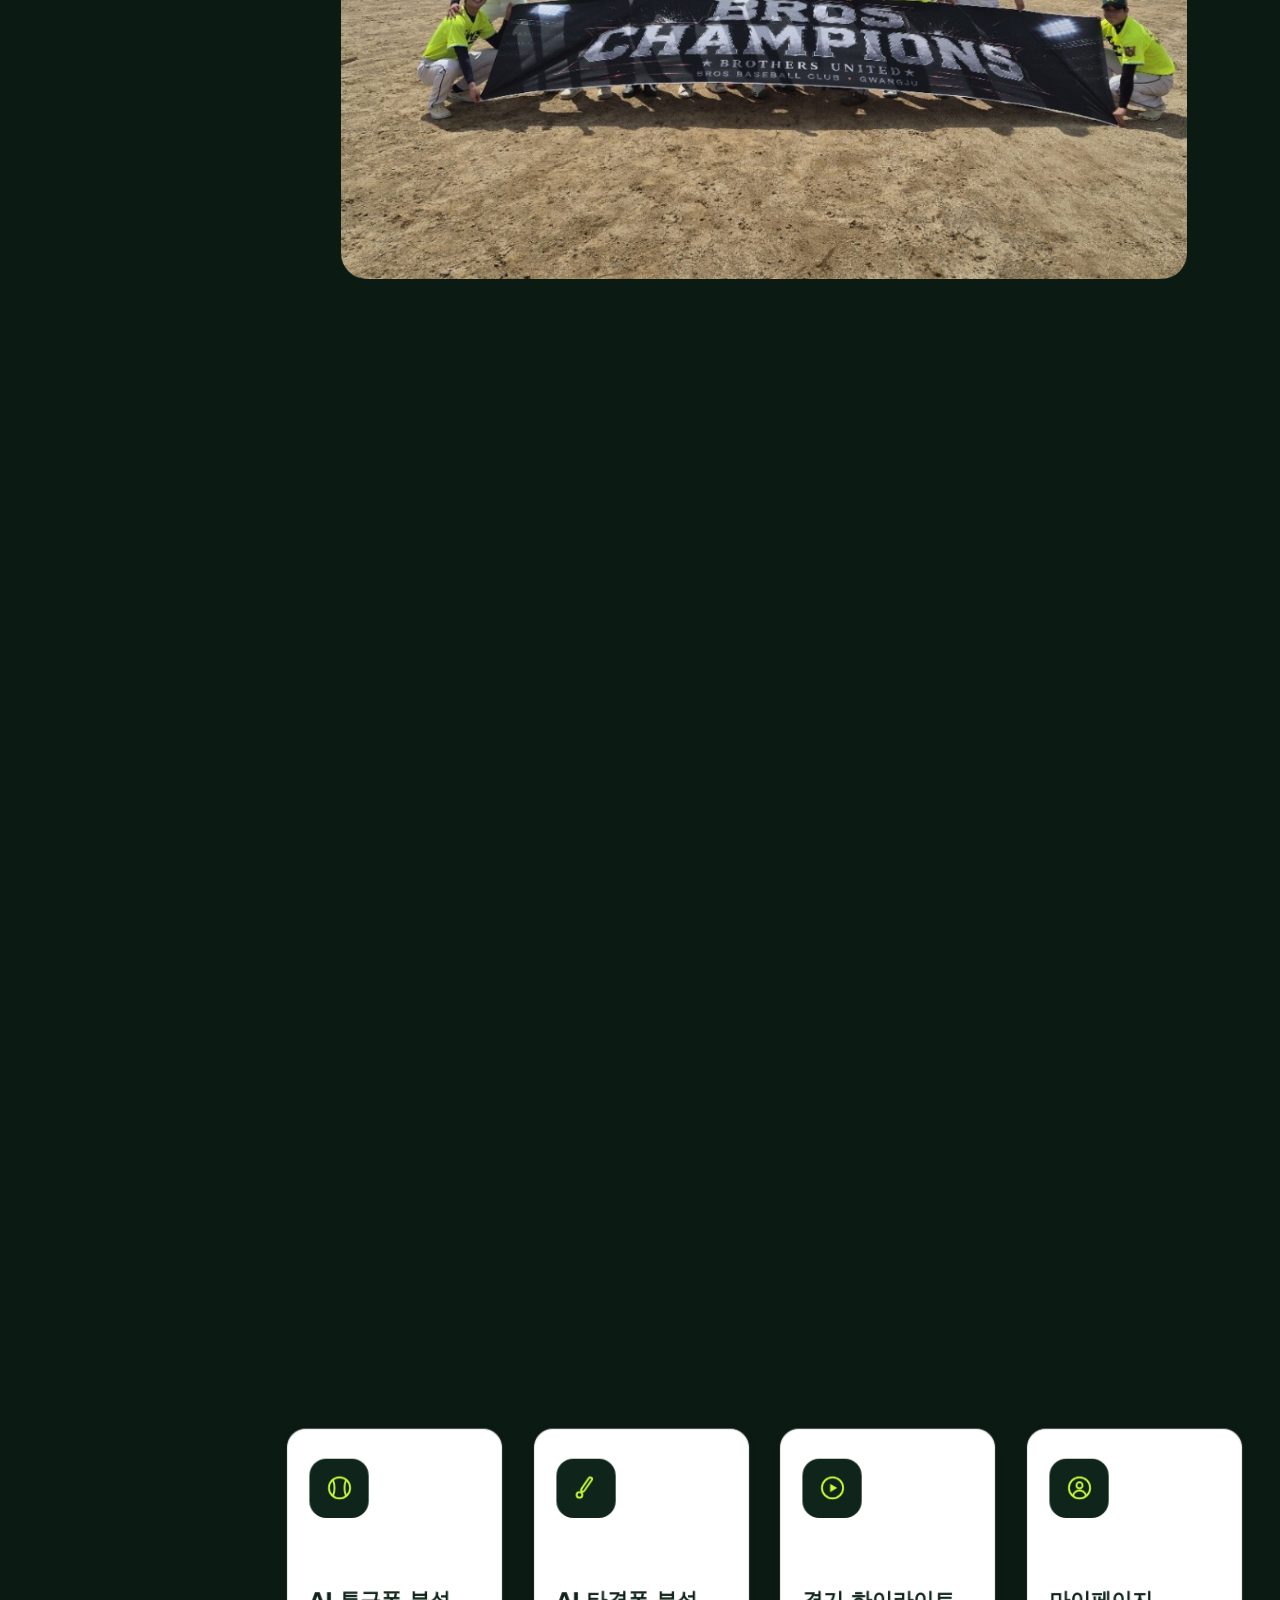
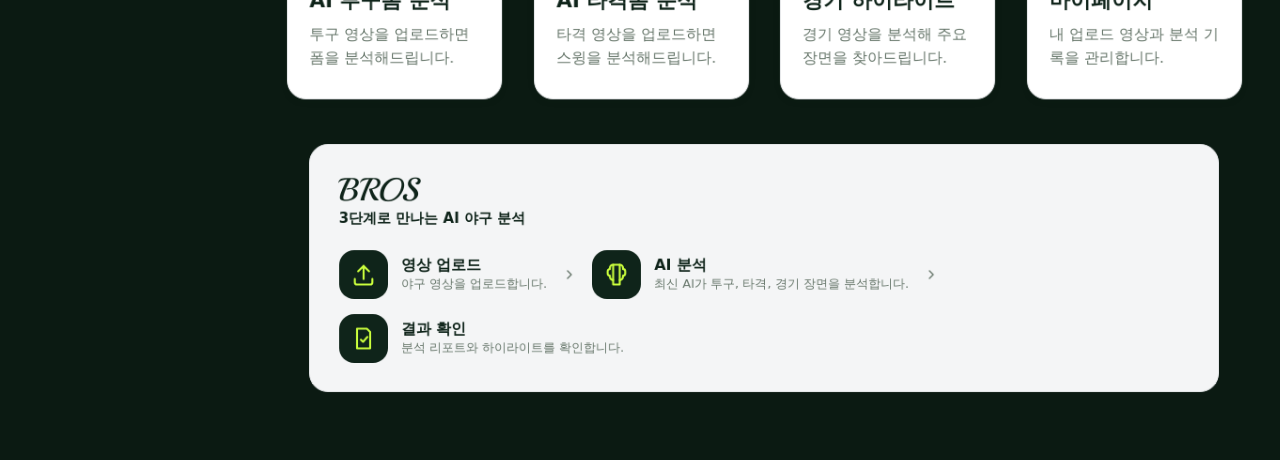
==== commit e38d4def: "홈 팀 사진을 더 큰 가로 사진(1280x960)으로 교체 - 기존 960x1280 세로 사진 → 1280x960 가로 사진 (파란 하늘 + 운동장), 가로로 꽉 채워도 덜 확대됨" ====
--- a/web/Frontend/index.html
+++ b/web/Frontend/index.html
@@ -93,10 +93,10 @@
         </a>
       </section>
 
-      <!-- 장면 1: 팀 전체 사진이 아래에서 올라와 가로로 화면을 꽉 채움 (콘텐츠 여백 밖, 좌우 끝까지) -->
+      <!-- 장면 1: 팀 전체 사진(1280x960 가로 사진)이 아래에서 올라와 가로로 화면을 꽉 채움 (콘텐츠 여백 밖, 좌우 끝까지) -->
       <section class="home-scene home-scene--team" id="homeTeam">
         <figure class="home-team-photo" data-reveal>
-          <img src="./assets/images/hero-team.jpg" width="960" height="1280" loading="lazy" alt="BROS 야구단 선수들이 CHAMPIONS 현수막을 들고 찍은 단체 사진" />
+          <img src="./assets/images/hero-team.jpg" width="1280" height="960" loading="lazy" alt="BROS 야구단 선수들이 CHAMPIONS 현수막을 들고 찍은 단체 사진" />
         </figure>
       </section>
 
--- a/web/Frontend/css/style.css
+++ b/web/Frontend/css/style.css
@@ -250,9 +250,12 @@
   gap: 12px;
   padding: 12px 14px;
   border-radius: 12px;
+  border: 1px solid transparent; /* hover 때 테두리가 생겨도 크기가 흔들리지 않게 */
   font-weight: 600;
   font-size: 15px;
   color: var(--navy);
+  transition: transform 0.25s cubic-bezier(0.2, 0.7, 0.2, 1), background 0.2s ease, border-color 0.2s ease,
+    box-shadow 0.25s ease;
 }
 
 .nav-item__icon {
@@ -262,8 +265,22 @@
   color: var(--muted);
 }
 
+/* 모든 페이지 공통: 카드처럼 마우스를 올리면 살짝 떠오름 */
 .nav-item:hover {
   background: var(--bg);
+  transform: translateY(-4px);
+  border-color: var(--neon);
+  box-shadow: 0 10px 20px rgba(var(--shadow-rgb), 0.12);
+}
+
+.nav-item:hover .nav-item__icon {
+  color: var(--navy);
+}
+
+@media (prefers-reduced-motion: reduce) {
+  .nav-item:hover {
+    transform: none;
+  }
 }
 
 .nav-item--active {
@@ -852,8 +869,8 @@
   width: 100%;
   height: 100%;
   object-fit: cover;
-  /* 가로로 넓게 자르면 위 하늘/아래 흙바닥이 잘리므로, 선수와 현수막이 가운데 오게 */
-  object-position: center 52%;
+  /* 화면이 사진보다 가로로 길면 위아래가 잘리므로, 선수와 현수막이 가운데 오게 */
+  object-position: center 58%;
 }
 
 /* 팀 사진: 스크롤해서 들어올수록 작은 카드(82%, 둥근 모서리) → 화면 가득(100%, 각진 모서리)으로 커짐 */
@@ -988,9 +1005,7 @@
 .page-home .nav-item {
   color: #ffffff;
   background: rgba(255, 255, 255, 0.06);
-  border: 1px solid rgba(255, 255, 255, 0.1);
-  transition: transform 0.25s cubic-bezier(0.2, 0.7, 0.2, 1), background 0.2s ease, border-color 0.2s ease,
-    box-shadow 0.25s ease;
+  border-color: rgba(255, 255, 255, 0.1);
 }
 
 .page-home .nav-item__icon {
@@ -998,7 +1013,6 @@
 }
 
 .page-home .nav-item:hover {
-  transform: translateY(-4px);
   background: rgba(255, 255, 255, 0.12);
   border-color: #cbff3d;
   box-shadow: 0 12px 24px rgba(0, 0, 0, 0.35);
@@ -1024,12 +1038,6 @@
   background: rgba(255, 255, 255, 0.12);
   border-color: rgba(255, 255, 255, 0.3);
   color: #ffffff;
-}
-
-@media (prefers-reduced-motion: reduce) {
-  .page-home .nav-item:hover {
-    transform: none;
-  }
 }
 
 /* ===== 스크롤 위치에 연동되는 등장/퇴장 효과 (js/main.js initScrollReveal) =====
@@ -1064,10 +1072,10 @@
     padding: 32px 0;
   }
 
-  /* 폰: 사진 비율(3:4) 그대로 화면 폭을 꽉 채움 (원본보다 작게 표시되어 선명함) */
+  /* 폰: 사진 비율(4:3) 그대로 화면 폭을 꽉 채움 (원본보다 작게 표시되어 선명함) */
   .home-team-photo {
     height: auto;
-    aspect-ratio: 3 / 4;
+    aspect-ratio: 4 / 3;
   }
 }
 
@@ -2238,7 +2246,8 @@
 }
 
 /* 관리자에게만 보이는 "회원 승인 관리" 링크 (버튼 모양은 로그아웃과 동일) */
-.profile-card__admin {
+.profile-card__admin,
+.profile-card__link {
   display: inline-flex;
   align-items: center;
   text-decoration: none;
@@ -2852,9 +2861,10 @@
   display: none;
 }
 
-/* ① 영상 바로 아래 동작 단계 구간 바 (영상 전체 길이 기준, 누르면 그 시점으로 이동) */
+/* ① 영상 바로 아래 동작 단계 타임라인 (js/report.js renderPhaseChapters)
+   가는 줄 = 영상 전체 길이(기본 탐색바와 같은 축), 눈금 = 각 단계 시작, 아래 = 단계 이름 한 줄 */
 .phase-chapters {
-  padding: 12px 14px 14px;
+  padding: 14px 16px 12px;
   border-radius: var(--radius-md);
   background: var(--bg);
   border: 1px solid var(--border);
@@ -2880,118 +2890,190 @@
   color: var(--muted);
 }
 
-.phase-chapters__track {
+/* 가는 타임라인 (위아래 여백을 넉넉히 둬서 누르기 쉽게) */
+.phase-line {
   position: relative;
-  height: 40px;
-  margin-top: 10px;
-  border-radius: 10px;
-  background: var(--white);
-  border: 1px solid var(--border);
+  margin: 14px 0 6px;
+  padding: 9px 0;
+  cursor: pointer;
+}
+
+.phase-line--static {
+  cursor: default;
+}
+
+.phase-line__rail {
+  position: relative;
+  height: 6px;
+  border-radius: 999px;
+  background: var(--border);
   overflow: hidden;
 }
 
-.phase-chapter {
+.phase-line__progress {
   position: absolute;
   top: 0;
   bottom: 0;
-  padding: 0 6px;
-  border: none;
-  border-right: 2px solid var(--white);
-  background: var(--red-soft);
-  color: var(--navy);
-  cursor: pointer;
-  transition: background 0.15s ease;
-}
-
-.phase-chapter:nth-child(even) {
-  background: var(--green-soft);
-}
-
-.phase-chapter:hover {
+  left: 0;
+  width: 0;
   background: var(--neon);
-  color: var(--neon-ink);
-}
-
-.phase-chapter:disabled {
-  cursor: default;
-}
-
-.phase-chapter--active,
-.phase-chapter--active:nth-child(even) {
-  background: var(--cta-bg);
-  color: var(--cta-ink);
-}
-
-.phase-chapter__label {
-  display: block;
-  font-size: 11px;
-  font-weight: 800;
-  letter-spacing: 0.2px;
-  white-space: nowrap;
-  overflow: hidden;
-  text-overflow: ellipsis;
-}
-
-/* 막대 아래 단계 이름 칩 (짧은 구간 이름이 잘리지 않게, 눌러도 이동) */
-.phase-chapters__list {
-  display: flex;
-  flex-wrap: wrap;
-  gap: 6px;
-  margin-top: 10px;
-}
-
-.phase-chip {
-  display: inline-flex;
-  align-items: baseline;
-  gap: 6px;
-  height: 30px;
-  padding: 0 12px;
-  border-radius: 999px;
-  border: 1px solid var(--border);
-  background: var(--white);
-  color: var(--navy);
-  cursor: pointer;
-}
-
-.phase-chip:disabled {
-  cursor: default;
-}
-
-.phase-chip__label {
-  font-size: 12px;
-  font-weight: 800;
-  line-height: 28px;
-}
-
-.phase-chip__time {
-  font-size: 11px;
-  color: var(--muted);
-  font-variant-numeric: tabular-nums;
-}
-
-.phase-chip--active {
-  background: var(--cta-bg);
-  border-color: var(--cta-bg);
-  color: var(--cta-ink);
-}
-
-.phase-chip--active .phase-chip__time {
-  color: inherit;
-  opacity: 0.8;
-}
-
-/* 영상 재생 위치 표시선 */
-.phase-chapters__playhead {
+}
+
+/* 지금 재생 중인 단계의 구간 */
+.phase-line__range {
   position: absolute;
   top: 0;
   bottom: 0;
+  background: var(--navy);
+  opacity: 0.25;
+}
+
+.phase-line__knob {
+  position: absolute;
+  top: 50%;
+  width: 14px;
+  height: 14px;
+  margin: -7px 0 0 -7px;
+  border-radius: 50%;
+  background: var(--neon);
+  border: 2px solid var(--navy);
+  pointer-events: none;
+}
+
+/* 단계 시작 눈금 (보이는 건 가는 선, 누르는 범위는 넓게) */
+.phase-tick {
+  position: absolute;
+  top: 0;
+  bottom: 0;
+  width: 16px;
+  margin-left: -8px;
+  padding: 0;
+  border: none;
+  background: none;
+  cursor: pointer;
+}
+
+.phase-tick::before {
+  content: "";
+  position: absolute;
+  left: 50%;
+  top: 3px;
+  bottom: 3px;
   width: 2px;
   margin-left: -1px;
-  background: var(--gold);
-  pointer-events: none;
-}
-
-/* ② 자세 및 관절 수치 / ④ 움직임 수치 카드 (평가 태그 없이 값만) */
+  border-radius: 2px;
+  background: var(--muted);
+}
+
+.phase-tick--passed::before {
+  background: var(--navy);
+}
+
+.phase-tick:disabled {
+  cursor: default;
+}
+
+/* 단계 이름 한 줄: 세트 › 레그 리프트 › … (폰에서는 가로 스크롤) */
+.phase-steps-wrap {
+  position: relative; /* 단계 버튼 offsetLeft 기준 (지금 단계 자동 스크롤) */
+  overflow-x: auto;
+  scrollbar-width: none;
+  /* 양끝을 살짝 흐리게 해서 옆으로 더 있다는 걸 보여줌 */
+  -webkit-mask-image: linear-gradient(90deg, transparent 0, #000 12px, #000 calc(100% - 12px), transparent 100%);
+  mask-image: linear-gradient(90deg, transparent 0, #000 12px, #000 calc(100% - 12px), transparent 100%);
+}
+
+.phase-steps-wrap::-webkit-scrollbar {
+  display: none;
+}
+
+.phase-steps {
+  display: flex;
+  align-items: center;
+  margin: 0;
+  padding: 0 8px;
+  list-style: none;
+  min-width: max-content;
+}
+
+.phase-steps__item {
+  display: flex;
+  align-items: center;
+}
+
+.phase-steps__item + .phase-steps__item::before {
+  content: "›";
+  margin: 0 4px;
+  color: var(--muted);
+  font-weight: 700;
+}
+
+.phase-step {
+  display: inline-flex;
+  align-items: baseline;
+  gap: 5px;
+  padding: 6px 10px;
+  border: none;
+  border-radius: 999px;
+  background: none;
+  color: var(--muted);
+  cursor: pointer;
+  white-space: nowrap;
+}
+
+.phase-step:disabled {
+  cursor: default;
+}
+
+.phase-step:not(:disabled):hover {
+  background: var(--white);
+  color: var(--navy);
+}
+
+.phase-step__label {
+  font-size: 12.5px;
+  font-weight: 800;
+}
+
+.phase-step__time {
+  font-size: 11px;
+  font-variant-numeric: tabular-nums;
+  opacity: 0.8;
+}
+
+.phase-step--done {
+  color: var(--navy);
+}
+
+.phase-step--active {
+  background: var(--cta-bg);
+  color: var(--cta-ink);
+}
+
+.phase-step--active:not(:disabled):hover {
+  background: var(--cta-bg);
+  color: var(--cta-ink);
+}
+
+/* ② 자세 및 움직임 수치: 관절 각도 / 움직임 두 묶음 (평가 태그 없이 값만) */
+.metric-group + .metric-group {
+  margin-top: 24px;
+}
+
+.metric-group__title {
+  margin: 0 0 10px;
+  font-size: 14px;
+  font-weight: 800;
+  color: var(--navy);
+}
+
+.metric-group__desc {
+  margin: -4px 0 10px;
+  font-size: 12.5px;
+  color: var(--muted);
+}
+
+
 .metric-grid {
   display: grid;
   grid-template-columns: repeat(4, minmax(0, 1fr));
@@ -3027,82 +3109,7 @@
   color: var(--muted);
 }
 
-/* ③ 동작 연결 분석: 순서 흐름 + 시점 목록 */
-.sequence-flow-wrap {
-  overflow-x: auto;
-  padding-bottom: 4px;
-}
-
-.sequence-flow {
-  display: flex;
-  align-items: stretch;
-  gap: 6px;
-  margin: 0;
-  padding: 0;
-  list-style: none;
-  min-width: max-content;
-}
-
-.sequence-flow__step {
-  display: flex;
-  flex-direction: column;
-  align-items: center;
-  gap: 4px;
-  min-width: 92px;
-  padding: 12px 14px;
-  border-radius: 12px;
-  background: var(--bg);
-  border: 1px solid var(--border);
-}
-
-.sequence-flow__label {
-  font-size: 13px;
-  font-weight: 800;
-  color: var(--navy);
-  white-space: nowrap;
-}
-
-.sequence-flow__time {
-  font-size: 12px;
-  color: var(--muted);
-  font-variant-numeric: tabular-nums;
-}
-
-.sequence-flow__arrow {
-  align-self: center;
-  color: var(--muted);
-  font-weight: 700;
-}
-
-.sequence-list {
-  display: grid;
-  grid-template-columns: repeat(2, minmax(0, 1fr));
-  gap: 0 24px;
-  margin: 16px 0 0;
-}
-
-.sequence-list__row {
-  display: flex;
-  justify-content: space-between;
-  gap: 12px;
-  padding: 11px 0;
-  border-bottom: 1px solid var(--border);
-  font-size: 13.5px;
-}
-
-.sequence-list dt {
-  color: var(--muted);
-  font-weight: 600;
-}
-
-.sequence-list dd {
-  margin: 0;
-  font-weight: 800;
-  color: var(--navy);
-  font-variant-numeric: tabular-nums;
-}
-
-/* ⑤ 이전 분석 비교 표 (변화는 부호만, 좋고 나쁨을 뜻하는 색은 쓰지 않음) */
+/* ③ 이전 분석 비교 표 (변화는 부호만, 좋고 나쁨을 뜻하는 색은 쓰지 않음) */
 .compare-table-wrap {
   overflow-x: auto;
   margin-top: 12px;
@@ -3140,7 +3147,7 @@
   font-weight: 800;
 }
 
-/* ⑥ 분석 안내 (경고창이 아닌 차분한 정보 박스) */
+/* 분석 안내 (경고창이 아닌 차분한 정보 박스) */
 .report-notice {
   display: flex;
   gap: 10px;
@@ -3177,10 +3184,6 @@
 @media (max-width: 860px) {
   .metric-grid {
     grid-template-columns: repeat(2, minmax(0, 1fr));
-  }
-
-  .sequence-list {
-    grid-template-columns: 1fr;
   }
 }
 
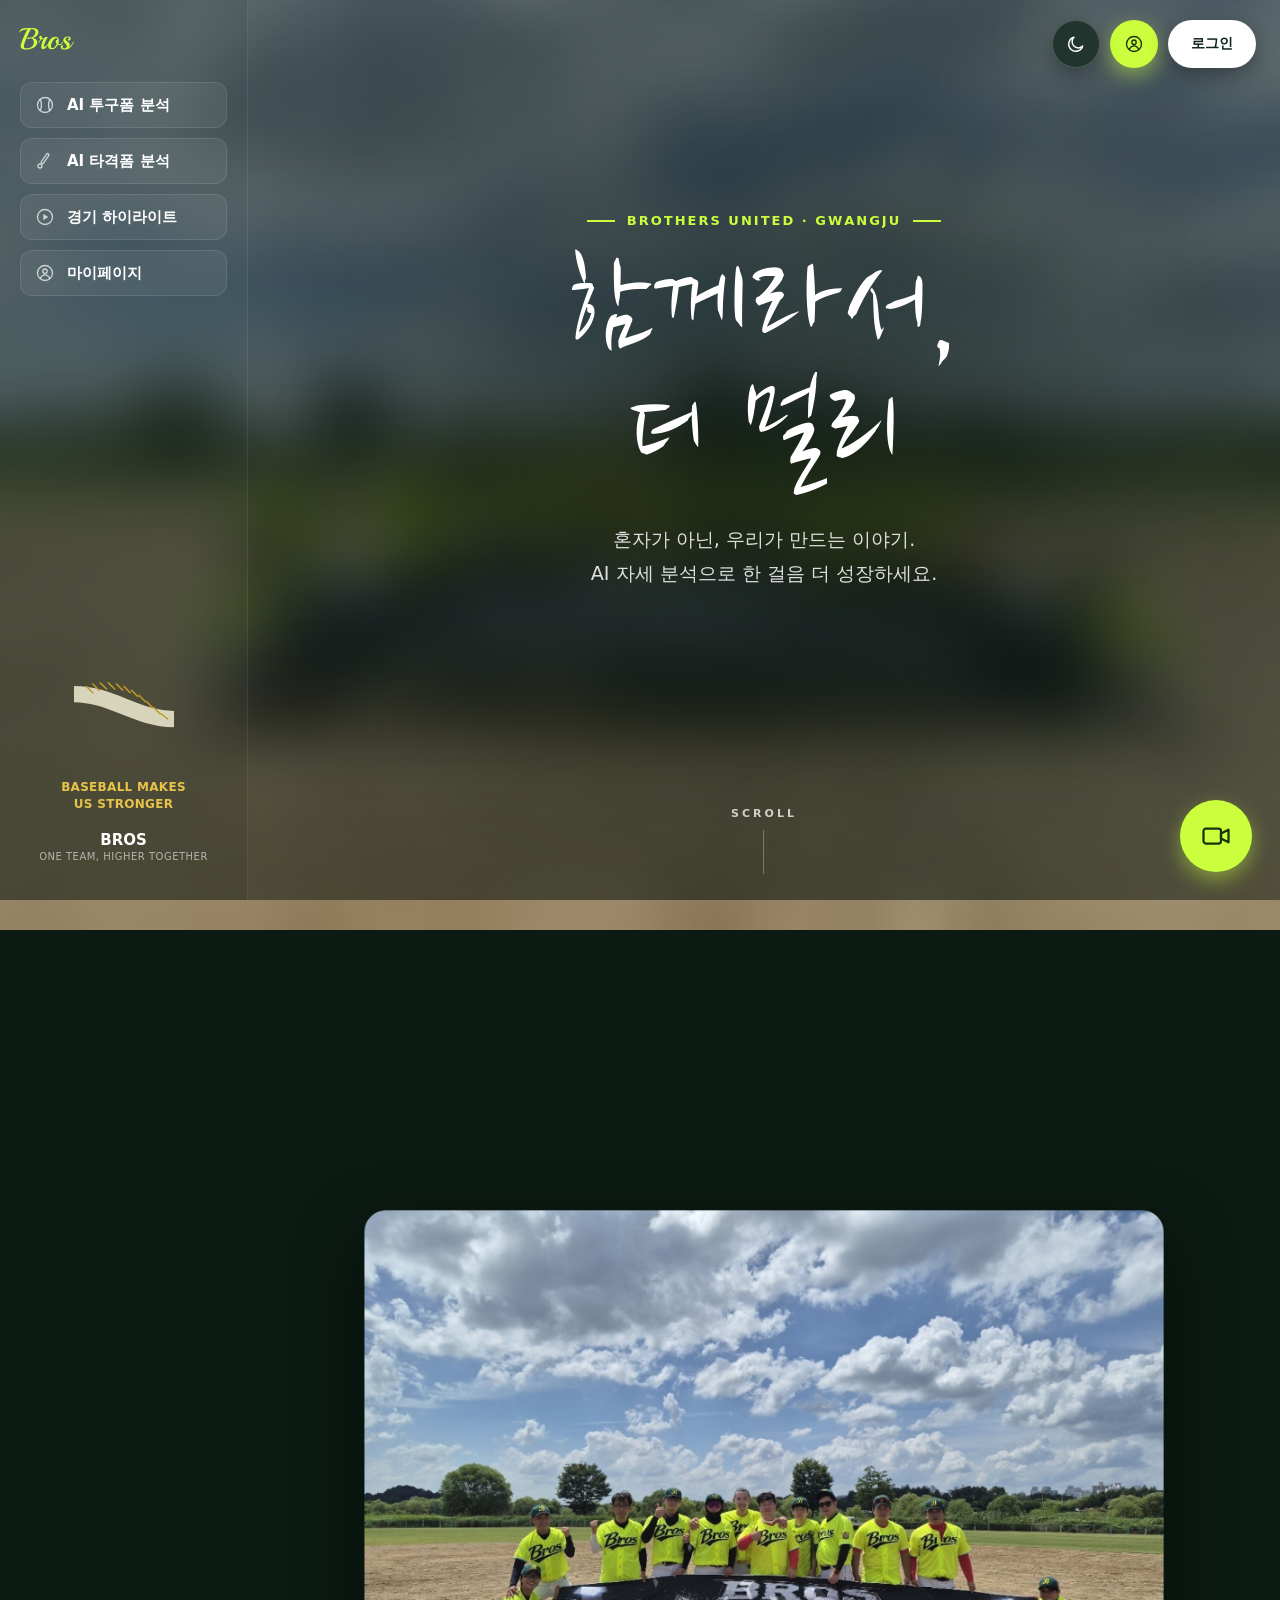
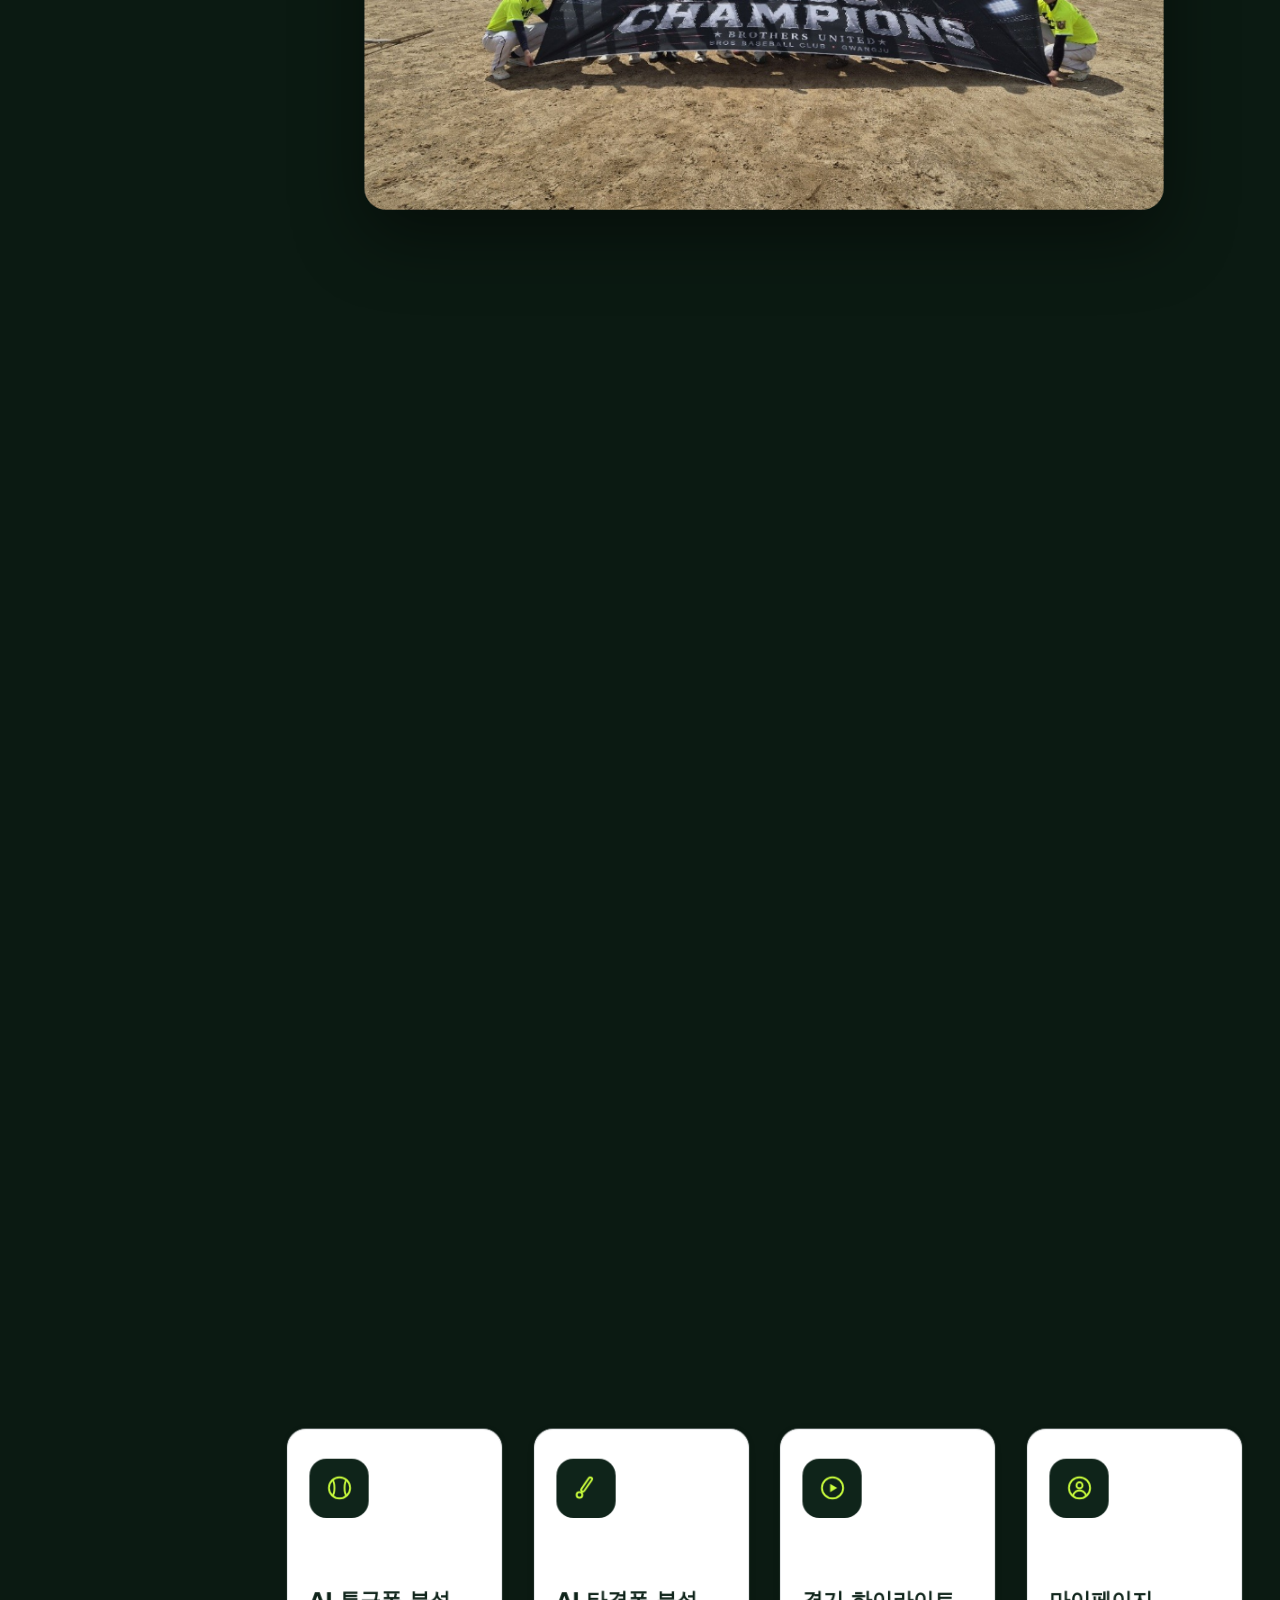
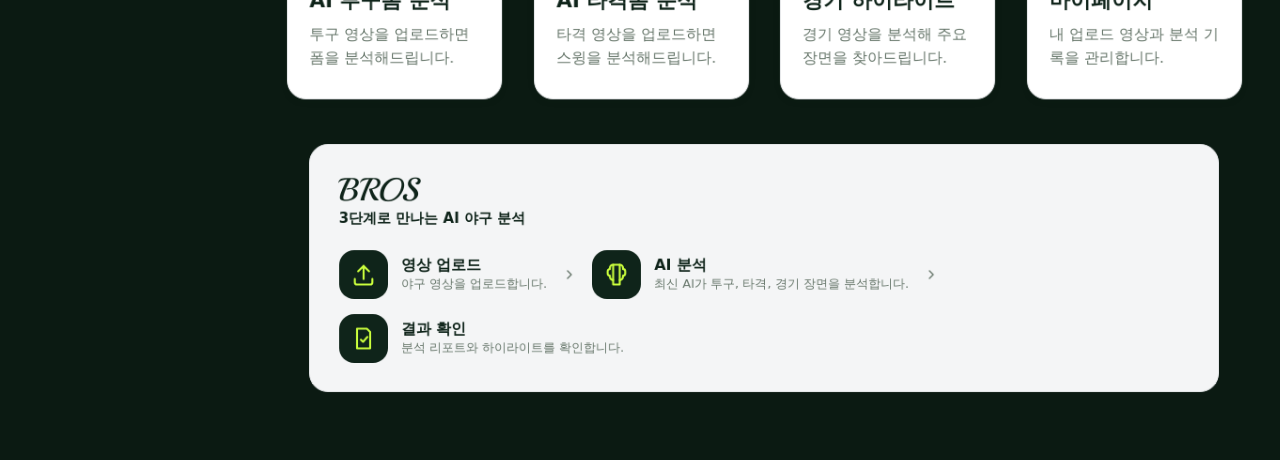
==== commit 79c07b12: "홈 팀 사진을 원본보다 작게 가운데 배치: 위아래·양옆 여백, 둥근 모서리 원본(1280x960)보다 크게 늘어나 흐려지던 문제를 막기 위해 폭 최대 1120px, 화면 높이에 맞" ====
--- a/web/Frontend/index.html
+++ b/web/Frontend/index.html
@@ -93,7 +93,7 @@
         </a>
       </section>
 
-      <!-- 장면 1: 팀 전체 사진(1280x960 가로 사진)이 아래에서 올라와 가로로 화면을 꽉 채움 (콘텐츠 여백 밖, 좌우 끝까지) -->
+      <!-- 장면 1: 팀 전체 사진(1280x960 가로 사진)이 아래에서 올라와 화면 가운데에 놓임 (위아래·양옆 여백) -->
       <section class="home-scene home-scene--team" id="homeTeam">
         <figure class="home-team-photo" data-reveal>
           <img src="./assets/images/hero-team.jpg" width="1280" height="960" loading="lazy" alt="BROS 야구단 선수들이 CHAMPIONS 현수막을 들고 찍은 단체 사진" />
--- a/web/Frontend/css/style.css
+++ b/web/Frontend/css/style.css
@@ -846,22 +846,26 @@
   margin-bottom: 0;
 }
 
-/* 장면 1: 팀 사진. 콘텐츠 여백(.content) 밖에 있어서 좌우 끝까지, 높이는 상단바 아래 한 화면 */
+/* 장면 1: 팀 사진. 상단바 아래 한 화면 가운데에 사진을 두고, 위아래·양옆으로 뒤 배경이 보이게 여백을 둠.
+   원본이 1280x960 이라 그보다 크게 늘리면 흐려지므로 폭은 최대 1120px, 화면 높이에도 맞춰 줄어듦 (사진은 자르지 않고 4:3 그대로) */
 .home-scene--team {
+  /* 위 여백은 떠 있는 상단 버튼(테마/마이페이지/로그인)과 겹치지 않을 만큼 */
+  --team-pad-y: clamp(96px, 13vh, 140px);
   position: relative;
   z-index: 1;
-  display: block;
-  min-height: 0;
-  padding: 0;
+  align-items: center;
+  padding: var(--team-pad-y) 32px;
 }
 
 .home-team-photo {
   margin: 0;
-  width: 100%;
-  height: calc(100vh - var(--topbar-h, 69px));
-  height: calc(100svh - var(--topbar-h, 69px));
+  width: min(100%, 1120px, (100vh - var(--topbar-h, 69px) - 2 * var(--team-pad-y)) * 4 / 3);
+  width: min(100%, 1120px, (100svh - var(--topbar-h, 69px) - 2 * var(--team-pad-y)) * 4 / 3);
+  aspect-ratio: 4 / 3;
   overflow: hidden;
+  border-radius: 24px;
   background: #0b1a12;
+  box-shadow: 0 30px 80px rgba(0, 0, 0, 0.45);
 }
 
 .home-team-photo img {
@@ -869,14 +873,11 @@
   width: 100%;
   height: 100%;
   object-fit: cover;
-  /* 화면이 사진보다 가로로 길면 위아래가 잘리므로, 선수와 현수막이 가운데 오게 */
-  object-position: center 58%;
-}
-
-/* 팀 사진: 스크롤해서 들어올수록 작은 카드(82%, 둥근 모서리) → 화면 가득(100%, 각진 모서리)으로 커짐 */
+}
+
+/* 팀 사진: 스크롤해서 들어올수록 살짝 작은 크기(90%) → 원래 크기로 */
 .reveal-ready .home-team-photo[data-reveal] {
-  scale: calc(0.82 + var(--enter, 1) * 0.18);
-  border-radius: calc((1 - var(--enter, 1)) * 32px);
+  scale: calc(0.9 + var(--enter, 1) * 0.1);
 }
 
 .home-content .hero__eyebrow {
@@ -1072,10 +1073,15 @@
     padding: 32px 0;
   }
 
-  /* 폰: 사진 비율(4:3) 그대로 화면 폭을 꽉 채움 (원본보다 작게 표시되어 선명함) */
+  /* 폰: 사진이 작아서 한 화면을 다 차지하지 않고, 위(상단 버튼 아래)·아래·양옆에 여백만 둠 */
+  .home-scene--team {
+    --team-pad-y: 40px;
+    min-height: 0;
+    padding: 88px 16px var(--team-pad-y);
+  }
+
   .home-team-photo {
-    height: auto;
-    aspect-ratio: 4 / 3;
+    border-radius: 18px;
   }
 }
 
@@ -2011,75 +2017,6 @@
   color: var(--red);
 }
 
-.highlight-main {
-  border-top: 1px solid var(--border);
-  padding-top: 18px;
-}
-
-.highlight-main__frame {
-  position: relative;
-  aspect-ratio: 16 / 9;
-  border-radius: var(--radius-md);
-  background: radial-gradient(circle at 30% 20%, var(--navy-light) 0%, var(--navy) 70%);
-  display: flex;
-  align-items: center;
-  justify-content: center;
-  overflow: hidden;
-}
-
-.highlight-main__tag {
-  position: absolute;
-  top: 12px;
-  left: 12px;
-  font-size: 10.5px;
-  font-weight: 700;
-  letter-spacing: 0.5px;
-  color: var(--neon);
-  background: rgba(0, 0, 0, 0.35);
-  padding: 4px 10px;
-  border-radius: 999px;
-}
-
-.highlight-main__play {
-  width: 56px;
-  height: 56px;
-  border-radius: 999px;
-  border: none;
-  background: rgba(255, 255, 255, 0.95);
-  color: var(--navy);
-  display: flex;
-  align-items: center;
-  justify-content: center;
-  flex-shrink: 0;
-}
-
-.highlight-main__play svg {
-  width: 22px;
-  height: 22px;
-  margin-left: 2px;
-}
-
-.highlight-main__meta {
-  display: flex;
-  align-items: baseline;
-  justify-content: space-between;
-  gap: 10px;
-  margin-top: 12px;
-}
-
-.highlight-main__label {
-  font-size: 14px;
-  font-weight: 800;
-  color: var(--navy);
-  margin: 0;
-}
-
-.highlight-main__time {
-  font-size: 12.5px;
-  color: var(--muted);
-}
-
-/* 주요 장면 그룹 (타격 장면 / 수비 플레이 / 주요 플레이) */
 .clip-group {
   margin-bottom: 22px;
 }
@@ -2130,6 +2067,12 @@
   text-align: left;
 }
 
+/* 영상이 없는 장면: 재생 버튼 없이 이름/시간만, 누를 수 없음 */
+.clip-card--static {
+  cursor: default;
+  align-self: start; /* 영상 있는 카드 높이에 맞춰 늘어나지 않게 */
+}
+
 .clip-card__thumb {
   position: relative;
   aspect-ratio: 16 / 9;
@@ -2163,32 +2106,6 @@
   font-size: 11px;
   color: var(--muted);
   flex-shrink: 0;
-}
-
-/* 포지션별 하이라이트: 포지션 선택 */
-.position-picker {
-  display: flex;
-  flex-wrap: wrap;
-  gap: 8px;
-  margin-bottom: 18px;
-}
-
-.position-pill {
-  min-width: 52px;
-  height: 40px;
-  padding: 0 14px;
-  border-radius: 999px;
-  border: 1px solid var(--border);
-  background: var(--white);
-  color: var(--navy);
-  font-size: 13px;
-  font-weight: 800;
-}
-
-.position-pill--active {
-  background: var(--cta-bg);
-  color: var(--cta-ink);
-  border-color: var(--cta-bg);
 }
 
 /* ===== 마이페이지 ===== */
@@ -3055,6 +2972,261 @@
   color: var(--cta-ink);
 }
 
+/* ② 영상 정보: 작은 칩 한 줄 */
+.report-info {
+  display: flex;
+  flex-wrap: wrap;
+  gap: 8px;
+  margin: 0;
+}
+
+.report-info__item {
+  display: inline-flex;
+  align-items: baseline;
+  gap: 6px;
+  padding: 7px 12px;
+  border-radius: 999px;
+  background: var(--bg);
+  border: 1px solid var(--border);
+  font-size: 12.5px;
+}
+
+.report-info__item dt {
+  color: var(--muted);
+  font-weight: 600;
+}
+
+.report-info__item dd {
+  margin: 0;
+  color: var(--navy);
+  font-weight: 800;
+  font-variant-numeric: tabular-nums;
+}
+
+/* ② 영상 정보 안 측정 요약 (평가 없이 사실만) */
+.report-summary {
+  margin-top: 16px;
+  padding: 14px 16px;
+  border-radius: var(--radius-md);
+  background: var(--bg);
+  border: 1px solid var(--border);
+}
+
+.report-summary__list {
+  margin: 0;
+  padding: 0;
+  list-style: none;
+  display: flex;
+  flex-direction: column;
+  gap: 6px;
+}
+
+.report-summary__item {
+  display: flex;
+  align-items: baseline;
+  gap: 8px;
+  font-size: 13.5px;
+  line-height: 1.6;
+  color: var(--navy);
+}
+
+.report-summary__tag {
+  flex-shrink: 0;
+  padding: 1px 8px;
+  border-radius: 999px;
+  background: var(--red-soft);
+  font-size: 11.5px;
+  font-weight: 800;
+}
+
+/* ① 영상 카드 제목 아래 영상 정보 한 줄 */
+.report-video-meta {
+  margin: 0 0 14px;
+}
+
+.report-video-meta .report-info__item {
+  padding: 5px 10px;
+  font-size: 12px;
+}
+
+/* ② 핵심 지표: 6개를 크게 3칸씩 */
+.metric-grid.metric-grid--key {
+  grid-template-columns: repeat(3, minmax(0, 1fr));
+}
+
+.metric-grid--key .metric-card__value {
+  font-size: 28px;
+}
+
+.metric-card__change {
+  font-size: 12px;
+  font-weight: 700;
+  color: var(--navy);
+  font-variant-numeric: tabular-nums;
+}
+
+/* 지표 이름 옆 ⓘ 설명 버튼 */
+.metric-card__head {
+  display: flex;
+  align-items: flex-start;
+  justify-content: space-between;
+  gap: 6px;
+}
+
+.metric-help {
+  flex-shrink: 0;
+  width: 22px;
+  height: 22px;
+  margin: -3px -4px 0 0;
+  padding: 0;
+  border: none;
+  border-radius: 50%;
+  background: none;
+  color: var(--muted);
+  font-size: 14px;
+  line-height: 22px;
+  cursor: pointer;
+}
+
+.metric-help:hover,
+.metric-help[aria-expanded="true"] {
+  background: var(--border);
+  color: var(--navy);
+}
+
+.metric-card__help {
+  margin: 2px 0 0;
+  padding: 8px 10px;
+  border-radius: 8px;
+  background: var(--white);
+  border: 1px solid var(--border);
+  font-size: 12px;
+  line-height: 1.55;
+  color: var(--navy);
+}
+
+/* ③ 상세 측정: 영역 탭 (폭이 좁으면 가로 스크롤) */
+.report-tabs--detail {
+  display: flex;
+  max-width: 100%;
+  width: fit-content;
+  overflow-x: auto;
+  scrollbar-width: none;
+}
+
+.report-tabs--detail::-webkit-scrollbar {
+  display: none;
+}
+
+.report-tabs--detail .report-tab {
+  flex-shrink: 0;
+  display: inline-flex;
+  align-items: center;
+  gap: 6px;
+  white-space: nowrap;
+  padding: 8px 16px;
+}
+
+.report-tab__count {
+  min-width: 18px;
+  padding: 1px 6px;
+  border-radius: 999px;
+  background: var(--border);
+  color: var(--navy);
+  font-size: 11px;
+  font-weight: 800;
+  text-align: center;
+}
+
+.report-tab--active .report-tab__count {
+  background: rgba(255, 255, 255, 0.22);
+  color: inherit;
+}
+
+.report-detail__desc {
+  margin-top: 0;
+}
+
+/* ⑤ 동작 타이밍: 동작 시작 시점 (시간순, 세로 점선 타임라인) */
+.timing-events {
+  display: grid;
+  grid-template-columns: repeat(2, minmax(0, 1fr));
+  gap: 0 24px;
+  margin: 0;
+  padding: 0;
+  list-style: none;
+}
+
+.timing-events__item {
+  position: relative;
+  display: flex;
+  justify-content: space-between;
+  align-items: baseline;
+  gap: 12px;
+  padding: 11px 0 11px 18px;
+  border-bottom: 1px solid var(--border);
+  font-size: 13.5px;
+}
+
+.timing-events__item::before {
+  content: "";
+  position: absolute;
+  left: 2px;
+  top: 50%;
+  width: 8px;
+  height: 8px;
+  margin-top: -4px;
+  border-radius: 50%;
+  background: var(--neon);
+  border: 2px solid var(--navy);
+}
+
+.timing-events__item--empty::before {
+  background: var(--border);
+  border-color: var(--border);
+}
+
+.timing-events__label {
+  color: var(--navy);
+  font-weight: 700;
+}
+
+.timing-events__time {
+  color: var(--navy);
+  font-weight: 800;
+  font-variant-numeric: tabular-nums;
+}
+
+.timing-events__item--empty .timing-events__label,
+.timing-events__item--empty .timing-events__time {
+  color: var(--muted);
+  font-weight: 600;
+}
+
+.metric-group__title--spaced {
+  margin-top: 22px;
+}
+
+/* ⑥ 동작 속도(추후 지원): 다른 카드보다 한 톤 가라앉게 */
+.report-card--muted .report-card__title {
+  color: var(--muted);
+}
+
+.report-card--muted .report-card__step {
+  background: var(--border);
+  color: var(--muted);
+}
+
+/* ⑦ 이전 분석 비교: 카테고리 묶음 머리줄 */
+.compare-table__group th {
+  padding-top: 16px;
+  text-align: left;
+  font-size: 12.5px;
+  font-weight: 800;
+  color: var(--green);
+  background: none;
+}
+
 /* ② 자세 및 움직임 수치: 관절 각도 / 움직임 두 묶음 (평가 태그 없이 값만) */
 .metric-group + .metric-group {
   margin-top: 24px;
@@ -3182,8 +3354,16 @@
 
 /* 작은 태블릿: 수치 2열 */
 @media (max-width: 860px) {
+  .metric-grid.metric-grid--key {
+    grid-template-columns: repeat(2, minmax(0, 1fr));
+  }
+
   .metric-grid {
     grid-template-columns: repeat(2, minmax(0, 1fr));
+  }
+
+  .timing-events {
+    grid-template-columns: 1fr;
   }
 }
 
